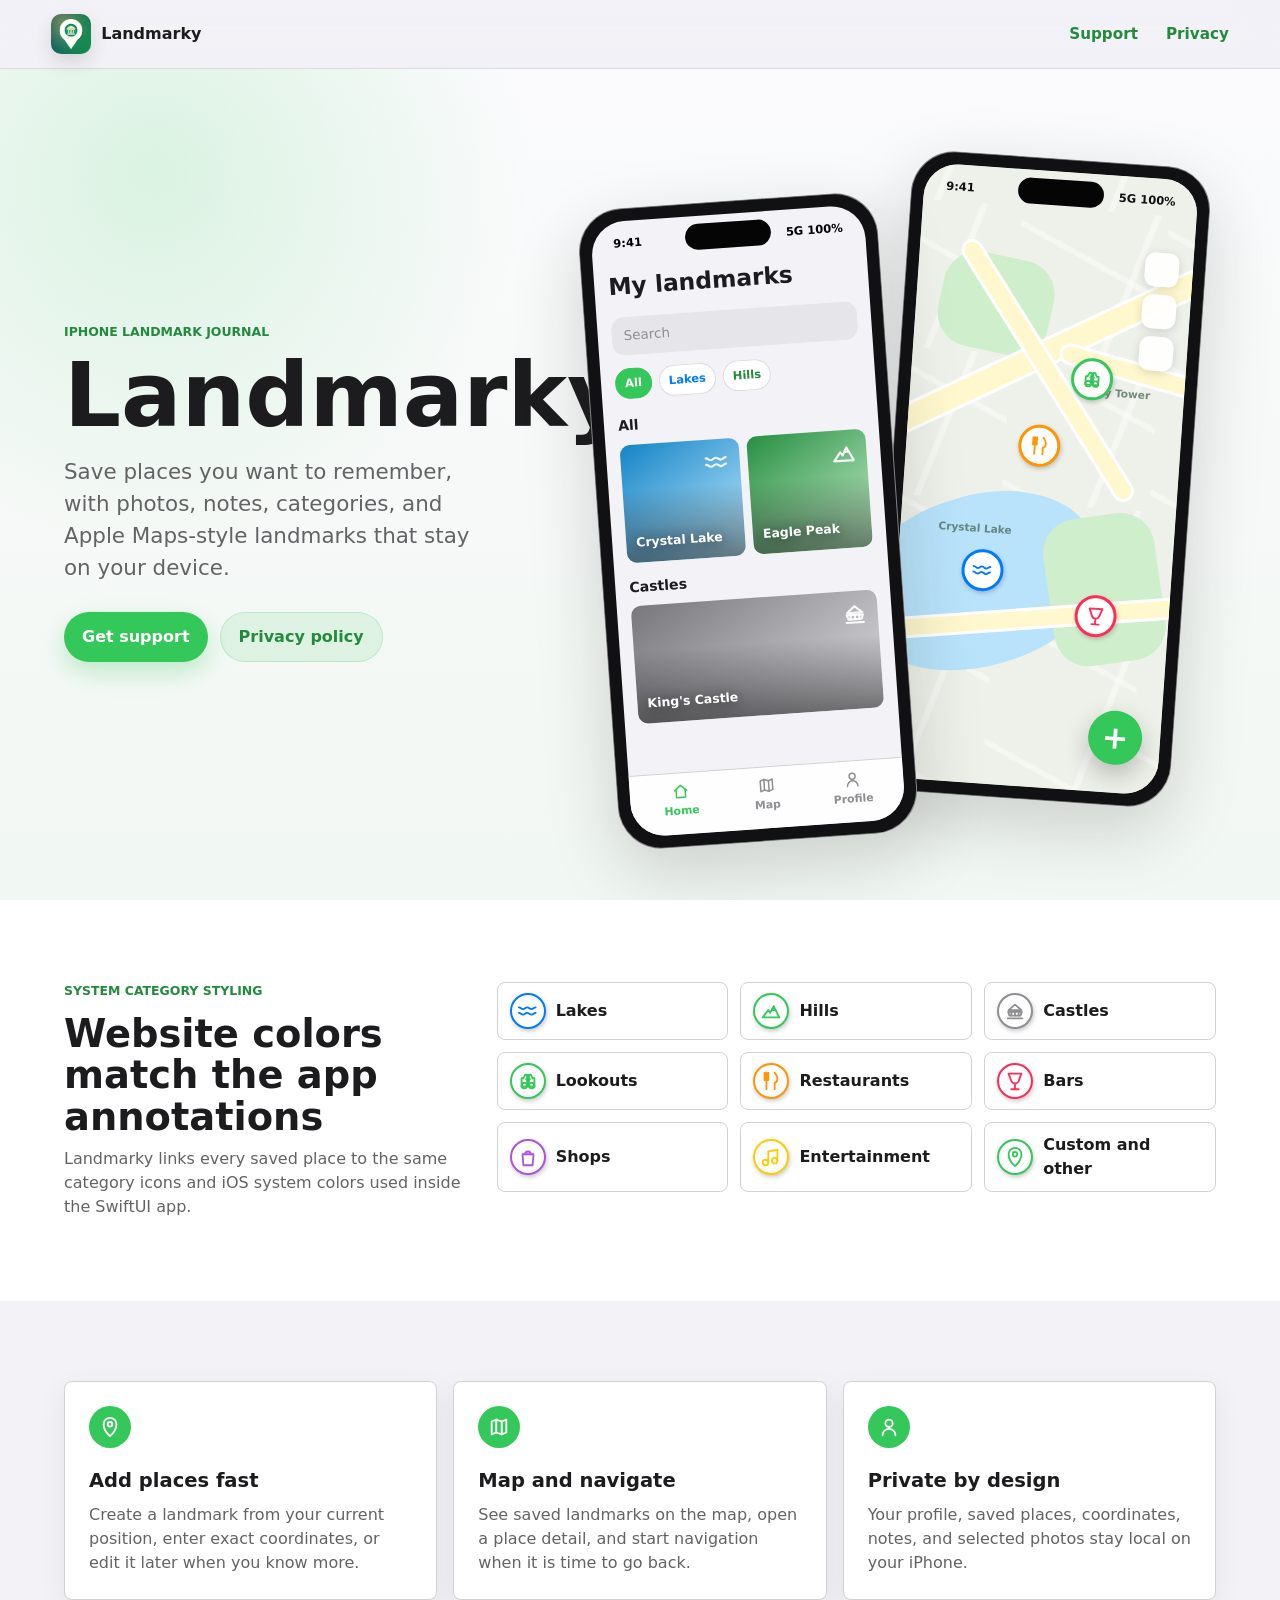
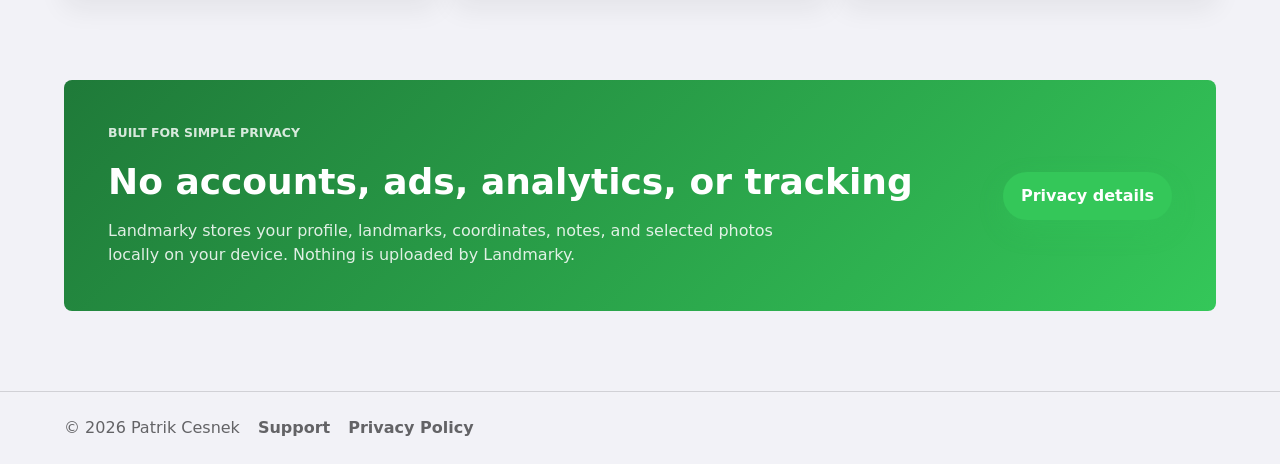
==== index.html @ e46d20a8 "Match iOS app styling" ====
<!doctype html>
<html lang="en">
  <head>
    <meta charset="utf-8">
    <meta name="viewport" content="width=device-width, initial-scale=1">
    <meta name="description" content="Landmarky helps you save places with notes, photos, categories, and a private map view.">
    <title>Landmarky</title>
    <link rel="icon" href="assets/app-icon.png">
    <link rel="apple-touch-icon" href="assets/app-icon.png">
    <link rel="stylesheet" href="styles.css">
  </head>
  <body>
    <svg class="svg-sprite" aria-hidden="true">
      <symbol id="icon-water" viewBox="0 0 24 24">
        <path d="M2 8c2.3 0 2.3 2 4.6 2S8.9 8 11.2 8s2.3 2 4.6 2S18.1 8 20.4 8"/>
        <path d="M2 14c2.3 0 2.3 2 4.6 2s2.3-2 4.6-2 2.3 2 4.6 2 2.3-2 4.6-2"/>
      </symbol>
      <symbol id="icon-mountain" viewBox="0 0 24 24">
        <path d="M3 19h18L15 7l-4 7-2-3-6 8z"/>
        <path d="M15 7l-2.2 4h4.2"/>
      </symbol>
      <symbol id="icon-castle" viewBox="0 0 24 24">
        <path d="M4 20h16"/>
        <path d="M6 17h12l1.5-4h-15L6 17z"/>
        <path d="M5 11h14L12 5 5 11z"/>
        <path d="M8 17v-4M12 17v-4M16 17v-4"/>
      </symbol>
      <symbol id="icon-binoculars" viewBox="0 0 24 24">
        <path d="M7 9l2-4h2v13H5V9h2zM17 9l-2-4h-2v13h6V9h-2z"/>
        <path d="M10 10h4"/>
        <circle cx="8" cy="17" r="3"/>
        <circle cx="16" cy="17" r="3"/>
      </symbol>
      <symbol id="icon-restaurant" viewBox="0 0 24 24">
        <path d="M7 3v8M5 3v8M9 3v8M5 11h4M7 11v10"/>
        <path d="M16 3c2 1.8 3 4 3 6.5 0 2.2-1 3.8-3 4.5v7"/>
      </symbol>
      <symbol id="icon-bar" viewBox="0 0 24 24">
        <path d="M5 4h14l-3 8a4.3 4.3 0 0 1-8 0L5 4z"/>
        <path d="M12 16v5M8 21h8"/>
      </symbol>
      <symbol id="icon-bag" viewBox="0 0 24 24">
        <path d="M6 9h12l-1 12H7L6 9z"/>
        <path d="M9 9a3 3 0 0 1 6 0"/>
      </symbol>
      <symbol id="icon-music" viewBox="0 0 24 24">
        <path d="M9 18V6l10-2v12"/>
        <circle cx="6" cy="18" r="3"/>
        <circle cx="16" cy="16" r="3"/>
      </symbol>
      <symbol id="icon-pin" viewBox="0 0 24 24">
        <path d="M12 22s7-6.2 7-13a7 7 0 0 0-14 0c0 6.8 7 13 7 13z"/>
        <circle cx="12" cy="9" r="2.5"/>
      </symbol>
      <symbol id="icon-home" viewBox="0 0 24 24">
        <path d="M4 11l8-7 8 7"/>
        <path d="M6 10v10h12V10"/>
      </symbol>
      <symbol id="icon-map" viewBox="0 0 24 24">
        <path d="M4 6l5-2 6 2 5-2v14l-5 2-6-2-5 2V6z"/>
        <path d="M9 4v14M15 6v14"/>
      </symbol>
      <symbol id="icon-person" viewBox="0 0 24 24">
        <circle cx="12" cy="8" r="4"/>
        <path d="M5 21a7 7 0 0 1 14 0"/>
      </symbol>
    </svg>

    <header class="site-header">
      <a class="brand" href="index.html" aria-label="Landmarky home">
        <img src="assets/app-icon.png" alt="" width="40" height="40">
        <span>Landmarky</span>
      </a>
      <nav aria-label="Primary">
        <a href="support.html">Support</a>
        <a href="privacy.html">Privacy</a>
      </nav>
    </header>

    <main>
      <section class="hero">
        <div class="hero-copy">
          <p class="eyebrow">iPhone landmark journal</p>
          <h1>Landmarky</h1>
          <p class="lede">Save places you want to remember, with photos, notes, categories, and Apple Maps-style landmarks that stay on your device.</p>
          <div class="hero-actions" aria-label="Landmarky links">
            <a class="button primary" href="support.html">Get support</a>
            <a class="button secondary" href="privacy.html">Privacy policy</a>
          </div>
        </div>

        <div class="iphone-stage" aria-label="Landmarky iPhone app previews">
          <div class="iphone iphone-list" aria-label="Landmarky home screen preview">
            <div class="dynamic-island"></div>
            <div class="iphone-screen">
              <div class="status-row"><span>9:41</span><span>5G 100%</span></div>
              <h2>My landmarks</h2>
              <div class="search-pill">Search</div>
              <div class="category-strip">
                <span class="category-chip all active">All</span>
                <span class="category-chip lakes">Lakes</span>
                <span class="category-chip hills">Hills</span>
              </div>
              <p class="section-title">All</p>
              <div class="card-row">
                <article class="landmark-card lake">
                  <svg><use href="#icon-water"></use></svg>
                  <span>Crystal Lake</span>
                </article>
                <article class="landmark-card hill">
                  <svg><use href="#icon-mountain"></use></svg>
                  <span>Eagle Peak</span>
                </article>
              </div>
              <p class="section-title">Castles</p>
              <article class="landmark-card castle wide">
                <svg><use href="#icon-castle"></use></svg>
                <span>King's Castle</span>
              </article>
              <div class="tab-bar">
                <span class="active"><svg><use href="#icon-home"></use></svg>Home</span>
                <span><svg><use href="#icon-map"></use></svg>Map</span>
                <span><svg><use href="#icon-person"></use></svg>Profile</span>
              </div>
            </div>
          </div>

          <div class="iphone iphone-map" aria-label="Landmarky map screen preview">
            <div class="dynamic-island"></div>
            <div class="iphone-screen map-phone-screen">
              <div class="status-row"><span>9:41</span><span>5G 100%</span></div>
              <div class="apple-map">
                <span class="water-shape"></span>
                <span class="park-shape park-one"></span>
                <span class="park-shape park-two"></span>
                <span class="road main-road"></span>
                <span class="road road-one"></span>
                <span class="road road-two"></span>
                <span class="road road-three"></span>
                <span class="map-label label-one">Crystal Lake</span>
                <span class="map-label label-two">Sky Tower</span>
                <span class="annotation lakes pin-a"><svg><use href="#icon-water"></use></svg></span>
                <span class="annotation lookouts pin-b"><svg><use href="#icon-binoculars"></use></svg></span>
                <span class="annotation restaurants pin-c"><svg><use href="#icon-restaurant"></use></svg></span>
                <span class="annotation bars pin-d"><svg><use href="#icon-bar"></use></svg></span>
                <span class="map-control top"></span>
                <span class="map-control middle"></span>
                <span class="map-control lower"></span>
                <span class="add-button">+</span>
              </div>
            </div>
          </div>
        </div>
      </section>

      <section class="category-system" aria-label="Landmarky category colors">
        <div class="section-copy">
          <p class="eyebrow">System category styling</p>
          <h2>Website colors match the app annotations</h2>
          <p>Landmarky links every saved place to the same category icons and iOS system colors used inside the SwiftUI app.</p>
        </div>
        <div class="legend-grid">
          <span class="legend-item lakes"><span class="annotation-mini"><svg><use href="#icon-water"></use></svg></span>Lakes</span>
          <span class="legend-item hills"><span class="annotation-mini"><svg><use href="#icon-mountain"></use></svg></span>Hills</span>
          <span class="legend-item castles"><span class="annotation-mini"><svg><use href="#icon-castle"></use></svg></span>Castles</span>
          <span class="legend-item lookouts"><span class="annotation-mini"><svg><use href="#icon-binoculars"></use></svg></span>Lookouts</span>
          <span class="legend-item restaurants"><span class="annotation-mini"><svg><use href="#icon-restaurant"></use></svg></span>Restaurants</span>
          <span class="legend-item bars"><span class="annotation-mini"><svg><use href="#icon-bar"></use></svg></span>Bars</span>
          <span class="legend-item shops"><span class="annotation-mini"><svg><use href="#icon-bag"></use></svg></span>Shops</span>
          <span class="legend-item entertainment"><span class="annotation-mini"><svg><use href="#icon-music"></use></svg></span>Entertainment</span>
          <span class="legend-item other"><span class="annotation-mini"><svg><use href="#icon-pin"></use></svg></span>Custom and other</span>
        </div>
      </section>

      <section class="feature-grid" aria-label="Features">
        <article class="feature-card">
          <span class="feature-icon"><svg><use href="#icon-pin"></use></svg></span>
          <h2>Add places fast</h2>
          <p>Create a landmark from your current position, enter exact coordinates, or edit it later when you know more.</p>
        </article>
        <article class="feature-card">
          <span class="feature-icon"><svg><use href="#icon-map"></use></svg></span>
          <h2>Map and navigate</h2>
          <p>See saved landmarks on the map, open a place detail, and start navigation when it is time to go back.</p>
        </article>
        <article class="feature-card">
          <span class="feature-icon"><svg><use href="#icon-person"></use></svg></span>
          <h2>Private by design</h2>
          <p>Your profile, saved places, coordinates, notes, and selected photos stay local on your iPhone.</p>
        </article>
      </section>

      <section class="privacy-band">
        <div>
          <p class="eyebrow">Built for simple privacy</p>
          <h2>No accounts, ads, analytics, or tracking</h2>
          <p>Landmarky stores your profile, landmarks, coordinates, notes, and selected photos locally on your device. Nothing is uploaded by Landmarky.</p>
        </div>
        <a class="button primary" href="privacy.html">Privacy details</a>
      </section>
    </main>

    <footer class="site-footer">
      <span>&copy; 2026 Patrik Cesnek</span>
      <a href="support.html">Support</a>
      <a href="privacy.html">Privacy Policy</a>
    </footer>
  </body>
</html>
---- styles.css ----
:root {
  color-scheme: light;
  --ios-green: #34c759;
  --ios-green-dark: #248a3d;
  --ios-blue: #007aff;
  --ios-gray: #8e8e93;
  --ios-orange: #ff9500;
  --ios-pink: #ff2d55;
  --ios-purple: #af52de;
  --ios-yellow: #ffcc00;
  --label: #1c1c1e;
  --secondary: #636366;
  --tertiary: #8e8e93;
  --separator: #d1d1d6;
  --system-bg: #f2f2f7;
  --card-bg: #ffffff;
  --map-bg: #eef1e9;
  --map-water: #b8e3fb;
  --map-park: #cfeecb;
  --map-road: #fff7cd;
  --shadow: 0 24px 70px rgba(28, 28, 30, 0.18);
}
* { box-sizing: border-box; }
html { scroll-behavior: smooth; }
body {
  margin: 0;
  color: var(--label);
  background: var(--system-bg);
  font-family: ui-sans-serif, system-ui, -apple-system, BlinkMacSystemFont, "Segoe UI", sans-serif;
  line-height: 1.5;
}
a { color: inherit; }
svg { display: block; }
.svg-sprite { position: absolute; width: 0; height: 0; overflow: hidden; }
.site-header {
  position: sticky;
  top: 0;
  z-index: 10;
  display: flex;
  align-items: center;
  justify-content: space-between;
  gap: 24px;
  padding: 14px clamp(18px, 4vw, 56px);
  background: rgba(242, 242, 247, 0.86);
  border-bottom: 1px solid rgba(209, 209, 214, 0.72);
  backdrop-filter: blur(18px);
}
.brand { display: inline-flex; align-items: center; gap: 10px; color: var(--label); font-weight: 800; text-decoration: none; }
.brand img { width: 40px; height: 40px; border-radius: 10px; box-shadow: 0 8px 18px rgba(28, 28, 30, 0.14); }
nav { display: flex; gap: clamp(14px, 3vw, 28px); color: var(--ios-green-dark); font-size: 0.95rem; font-weight: 750; }
nav a { text-decoration: none; }
nav a[aria-current="page"] { color: var(--ios-green); }
.hero {
  min-height: calc(100vh - 69px);
  display: grid;
  grid-template-columns: minmax(0, 0.8fr) minmax(380px, 1.2fr);
  align-items: center;
  gap: clamp(34px, 7vw, 92px);
  padding: clamp(48px, 8vw, 88px) clamp(18px, 5vw, 80px) clamp(38px, 6vw, 72px);
  background:
    radial-gradient(circle at 12% 12%, rgba(52, 199, 89, 0.16), transparent 28%),
    linear-gradient(180deg, #fbfbfd 0%, #f1f7f2 100%);
  overflow: hidden;
}
.hero-copy { max-width: 620px; }
.eyebrow { margin: 0 0 12px; color: var(--ios-green-dark); font-size: 0.78rem; font-weight: 900; letter-spacing: 0; text-transform: uppercase; }
h1, h2, p { margin-top: 0; }
h1 { margin-bottom: 18px; font-size: clamp(3.4rem, 7vw, 6.4rem); line-height: 0.94; letter-spacing: 0; }
.lede { max-width: 560px; margin-bottom: 28px; color: var(--secondary); font-size: clamp(1.12rem, 2vw, 1.34rem); }
.hero-actions { display: flex; flex-wrap: wrap; gap: 12px; }
.button { display: inline-flex; align-items: center; justify-content: center; min-height: 44px; padding: 12px 18px; border-radius: 999px; font-weight: 800; text-decoration: none; }
.button.primary { color: #fff; background: var(--ios-green); box-shadow: 0 10px 24px rgba(52, 199, 89, 0.28); }
.button.secondary { color: var(--ios-green-dark); background: rgba(52, 199, 89, 0.11); border: 1px solid rgba(52, 199, 89, 0.22); }
.iphone-stage { position: relative; min-height: 670px; }
.iphone {
  position: absolute;
  width: min(300px, 38vw);
  min-width: 244px;
  padding: 12px;
  border-radius: 44px;
  background: #111114;
  border: 1px solid rgba(255, 255, 255, 0.48);
  box-shadow: var(--shadow);
}
.iphone-list { left: 3%; top: 42px; transform: rotate(-4deg); z-index: 2; }
.iphone-map { right: 4%; top: 0; transform: rotate(4deg); }
.dynamic-island { position: absolute; top: 20px; left: 50%; z-index: 4; width: 86px; height: 26px; transform: translateX(-50%); border-radius: 999px; background: #050506; }
.iphone-screen { position: relative; min-height: 616px; overflow: hidden; padding: 48px 14px 74px; border-radius: 34px; background: var(--system-bg); }
.status-row { position: absolute; top: 14px; left: 22px; right: 22px; display: flex; justify-content: space-between; color: #000; font-size: 0.72rem; font-weight: 800; }
.iphone-screen h2 { margin-bottom: 13px; font-size: 1.46rem; letter-spacing: 0; }
.search-pill { margin-bottom: 13px; padding: 9px 12px; border-radius: 12px; color: var(--tertiary); background: #e5e5ea; font-size: 0.84rem; }
.category-strip { display: flex; gap: 7px; margin-bottom: 16px; overflow: hidden; }
.category-chip { flex: 0 0 auto; padding: 6px 9px; border-radius: 999px; color: var(--secondary); background: #fff; font-size: 0.72rem; font-weight: 800; border: 1px solid rgba(209, 209, 214, 0.75); }
.category-chip.active { color: #fff; background: var(--ios-green); border-color: var(--ios-green); }
.category-chip.lakes { color: var(--ios-blue); }
.category-chip.hills { color: var(--ios-green-dark); }
.section-title { margin: 14px 0 8px; color: var(--label); font-size: 0.88rem; font-weight: 850; }
.card-row { display: flex; gap: 8px; }
.landmark-card { position: relative; display: flex; align-items: end; width: 124px; height: 118px; padding: 10px; overflow: hidden; border-radius: 10px; color: #fff; font-size: 0.78rem; font-weight: 850; text-shadow: 0 2px 12px rgba(0, 0, 0, 0.5); background: linear-gradient(145deg, #1684c7, #c2ecff); }
.landmark-card::before { content: ""; position: absolute; inset: 0; background: linear-gradient(180deg, transparent 38%, rgba(0, 0, 0, 0.48)); }
.landmark-card svg { position: absolute; top: 10px; right: 10px; width: 26px; height: 26px; fill: none; stroke: rgba(255, 255, 255, 0.9); stroke-width: 2; stroke-linecap: round; stroke-linejoin: round; }
.landmark-card span { position: relative; }
.landmark-card.hill { background: linear-gradient(145deg, #288f42, #c6efcc); }
.landmark-card.castle { background: linear-gradient(145deg, #77777c, #dcdce1); }
.landmark-card.wide { width: 100%; }
.tab-bar { position: absolute; right: 0; bottom: 0; left: 0; display: grid; grid-template-columns: repeat(3, 1fr); padding: 9px 8px 15px; border-top: 1px solid var(--separator); background: rgba(255, 255, 255, 0.94); color: var(--tertiary); font-size: 0.68rem; font-weight: 750; text-align: center; }
.tab-bar span { display: grid; justify-items: center; gap: 3px; }
.tab-bar svg { width: 18px; height: 18px; fill: none; stroke: currentColor; stroke-width: 2; stroke-linecap: round; stroke-linejoin: round; }
.tab-bar .active { color: var(--ios-green); }
.map-phone-screen { padding: 0; background: #dceadf; }
.map-phone-screen .status-row { z-index: 5; color: #111; text-shadow: 0 1px 0 rgba(255, 255, 255, 0.5); }
.apple-map { position: absolute; inset: 0; overflow: hidden; background: var(--map-bg); }
.apple-map::before { content: ""; position: absolute; inset: -18%; background-image: linear-gradient(25deg, transparent 46%, rgba(255, 255, 255, 0.62) 47% 49%, transparent 50%), linear-gradient(108deg, transparent 48%, rgba(255, 255, 255, 0.62) 49% 51%, transparent 52%); background-size: 148px 130px, 174px 148px; opacity: 0.75; }
.water-shape { position: absolute; left: -46px; top: 330px; width: 250px; height: 170px; border-radius: 52% 48% 48% 52%; background: var(--map-water); transform: rotate(-20deg); }
.park-shape { position: absolute; border-radius: 34px; background: var(--map-park); }
.park-one { left: 24px; top: 88px; width: 112px; height: 96px; transform: rotate(8deg); }
.park-two { right: 10px; bottom: 128px; width: 112px; height: 148px; transform: rotate(-12deg); }
.road { position: absolute; display: block; height: 16px; border-radius: 999px; background: var(--map-road); box-shadow: 0 0 0 3px #fff; transform-origin: left center; }
.main-road { left: -24px; top: 258px; width: 430px; height: 22px; transform: rotate(-29deg); }
.road-one { left: 48px; top: 70px; width: 300px; transform: rotate(54deg); }
.road-two { left: -35px; top: 464px; width: 330px; transform: rotate(-8deg); }
.road-three { left: 150px; top: 172px; width: 230px; transform: rotate(12deg); }
.map-label { position: absolute; color: #46624f; font-size: 0.66rem; font-weight: 800; opacity: 0.72; }
.label-one { left: 38px; top: 354px; }
.label-two { right: 34px; top: 210px; }
.annotation, .annotation-mini {
  display: grid;
  place-items: center;
  color: var(--pin-color, var(--ios-green));
  background: #fff;
  border: 3px solid currentColor;
  border-radius: 50%;
  box-shadow: 1px 2px 4px rgba(60, 60, 67, 0.28);
}
.annotation { position: absolute; width: 42px; height: 42px; }
.annotation svg, .annotation-mini svg { width: 22px; height: 22px; fill: none; stroke: currentColor; stroke-width: 2; stroke-linecap: round; stroke-linejoin: round; }
.lakes { --pin-color: var(--ios-blue); }
.hills, .lookouts, .other { --pin-color: var(--ios-green); }
.castles { --pin-color: var(--ios-gray); }
.restaurants { --pin-color: var(--ios-orange); }
.bars { --pin-color: var(--ios-pink); }
.shops { --pin-color: var(--ios-purple); }
.entertainment { --pin-color: var(--ios-yellow); }
.pin-a { left: 64px; top: 382px; }
.pin-b { right: 72px; top: 184px; }
.pin-c { left: 112px; top: 254px; }
.pin-d { right: 52px; bottom: 154px; }
.map-control { position: absolute; right: 14px; width: 34px; height: 34px; border-radius: 10px; background: rgba(255, 255, 255, 0.92); box-shadow: 0 2px 8px rgba(60, 60, 67, 0.18); }
.map-control.top { top: 74px; }
.map-control.middle { top: 116px; }
.map-control.lower { top: 158px; }
.add-button { position: absolute; right: 18px; bottom: 28px; display: grid; place-items: center; width: 54px; height: 54px; border-radius: 50%; color: #fff; background: var(--ios-green); box-shadow: 0 10px 24px rgba(28, 28, 30, 0.26); font-size: 2rem; font-weight: 800; }
.category-system { display: grid; grid-template-columns: minmax(260px, 0.72fr) minmax(0, 1.28fr); gap: 28px; padding: clamp(44px, 7vw, 82px) clamp(18px, 5vw, 80px); background: #fff; }
.section-copy h2 { max-width: 560px; margin-bottom: 10px; font-size: clamp(1.8rem, 3vw, 2.55rem); line-height: 1.08; letter-spacing: 0; }
.section-copy p:last-child { max-width: 560px; margin-bottom: 0; color: var(--secondary); }
.legend-grid { display: grid; grid-template-columns: repeat(3, minmax(0, 1fr)); gap: 12px; align-content: start; }
.legend-item { display: flex; align-items: center; gap: 10px; min-height: 58px; padding: 10px 12px; border: 1px solid var(--separator); border-radius: 8px; color: var(--label); background: #fff; font-weight: 800; }
.annotation-mini { flex: 0 0 auto; width: 36px; height: 36px; border-width: 2.5px; }
.feature-grid, .support-grid { display: grid; grid-template-columns: repeat(3, minmax(0, 1fr)); gap: 16px; padding: clamp(42px, 7vw, 80px) clamp(18px, 5vw, 80px); }
.feature-card, .support-item { padding: 24px; border: 1px solid var(--separator); border-radius: 8px; background: #fff; box-shadow: 0 8px 28px rgba(28, 28, 30, 0.07); }
.feature-icon { display: grid; place-items: center; width: 42px; height: 42px; margin-bottom: 18px; border-radius: 50%; color: #fff; background: var(--ios-green); }
.feature-icon svg { width: 22px; height: 22px; fill: none; stroke: currentColor; stroke-width: 2; stroke-linecap: round; stroke-linejoin: round; }
.feature-card h2, .support-item h2, .policy-content h2 { margin-bottom: 8px; font-size: 1.22rem; letter-spacing: 0; }
.feature-card p, .support-item p { margin: 0; color: var(--secondary); }
.privacy-band { display: flex; align-items: center; justify-content: space-between; gap: 24px; margin: 0 clamp(18px, 5vw, 80px) clamp(48px, 7vw, 80px); padding: clamp(28px, 5vw, 44px); border-radius: 8px; color: #fff; background: linear-gradient(135deg, #1f7a39, var(--ios-green)); }
.privacy-band .eyebrow { color: rgba(255, 255, 255, 0.82); }
.privacy-band h2 { margin-bottom: 10px; font-size: clamp(1.6rem, 3vw, 2.25rem); }
.privacy-band p:last-child { max-width: 700px; margin: 0; color: rgba(255, 255, 255, 0.86); }
.site-footer { display: flex; flex-wrap: wrap; align-items: center; gap: 18px; padding: 24px clamp(18px, 5vw, 80px); color: var(--secondary); border-top: 1px solid var(--separator); }
.site-footer a { font-weight: 800; text-decoration: none; }
.page-shell { padding-bottom: 64px; }
.map-background, .page-hero { background: linear-gradient(180deg, #fbfbfd, #eff7f0); }
.page-hero { padding: clamp(54px, 8vw, 92px) clamp(18px, 5vw, 80px); color: var(--label); }
.page-hero h1 { max-width: 880px; font-size: clamp(2.6rem, 6vw, 4.8rem); }
.page-hero p:last-child { max-width: 720px; margin-bottom: 0; color: var(--secondary); font-size: 1.1rem; }
.page-hero a { color: var(--ios-green-dark); font-weight: 900; }
.policy-content { max-width: 860px; margin: 0 auto; padding: clamp(34px, 6vw, 64px) 18px 0; }
.policy-content p { color: var(--secondary); }
.policy-content a, .support-item a { color: var(--ios-green-dark); font-weight: 800; }
.support-grid { grid-template-columns: repeat(2, minmax(0, 1fr)); }
@media (max-width: 1060px) {
  .hero { grid-template-columns: 1fr; }
  .iphone-stage { min-height: 670px; max-width: 760px; width: 100%; margin: 0 auto; }
  .category-system { grid-template-columns: 1fr; }
}
@media (max-width: 760px) {
  .site-header { align-items: flex-start; flex-direction: column; gap: 12px; }
  .hero-actions, .privacy-band { align-items: stretch; flex-direction: column; }
  .button { width: 100%; }
  .iphone-stage { min-height: 1110px; }
  .iphone { left: 50%; right: auto; width: min(84vw, 300px); transform: translateX(-50%); }
  .iphone-list { top: 0; }
  .iphone-map { top: 500px; }
  .legend-grid, .feature-grid, .support-grid { grid-template-columns: 1fr; }
}
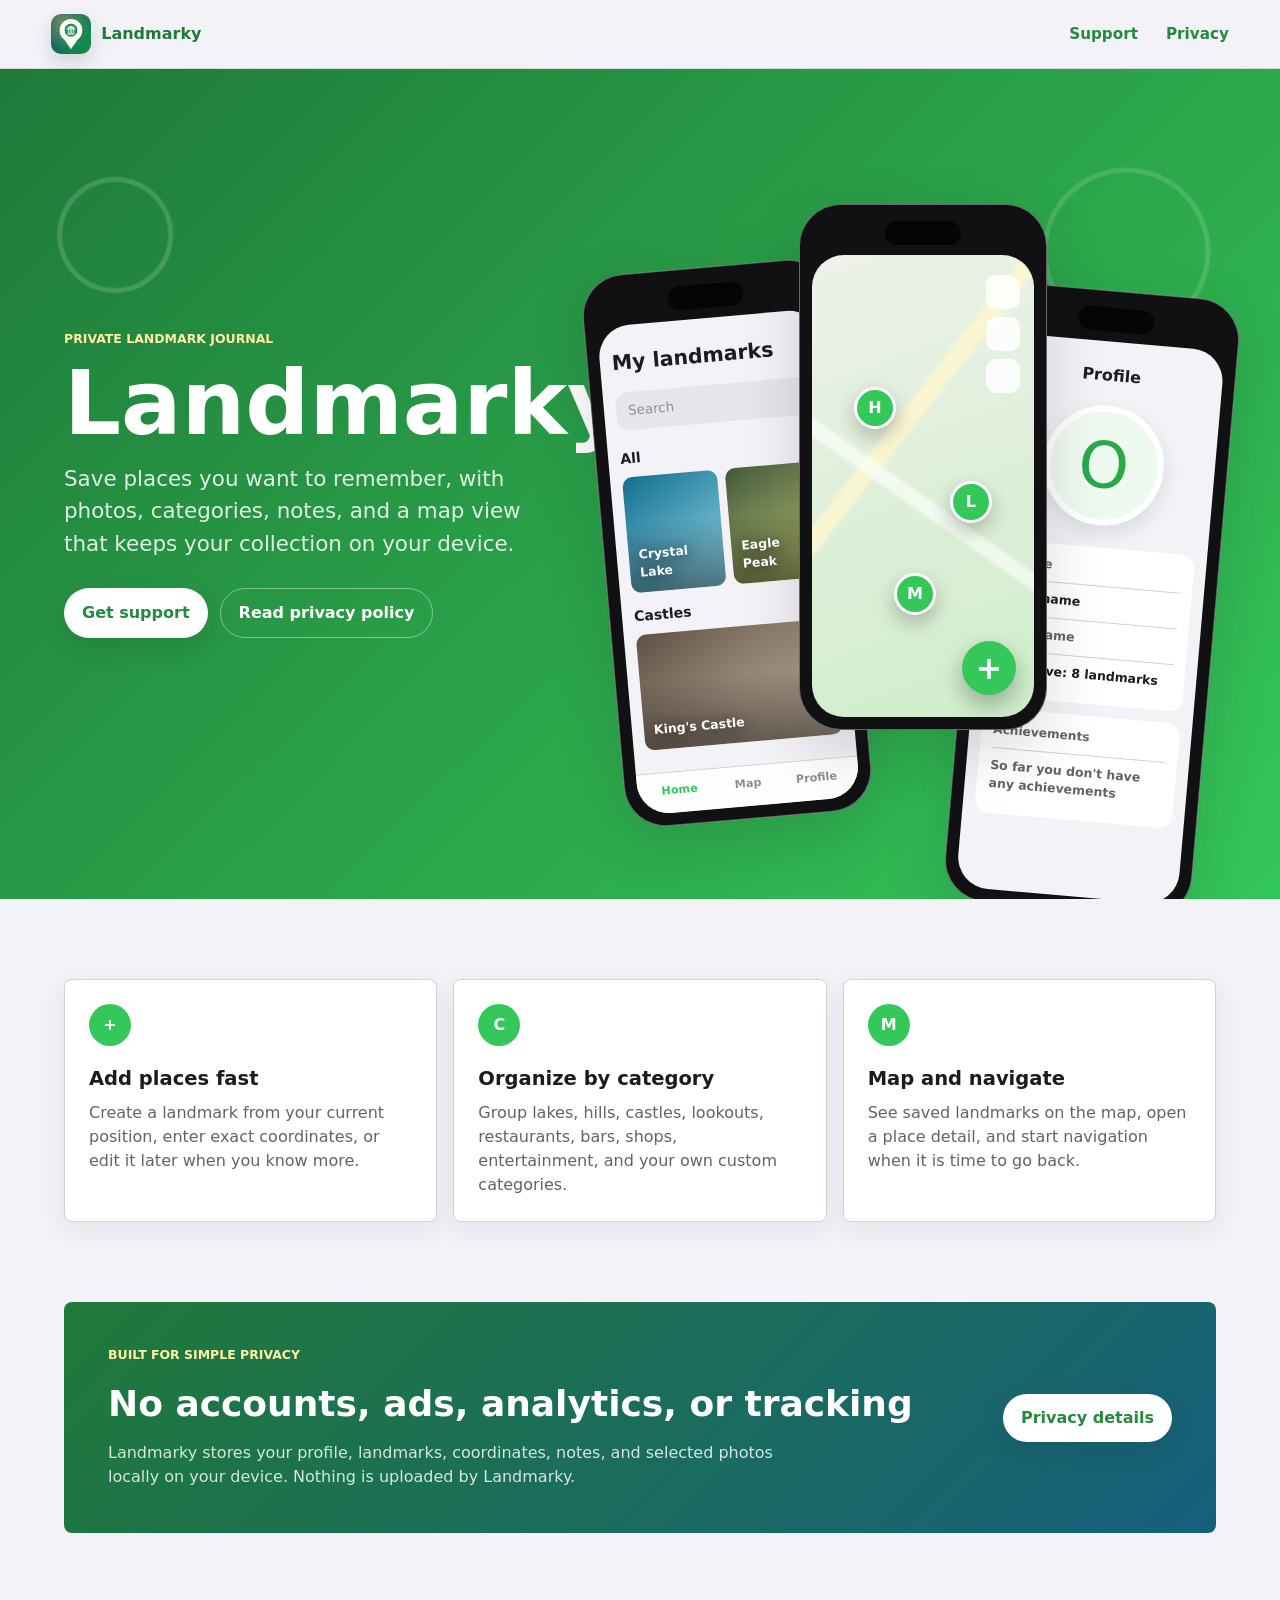
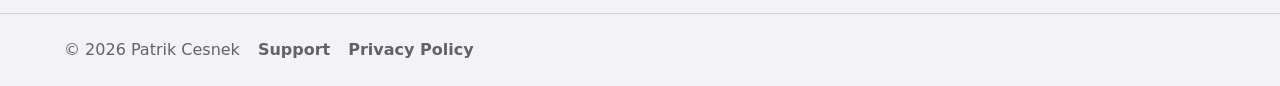
==== commit d5f48cb8: "Restore original layout with iPhone styling" ====
--- a/index.html
+++ b/index.html
@@ -10,62 +10,6 @@
     <link rel="stylesheet" href="styles.css">
   </head>
   <body>
-    <svg class="svg-sprite" aria-hidden="true">
-      <symbol id="icon-water" viewBox="0 0 24 24">
-        <path d="M2 8c2.3 0 2.3 2 4.6 2S8.9 8 11.2 8s2.3 2 4.6 2S18.1 8 20.4 8"/>
-        <path d="M2 14c2.3 0 2.3 2 4.6 2s2.3-2 4.6-2 2.3 2 4.6 2 2.3-2 4.6-2"/>
-      </symbol>
-      <symbol id="icon-mountain" viewBox="0 0 24 24">
-        <path d="M3 19h18L15 7l-4 7-2-3-6 8z"/>
-        <path d="M15 7l-2.2 4h4.2"/>
-      </symbol>
-      <symbol id="icon-castle" viewBox="0 0 24 24">
-        <path d="M4 20h16"/>
-        <path d="M6 17h12l1.5-4h-15L6 17z"/>
-        <path d="M5 11h14L12 5 5 11z"/>
-        <path d="M8 17v-4M12 17v-4M16 17v-4"/>
-      </symbol>
-      <symbol id="icon-binoculars" viewBox="0 0 24 24">
-        <path d="M7 9l2-4h2v13H5V9h2zM17 9l-2-4h-2v13h6V9h-2z"/>
-        <path d="M10 10h4"/>
-        <circle cx="8" cy="17" r="3"/>
-        <circle cx="16" cy="17" r="3"/>
-      </symbol>
-      <symbol id="icon-restaurant" viewBox="0 0 24 24">
-        <path d="M7 3v8M5 3v8M9 3v8M5 11h4M7 11v10"/>
-        <path d="M16 3c2 1.8 3 4 3 6.5 0 2.2-1 3.8-3 4.5v7"/>
-      </symbol>
-      <symbol id="icon-bar" viewBox="0 0 24 24">
-        <path d="M5 4h14l-3 8a4.3 4.3 0 0 1-8 0L5 4z"/>
-        <path d="M12 16v5M8 21h8"/>
-      </symbol>
-      <symbol id="icon-bag" viewBox="0 0 24 24">
-        <path d="M6 9h12l-1 12H7L6 9z"/>
-        <path d="M9 9a3 3 0 0 1 6 0"/>
-      </symbol>
-      <symbol id="icon-music" viewBox="0 0 24 24">
-        <path d="M9 18V6l10-2v12"/>
-        <circle cx="6" cy="18" r="3"/>
-        <circle cx="16" cy="16" r="3"/>
-      </symbol>
-      <symbol id="icon-pin" viewBox="0 0 24 24">
-        <path d="M12 22s7-6.2 7-13a7 7 0 0 0-14 0c0 6.8 7 13 7 13z"/>
-        <circle cx="12" cy="9" r="2.5"/>
-      </symbol>
-      <symbol id="icon-home" viewBox="0 0 24 24">
-        <path d="M4 11l8-7 8 7"/>
-        <path d="M6 10v10h12V10"/>
-      </symbol>
-      <symbol id="icon-map" viewBox="0 0 24 24">
-        <path d="M4 6l5-2 6 2 5-2v14l-5 2-6-2-5 2V6z"/>
-        <path d="M9 4v14M15 6v14"/>
-      </symbol>
-      <symbol id="icon-person" viewBox="0 0 24 24">
-        <circle cx="12" cy="8" r="4"/>
-        <path d="M5 21a7 7 0 0 1 14 0"/>
-      </symbol>
-    </svg>
-
     <header class="site-header">
       <a class="brand" href="index.html" aria-label="Landmarky home">
         <img src="assets/app-icon.png" alt="" width="40" height="40">
@@ -78,115 +22,92 @@
     </header>
 
     <main>
-      <section class="hero">
+      <section class="hero map-background">
         <div class="hero-copy">
-          <p class="eyebrow">iPhone landmark journal</p>
+          <p class="eyebrow">Private landmark journal</p>
           <h1>Landmarky</h1>
-          <p class="lede">Save places you want to remember, with photos, notes, categories, and Apple Maps-style landmarks that stay on your device.</p>
+          <p class="lede">Save places you want to remember, with photos, categories, notes, and a map view that keeps your collection on your device.</p>
           <div class="hero-actions" aria-label="Landmarky links">
             <a class="button primary" href="support.html">Get support</a>
-            <a class="button secondary" href="privacy.html">Privacy policy</a>
+            <a class="button secondary" href="privacy.html">Read privacy policy</a>
           </div>
         </div>
 
-        <div class="iphone-stage" aria-label="Landmarky iPhone app previews">
-          <div class="iphone iphone-list" aria-label="Landmarky home screen preview">
-            <div class="dynamic-island"></div>
-            <div class="iphone-screen">
-              <div class="status-row"><span>9:41</span><span>5G 100%</span></div>
-              <h2>My landmarks</h2>
+        <div class="product-stage" aria-label="Landmarky app previews">
+          <div class="phone phone-home">
+            <div class="phone-bar"></div>
+            <div class="app-screen">
+              <div class="screen-title">My landmarks</div>
               <div class="search-pill">Search</div>
-              <div class="category-strip">
-                <span class="category-chip all active">All</span>
-                <span class="category-chip lakes">Lakes</span>
-                <span class="category-chip hills">Hills</span>
+              <div class="category-title">All</div>
+              <div class="landmark-row">
+                <div class="landmark-card lake">
+                  <span>Crystal Lake</span>
+                </div>
+                <div class="landmark-card peak">
+                  <span>Eagle Peak</span>
+                </div>
               </div>
-              <p class="section-title">All</p>
-              <div class="card-row">
-                <article class="landmark-card lake">
-                  <svg><use href="#icon-water"></use></svg>
-                  <span>Crystal Lake</span>
-                </article>
-                <article class="landmark-card hill">
-                  <svg><use href="#icon-mountain"></use></svg>
-                  <span>Eagle Peak</span>
-                </article>
+              <div class="category-title">Castles</div>
+              <div class="landmark-card castle wide">
+                <span>King's Castle</span>
               </div>
-              <p class="section-title">Castles</p>
-              <article class="landmark-card castle wide">
-                <svg><use href="#icon-castle"></use></svg>
-                <span>King's Castle</span>
-              </article>
               <div class="tab-bar">
-                <span class="active"><svg><use href="#icon-home"></use></svg>Home</span>
-                <span><svg><use href="#icon-map"></use></svg>Map</span>
-                <span><svg><use href="#icon-person"></use></svg>Profile</span>
+                <span class="active">Home</span>
+                <span>Map</span>
+                <span>Profile</span>
               </div>
             </div>
           </div>
 
-          <div class="iphone iphone-map" aria-label="Landmarky map screen preview">
-            <div class="dynamic-island"></div>
-            <div class="iphone-screen map-phone-screen">
-              <div class="status-row"><span>9:41</span><span>5G 100%</span></div>
-              <div class="apple-map">
-                <span class="water-shape"></span>
-                <span class="park-shape park-one"></span>
-                <span class="park-shape park-two"></span>
-                <span class="road main-road"></span>
-                <span class="road road-one"></span>
-                <span class="road road-two"></span>
-                <span class="road road-three"></span>
-                <span class="map-label label-one">Crystal Lake</span>
-                <span class="map-label label-two">Sky Tower</span>
-                <span class="annotation lakes pin-a"><svg><use href="#icon-water"></use></svg></span>
-                <span class="annotation lookouts pin-b"><svg><use href="#icon-binoculars"></use></svg></span>
-                <span class="annotation restaurants pin-c"><svg><use href="#icon-restaurant"></use></svg></span>
-                <span class="annotation bars pin-d"><svg><use href="#icon-bar"></use></svg></span>
-                <span class="map-control top"></span>
-                <span class="map-control middle"></span>
-                <span class="map-control lower"></span>
-                <span class="add-button">+</span>
+          <div class="phone phone-map">
+            <div class="phone-bar"></div>
+            <div class="app-screen map-screen">
+              <div class="map-pin pin-one">H</div>
+              <div class="map-pin pin-two">L</div>
+              <div class="map-pin pin-three">M</div>
+              <div class="map-control top"></div>
+              <div class="map-control middle"></div>
+              <div class="map-control lower"></div>
+              <div class="add-button">+</div>
+            </div>
+          </div>
+
+          <div class="phone phone-profile">
+            <div class="phone-bar"></div>
+            <div class="app-screen">
+              <div class="screen-title small">Profile</div>
+              <div class="profile-icon">O</div>
+              <div class="form-section">
+                <p>Profile</p>
+                <div class="form-line">First name</div>
+                <div class="form-line muted">Last name</div>
+                <div class="form-line">You have: 8 landmarks</div>
+              </div>
+              <div class="form-section">
+                <p>Achievements</p>
+                <div class="form-line muted">So far you don't have any achievements</div>
               </div>
             </div>
           </div>
         </div>
       </section>
 
-      <section class="category-system" aria-label="Landmarky category colors">
-        <div class="section-copy">
-          <p class="eyebrow">System category styling</p>
-          <h2>Website colors match the app annotations</h2>
-          <p>Landmarky links every saved place to the same category icons and iOS system colors used inside the SwiftUI app.</p>
-        </div>
-        <div class="legend-grid">
-          <span class="legend-item lakes"><span class="annotation-mini"><svg><use href="#icon-water"></use></svg></span>Lakes</span>
-          <span class="legend-item hills"><span class="annotation-mini"><svg><use href="#icon-mountain"></use></svg></span>Hills</span>
-          <span class="legend-item castles"><span class="annotation-mini"><svg><use href="#icon-castle"></use></svg></span>Castles</span>
-          <span class="legend-item lookouts"><span class="annotation-mini"><svg><use href="#icon-binoculars"></use></svg></span>Lookouts</span>
-          <span class="legend-item restaurants"><span class="annotation-mini"><svg><use href="#icon-restaurant"></use></svg></span>Restaurants</span>
-          <span class="legend-item bars"><span class="annotation-mini"><svg><use href="#icon-bar"></use></svg></span>Bars</span>
-          <span class="legend-item shops"><span class="annotation-mini"><svg><use href="#icon-bag"></use></svg></span>Shops</span>
-          <span class="legend-item entertainment"><span class="annotation-mini"><svg><use href="#icon-music"></use></svg></span>Entertainment</span>
-          <span class="legend-item other"><span class="annotation-mini"><svg><use href="#icon-pin"></use></svg></span>Custom and other</span>
-        </div>
-      </section>
-
       <section class="feature-grid" aria-label="Features">
         <article class="feature-card">
-          <span class="feature-icon"><svg><use href="#icon-pin"></use></svg></span>
+          <span class="feature-icon">+</span>
           <h2>Add places fast</h2>
           <p>Create a landmark from your current position, enter exact coordinates, or edit it later when you know more.</p>
         </article>
         <article class="feature-card">
-          <span class="feature-icon"><svg><use href="#icon-map"></use></svg></span>
+          <span class="feature-icon">C</span>
+          <h2>Organize by category</h2>
+          <p>Group lakes, hills, castles, lookouts, restaurants, bars, shops, entertainment, and your own custom categories.</p>
+        </article>
+        <article class="feature-card">
+          <span class="feature-icon">M</span>
           <h2>Map and navigate</h2>
           <p>See saved landmarks on the map, open a place detail, and start navigation when it is time to go back.</p>
-        </article>
-        <article class="feature-card">
-          <span class="feature-icon"><svg><use href="#icon-person"></use></svg></span>
-          <h2>Private by design</h2>
-          <p>Your profile, saved places, coordinates, notes, and selected photos stay local on your iPhone.</p>
         </article>
       </section>
 
--- a/styles.css
+++ b/styles.css
@@ -1,195 +1,88 @@
-:root {
-  color-scheme: light;
-  --ios-green: #34c759;
-  --ios-green-dark: #248a3d;
-  --ios-blue: #007aff;
-  --ios-gray: #8e8e93;
-  --ios-orange: #ff9500;
-  --ios-pink: #ff2d55;
-  --ios-purple: #af52de;
-  --ios-yellow: #ffcc00;
-  --label: #1c1c1e;
-  --secondary: #636366;
-  --tertiary: #8e8e93;
-  --separator: #d1d1d6;
-  --system-bg: #f2f2f7;
-  --card-bg: #ffffff;
-  --map-bg: #eef1e9;
-  --map-water: #b8e3fb;
-  --map-park: #cfeecb;
-  --map-road: #fff7cd;
-  --shadow: 0 24px 70px rgba(28, 28, 30, 0.18);
-}
+:root { color-scheme: light; --green-900: #1f7a39; --green-800: #248a3d; --green-700: #2aa84a; --green-600: #34c759; --green-500: #63d77d; --mint-100: #eef9f0; --mint-50: #fbfffc; --ink: #1c1c1e; --muted: #636366; --line: #d1d1d6; --white: #ffffff; --yellow: #fff0a5; --sky: #dff2ff; --shadow: 0 20px 60px rgba(28, 28, 30, 0.16); }
 * { box-sizing: border-box; }
 html { scroll-behavior: smooth; }
-body {
-  margin: 0;
-  color: var(--label);
-  background: var(--system-bg);
-  font-family: ui-sans-serif, system-ui, -apple-system, BlinkMacSystemFont, "Segoe UI", sans-serif;
-  line-height: 1.5;
-}
+body { margin: 0; color: var(--ink); background: #f2f2f7; font-family: ui-sans-serif, system-ui, -apple-system, BlinkMacSystemFont, "Segoe UI", sans-serif; line-height: 1.5; }
 a { color: inherit; }
-svg { display: block; }
-.svg-sprite { position: absolute; width: 0; height: 0; overflow: hidden; }
-.site-header {
-  position: sticky;
-  top: 0;
-  z-index: 10;
-  display: flex;
-  align-items: center;
-  justify-content: space-between;
-  gap: 24px;
-  padding: 14px clamp(18px, 4vw, 56px);
-  background: rgba(242, 242, 247, 0.86);
-  border-bottom: 1px solid rgba(209, 209, 214, 0.72);
-  backdrop-filter: blur(18px);
-}
-.brand { display: inline-flex; align-items: center; gap: 10px; color: var(--label); font-weight: 800; text-decoration: none; }
-.brand img { width: 40px; height: 40px; border-radius: 10px; box-shadow: 0 8px 18px rgba(28, 28, 30, 0.14); }
-nav { display: flex; gap: clamp(14px, 3vw, 28px); color: var(--ios-green-dark); font-size: 0.95rem; font-weight: 750; }
+.site-header { position: sticky; top: 0; z-index: 10; display: flex; align-items: center; justify-content: space-between; gap: 24px; padding: 14px clamp(18px, 4vw, 56px); background: rgba(242, 242, 247, 0.9); border-bottom: 1px solid rgba(209, 209, 214, 0.82); backdrop-filter: blur(18px); }
+.brand { display: inline-flex; align-items: center; gap: 10px; color: var(--green-900); font-weight: 800; text-decoration: none; }
+.brand img { width: 40px; height: 40px; border-radius: 10px; box-shadow: 0 8px 18px rgba(13, 57, 47, 0.16); }
+nav { display: flex; align-items: center; gap: clamp(12px, 3vw, 28px); font-size: 0.95rem; font-weight: 700; color: var(--green-800); }
 nav a { text-decoration: none; }
-nav a[aria-current="page"] { color: var(--ios-green); }
-.hero {
-  min-height: calc(100vh - 69px);
-  display: grid;
-  grid-template-columns: minmax(0, 0.8fr) minmax(380px, 1.2fr);
-  align-items: center;
-  gap: clamp(34px, 7vw, 92px);
-  padding: clamp(48px, 8vw, 88px) clamp(18px, 5vw, 80px) clamp(38px, 6vw, 72px);
-  background:
-    radial-gradient(circle at 12% 12%, rgba(52, 199, 89, 0.16), transparent 28%),
-    linear-gradient(180deg, #fbfbfd 0%, #f1f7f2 100%);
-  overflow: hidden;
-}
-.hero-copy { max-width: 620px; }
-.eyebrow { margin: 0 0 12px; color: var(--ios-green-dark); font-size: 0.78rem; font-weight: 900; letter-spacing: 0; text-transform: uppercase; }
-h1, h2, p { margin-top: 0; }
-h1 { margin-bottom: 18px; font-size: clamp(3.4rem, 7vw, 6.4rem); line-height: 0.94; letter-spacing: 0; }
-.lede { max-width: 560px; margin-bottom: 28px; color: var(--secondary); font-size: clamp(1.12rem, 2vw, 1.34rem); }
+nav a[aria-current="page"] { color: var(--green-600); }
+.hero { min-height: calc(100vh - 70px); display: grid; grid-template-columns: minmax(0, 0.86fr) minmax(320px, 1.14fr); align-items: center; gap: clamp(28px, 6vw, 76px); padding: clamp(48px, 8vw, 86px) clamp(18px, 5vw, 80px); overflow: hidden; }
+.map-background { background:   radial-gradient(circle at 9% 20%, rgba(255, 255, 255, 0) 0 52px, rgba(255, 255, 255, 0.16) 54px 57px, rgba(255, 255, 255, 0) 59px 100px),   radial-gradient(circle at 88% 22%, rgba(255, 255, 255, 0) 0 78px, rgba(255, 255, 255, 0.14) 80px 83px, rgba(255, 255, 255, 0) 85px 156px),   linear-gradient(135deg, var(--green-900), var(--green-600)); }
+.hero-copy { color: var(--white); max-width: 620px; }
+.eyebrow { margin: 0 0 12px; color: var(--yellow); font-size: 0.78rem; font-weight: 900; letter-spacing: 0; text-transform: uppercase; }
+h1,
+h2,
+p { margin-top: 0; }
+h1 { margin-bottom: 18px; font-size: clamp(3.25rem, 7vw, 6rem); line-height: 0.94; letter-spacing: 0; }
+.lede { max-width: 560px; margin-bottom: 28px; color: rgba(255, 255, 255, 0.86); font-size: clamp(1.12rem, 2vw, 1.34rem); }
 .hero-actions { display: flex; flex-wrap: wrap; gap: 12px; }
 .button { display: inline-flex; align-items: center; justify-content: center; min-height: 44px; padding: 12px 18px; border-radius: 999px; font-weight: 800; text-decoration: none; }
-.button.primary { color: #fff; background: var(--ios-green); box-shadow: 0 10px 24px rgba(52, 199, 89, 0.28); }
-.button.secondary { color: var(--ios-green-dark); background: rgba(52, 199, 89, 0.11); border: 1px solid rgba(52, 199, 89, 0.22); }
-.iphone-stage { position: relative; min-height: 670px; }
-.iphone {
-  position: absolute;
-  width: min(300px, 38vw);
-  min-width: 244px;
-  padding: 12px;
-  border-radius: 44px;
-  background: #111114;
-  border: 1px solid rgba(255, 255, 255, 0.48);
-  box-shadow: var(--shadow);
-}
-.iphone-list { left: 3%; top: 42px; transform: rotate(-4deg); z-index: 2; }
-.iphone-map { right: 4%; top: 0; transform: rotate(4deg); }
-.dynamic-island { position: absolute; top: 20px; left: 50%; z-index: 4; width: 86px; height: 26px; transform: translateX(-50%); border-radius: 999px; background: #050506; }
-.iphone-screen { position: relative; min-height: 616px; overflow: hidden; padding: 48px 14px 74px; border-radius: 34px; background: var(--system-bg); }
-.status-row { position: absolute; top: 14px; left: 22px; right: 22px; display: flex; justify-content: space-between; color: #000; font-size: 0.72rem; font-weight: 800; }
-.iphone-screen h2 { margin-bottom: 13px; font-size: 1.46rem; letter-spacing: 0; }
-.search-pill { margin-bottom: 13px; padding: 9px 12px; border-radius: 12px; color: var(--tertiary); background: #e5e5ea; font-size: 0.84rem; }
-.category-strip { display: flex; gap: 7px; margin-bottom: 16px; overflow: hidden; }
-.category-chip { flex: 0 0 auto; padding: 6px 9px; border-radius: 999px; color: var(--secondary); background: #fff; font-size: 0.72rem; font-weight: 800; border: 1px solid rgba(209, 209, 214, 0.75); }
-.category-chip.active { color: #fff; background: var(--ios-green); border-color: var(--ios-green); }
-.category-chip.lakes { color: var(--ios-blue); }
-.category-chip.hills { color: var(--ios-green-dark); }
-.section-title { margin: 14px 0 8px; color: var(--label); font-size: 0.88rem; font-weight: 850; }
-.card-row { display: flex; gap: 8px; }
-.landmark-card { position: relative; display: flex; align-items: end; width: 124px; height: 118px; padding: 10px; overflow: hidden; border-radius: 10px; color: #fff; font-size: 0.78rem; font-weight: 850; text-shadow: 0 2px 12px rgba(0, 0, 0, 0.5); background: linear-gradient(145deg, #1684c7, #c2ecff); }
-.landmark-card::before { content: ""; position: absolute; inset: 0; background: linear-gradient(180deg, transparent 38%, rgba(0, 0, 0, 0.48)); }
-.landmark-card svg { position: absolute; top: 10px; right: 10px; width: 26px; height: 26px; fill: none; stroke: rgba(255, 255, 255, 0.9); stroke-width: 2; stroke-linecap: round; stroke-linejoin: round; }
+.button.primary { background: var(--white); color: var(--green-800); box-shadow: 0 10px 24px rgba(28, 28, 30, 0.12); }
+.button.secondary { border: 1px solid rgba(255, 255, 255, 0.42); color: var(--white); }
+.product-stage { position: relative; min-height: 560px; }
+.phone { position: absolute; width: min(248px, 34vw); min-width: 190px; padding: 12px; border: 1px solid rgba(255, 255, 255, 0.36); border-radius: 42px; background: #111114; box-shadow: var(--shadow); }
+.phone-home { left: 0; top: 62px; transform: rotate(-5deg); }
+.phone-map { left: 32%; top: 0; z-index: 2; }
+.phone-profile { right: 0; top: 86px; transform: rotate(5deg); }
+.phone-bar { width: 76px; height: 24px; margin: 4px auto 10px; border-radius: 99px; background: #050506; }
+.app-screen { position: relative; min-height: 462px; overflow: hidden; padding: 22px 12px 64px; border-radius: 32px; background: #f2f2f7; }
+.screen-title { margin-bottom: 14px; color: var(--ink); font-size: 1.28rem; font-weight: 900; }
+.screen-title.small { text-align: center; font-size: 1rem; }
+.search-pill { margin-bottom: 18px; padding: 9px 12px; border-radius: 12px; color: #8e8e93; background: #e5e5ea; font-size: 0.84rem; }
+.category-title { margin: 13px 0 8px; font-size: 0.88rem; font-weight: 800; }
+.landmark-row { display: flex; gap: 8px; }
+.landmark-card { position: relative; display: flex; align-items: end; width: 112px; height: 116px; padding: 10px; overflow: hidden; border-radius: 10px; color: var(--white); font-size: 0.78rem; font-weight: 800; text-shadow: 0 2px 12px rgba(0, 0, 0, 0.55); background: linear-gradient(145deg, #136f8f, #93d8eb); }
+.landmark-card::before { content: ""; position: absolute; inset: 0; background: linear-gradient(180deg, transparent 40%, rgba(0, 0, 0, 0.46)); }
 .landmark-card span { position: relative; }
-.landmark-card.hill { background: linear-gradient(145deg, #288f42, #c6efcc); }
-.landmark-card.castle { background: linear-gradient(145deg, #77777c, #dcdce1); }
+.landmark-card.peak { background: linear-gradient(145deg, #42583c, #c8d17a); }
+.landmark-card.castle { background: linear-gradient(145deg, #605145, #d1bfaa); }
 .landmark-card.wide { width: 100%; }
-.tab-bar { position: absolute; right: 0; bottom: 0; left: 0; display: grid; grid-template-columns: repeat(3, 1fr); padding: 9px 8px 15px; border-top: 1px solid var(--separator); background: rgba(255, 255, 255, 0.94); color: var(--tertiary); font-size: 0.68rem; font-weight: 750; text-align: center; }
-.tab-bar span { display: grid; justify-items: center; gap: 3px; }
-.tab-bar svg { width: 18px; height: 18px; fill: none; stroke: currentColor; stroke-width: 2; stroke-linecap: round; stroke-linejoin: round; }
-.tab-bar .active { color: var(--ios-green); }
-.map-phone-screen { padding: 0; background: #dceadf; }
-.map-phone-screen .status-row { z-index: 5; color: #111; text-shadow: 0 1px 0 rgba(255, 255, 255, 0.5); }
-.apple-map { position: absolute; inset: 0; overflow: hidden; background: var(--map-bg); }
-.apple-map::before { content: ""; position: absolute; inset: -18%; background-image: linear-gradient(25deg, transparent 46%, rgba(255, 255, 255, 0.62) 47% 49%, transparent 50%), linear-gradient(108deg, transparent 48%, rgba(255, 255, 255, 0.62) 49% 51%, transparent 52%); background-size: 148px 130px, 174px 148px; opacity: 0.75; }
-.water-shape { position: absolute; left: -46px; top: 330px; width: 250px; height: 170px; border-radius: 52% 48% 48% 52%; background: var(--map-water); transform: rotate(-20deg); }
-.park-shape { position: absolute; border-radius: 34px; background: var(--map-park); }
-.park-one { left: 24px; top: 88px; width: 112px; height: 96px; transform: rotate(8deg); }
-.park-two { right: 10px; bottom: 128px; width: 112px; height: 148px; transform: rotate(-12deg); }
-.road { position: absolute; display: block; height: 16px; border-radius: 999px; background: var(--map-road); box-shadow: 0 0 0 3px #fff; transform-origin: left center; }
-.main-road { left: -24px; top: 258px; width: 430px; height: 22px; transform: rotate(-29deg); }
-.road-one { left: 48px; top: 70px; width: 300px; transform: rotate(54deg); }
-.road-two { left: -35px; top: 464px; width: 330px; transform: rotate(-8deg); }
-.road-three { left: 150px; top: 172px; width: 230px; transform: rotate(12deg); }
-.map-label { position: absolute; color: #46624f; font-size: 0.66rem; font-weight: 800; opacity: 0.72; }
-.label-one { left: 38px; top: 354px; }
-.label-two { right: 34px; top: 210px; }
-.annotation, .annotation-mini {
-  display: grid;
-  place-items: center;
-  color: var(--pin-color, var(--ios-green));
-  background: #fff;
-  border: 3px solid currentColor;
-  border-radius: 50%;
-  box-shadow: 1px 2px 4px rgba(60, 60, 67, 0.28);
-}
-.annotation { position: absolute; width: 42px; height: 42px; }
-.annotation svg, .annotation-mini svg { width: 22px; height: 22px; fill: none; stroke: currentColor; stroke-width: 2; stroke-linecap: round; stroke-linejoin: round; }
-.lakes { --pin-color: var(--ios-blue); }
-.hills, .lookouts, .other { --pin-color: var(--ios-green); }
-.castles { --pin-color: var(--ios-gray); }
-.restaurants { --pin-color: var(--ios-orange); }
-.bars { --pin-color: var(--ios-pink); }
-.shops { --pin-color: var(--ios-purple); }
-.entertainment { --pin-color: var(--ios-yellow); }
-.pin-a { left: 64px; top: 382px; }
-.pin-b { right: 72px; top: 184px; }
-.pin-c { left: 112px; top: 254px; }
-.pin-d { right: 52px; bottom: 154px; }
-.map-control { position: absolute; right: 14px; width: 34px; height: 34px; border-radius: 10px; background: rgba(255, 255, 255, 0.92); box-shadow: 0 2px 8px rgba(60, 60, 67, 0.18); }
-.map-control.top { top: 74px; }
-.map-control.middle { top: 116px; }
-.map-control.lower { top: 158px; }
-.add-button { position: absolute; right: 18px; bottom: 28px; display: grid; place-items: center; width: 54px; height: 54px; border-radius: 50%; color: #fff; background: var(--ios-green); box-shadow: 0 10px 24px rgba(28, 28, 30, 0.26); font-size: 2rem; font-weight: 800; }
-.category-system { display: grid; grid-template-columns: minmax(260px, 0.72fr) minmax(0, 1.28fr); gap: 28px; padding: clamp(44px, 7vw, 82px) clamp(18px, 5vw, 80px); background: #fff; }
-.section-copy h2 { max-width: 560px; margin-bottom: 10px; font-size: clamp(1.8rem, 3vw, 2.55rem); line-height: 1.08; letter-spacing: 0; }
-.section-copy p:last-child { max-width: 560px; margin-bottom: 0; color: var(--secondary); }
-.legend-grid { display: grid; grid-template-columns: repeat(3, minmax(0, 1fr)); gap: 12px; align-content: start; }
-.legend-item { display: flex; align-items: center; gap: 10px; min-height: 58px; padding: 10px 12px; border: 1px solid var(--separator); border-radius: 8px; color: var(--label); background: #fff; font-weight: 800; }
-.annotation-mini { flex: 0 0 auto; width: 36px; height: 36px; border-width: 2.5px; }
-.feature-grid, .support-grid { display: grid; grid-template-columns: repeat(3, minmax(0, 1fr)); gap: 16px; padding: clamp(42px, 7vw, 80px) clamp(18px, 5vw, 80px); }
-.feature-card, .support-item { padding: 24px; border: 1px solid var(--separator); border-radius: 8px; background: #fff; box-shadow: 0 8px 28px rgba(28, 28, 30, 0.07); }
-.feature-icon { display: grid; place-items: center; width: 42px; height: 42px; margin-bottom: 18px; border-radius: 50%; color: #fff; background: var(--ios-green); }
-.feature-icon svg { width: 22px; height: 22px; fill: none; stroke: currentColor; stroke-width: 2; stroke-linecap: round; stroke-linejoin: round; }
-.feature-card h2, .support-item h2, .policy-content h2 { margin-bottom: 8px; font-size: 1.22rem; letter-spacing: 0; }
-.feature-card p, .support-item p { margin: 0; color: var(--secondary); }
-.privacy-band { display: flex; align-items: center; justify-content: space-between; gap: 24px; margin: 0 clamp(18px, 5vw, 80px) clamp(48px, 7vw, 80px); padding: clamp(28px, 5vw, 44px); border-radius: 8px; color: #fff; background: linear-gradient(135deg, #1f7a39, var(--ios-green)); }
-.privacy-band .eyebrow { color: rgba(255, 255, 255, 0.82); }
+.tab-bar { position: absolute; right: 0; bottom: 0; left: 0; display: grid; grid-template-columns: repeat(3, 1fr); padding: 10px 8px 13px; border-top: 1px solid var(--line); background: rgba(255, 255, 255, 0.94); color: #8e8e93; font-size: 0.7rem; font-weight: 800; text-align: center; }
+.tab-bar .active { color: var(--green-600); }
+.map-screen { background:   linear-gradient(35deg, transparent 0 45%, rgba(255, 255, 255, 0.62) 46% 48%, transparent 49%),   linear-gradient(128deg, transparent 0 36%, rgba(255, 247, 205, 0.78) 37% 40%, transparent 41%),   linear-gradient(160deg, #eef1e9, #cfeecb); }
+.map-pin { position: absolute; display: grid; place-items: center; width: 42px; height: 42px; border: 3px solid var(--white); border-radius: 50%; color: var(--white); background: var(--green-600); box-shadow: 0 8px 20px rgba(0, 0, 0, 0.24); font-weight: 900; }
+.pin-one { top: 132px; left: 42px; }
+.pin-two { top: 226px; right: 42px; }
+.pin-three { top: 318px; left: 82px; }
+.map-control { position: absolute; right: 14px; width: 34px; height: 34px; border-radius: 10px; background: rgba(255, 255, 255, 0.88); }
+.map-control.top { top: 20px; }
+.map-control.middle { top: 62px; }
+.map-control.lower { top: 104px; }
+.add-button { position: absolute; right: 18px; bottom: 22px; display: grid; place-items: center; width: 54px; height: 54px; border-radius: 50%; color: var(--white); background: var(--green-600); box-shadow: 0 10px 24px rgba(0, 0, 0, 0.3); font-size: 2rem; font-weight: 900; }
+.profile-icon { display: grid; place-items: center; width: 120px; height: 120px; margin: 18px auto 22px; border-radius: 50%; color: var(--green-700); border: 6px solid var(--white); background: var(--mint-100); font-size: 4rem; box-shadow: 0 8px 20px rgba(13, 57, 47, 0.12); }
+.form-section { margin: 12px 0; padding: 12px; border-radius: 13px; background: var(--white); }
+.form-section p { margin-bottom: 8px; color: var(--muted); font-size: 0.76rem; font-weight: 800; }
+.form-line { padding: 8px 0; border-top: 1px solid var(--line); font-size: 0.78rem; font-weight: 700; }
+.form-line.muted { color: var(--muted); }
+.feature-grid,
+.support-grid { display: grid; grid-template-columns: repeat(3, minmax(0, 1fr)); gap: 16px; padding: clamp(42px, 7vw, 80px) clamp(18px, 5vw, 80px); }
+.feature-card,
+.support-item { padding: 24px; border: 1px solid var(--line); border-radius: 8px; background: var(--white); box-shadow: 0 8px 28px rgba(13, 57, 47, 0.07); }
+.feature-icon { display: grid; place-items: center; width: 42px; height: 42px; margin-bottom: 18px; border-radius: 50%; color: var(--white); background: var(--green-600); font-weight: 900; }
+.feature-card h2,
+.support-item h2,
+.policy-content h2 { margin-bottom: 8px; font-size: 1.22rem; letter-spacing: 0; }
+.feature-card p,
+.support-item p { margin: 0; color: var(--muted); }
+.privacy-band { display: flex; align-items: center; justify-content: space-between; gap: 24px; margin: 0 clamp(18px, 5vw, 80px) clamp(48px, 7vw, 80px); padding: clamp(28px, 5vw, 44px); border-radius: 8px; color: var(--white); background: linear-gradient(135deg, var(--green-900), #16607d); }
 .privacy-band h2 { margin-bottom: 10px; font-size: clamp(1.6rem, 3vw, 2.25rem); }
-.privacy-band p:last-child { max-width: 700px; margin: 0; color: rgba(255, 255, 255, 0.86); }
-.site-footer { display: flex; flex-wrap: wrap; align-items: center; gap: 18px; padding: 24px clamp(18px, 5vw, 80px); color: var(--secondary); border-top: 1px solid var(--separator); }
+.privacy-band p:last-child { max-width: 700px; margin: 0; color: rgba(255, 255, 255, 0.82); }
+.site-footer { display: flex; flex-wrap: wrap; align-items: center; gap: 18px; padding: 24px clamp(18px, 5vw, 80px); color: var(--muted); border-top: 1px solid var(--line); }
 .site-footer a { font-weight: 800; text-decoration: none; }
 .page-shell { padding-bottom: 64px; }
-.map-background, .page-hero { background: linear-gradient(180deg, #fbfbfd, #eff7f0); }
-.page-hero { padding: clamp(54px, 8vw, 92px) clamp(18px, 5vw, 80px); color: var(--label); }
+.page-hero { padding: clamp(54px, 8vw, 92px) clamp(18px, 5vw, 80px); color: var(--white); }
 .page-hero h1 { max-width: 880px; font-size: clamp(2.6rem, 6vw, 4.8rem); }
-.page-hero p:last-child { max-width: 720px; margin-bottom: 0; color: var(--secondary); font-size: 1.1rem; }
-.page-hero a { color: var(--ios-green-dark); font-weight: 900; }
+.page-hero p:last-child { max-width: 720px; margin-bottom: 0; color: rgba(255, 255, 255, 0.86); font-size: 1.1rem; }
+.page-hero a { color: var(--white); font-weight: 900; }
 .policy-content { max-width: 860px; margin: 0 auto; padding: clamp(34px, 6vw, 64px) 18px 0; }
-.policy-content p { color: var(--secondary); }
-.policy-content a, .support-item a { color: var(--ios-green-dark); font-weight: 800; }
+.policy-content p { color: var(--muted); }
+.policy-content a,
+.support-item a { color: var(--green-700); font-weight: 800; }
 .support-grid { grid-template-columns: repeat(2, minmax(0, 1fr)); }
-@media (max-width: 1060px) {
-  .hero { grid-template-columns: 1fr; }
-  .iphone-stage { min-height: 670px; max-width: 760px; width: 100%; margin: 0 auto; }
-  .category-system { grid-template-columns: 1fr; }
+@media (max-width: 980px) { .hero {   min-height: auto;   grid-template-columns: 1fr; } .product-stage {   min-height: 500px; } .phone {   width: 220px;   min-width: 0; } .phone-home {   left: 3%; } .phone-map {   left: 50%;   transform: translateX(-50%); } .phone-profile {   right: 3%; } .feature-grid {   grid-template-columns: 1fr; }
 }
-@media (max-width: 760px) {
-  .site-header { align-items: flex-start; flex-direction: column; gap: 12px; }
-  .hero-actions, .privacy-band { align-items: stretch; flex-direction: column; }
-  .button { width: 100%; }
-  .iphone-stage { min-height: 1110px; }
-  .iphone { left: 50%; right: auto; width: min(84vw, 300px); transform: translateX(-50%); }
-  .iphone-list { top: 0; }
-  .iphone-map { top: 500px; }
-  .legend-grid, .feature-grid, .support-grid { grid-template-columns: 1fr; }
+@media (max-width: 720px) { .site-header {   align-items: flex-start;   flex-direction: column;   gap: 12px; } .hero {   padding-top: 36px; } .hero-actions, .privacy-band {   align-items: stretch;   flex-direction: column; } .button {   width: 100%; } .product-stage {   min-height: 850px; } .phone {   left: 50%;   right: auto;   width: min(76vw, 248px);   transform: translateX(-50%); } .phone-home {   top: 0; } .phone-map {   top: 220px; } .phone-profile {   top: 440px; } .support-grid {   grid-template-columns: 1fr; }
 }
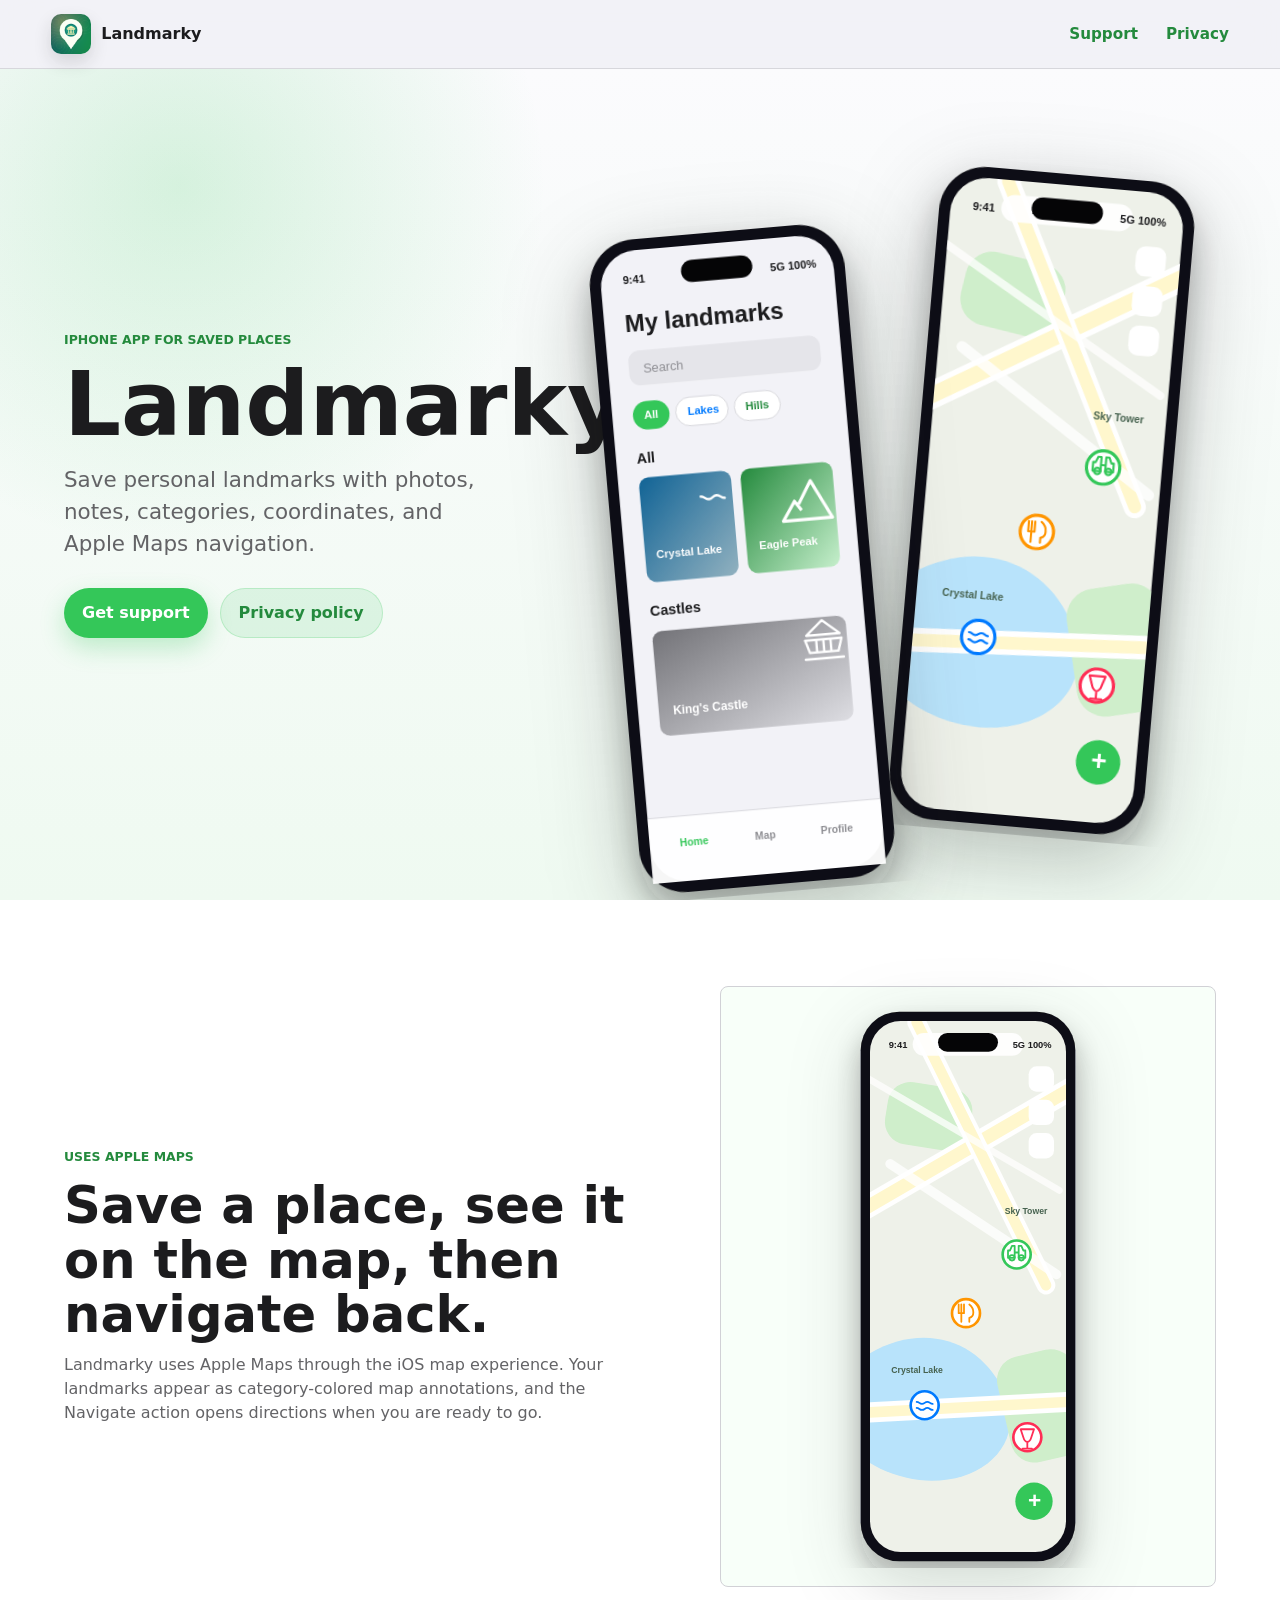
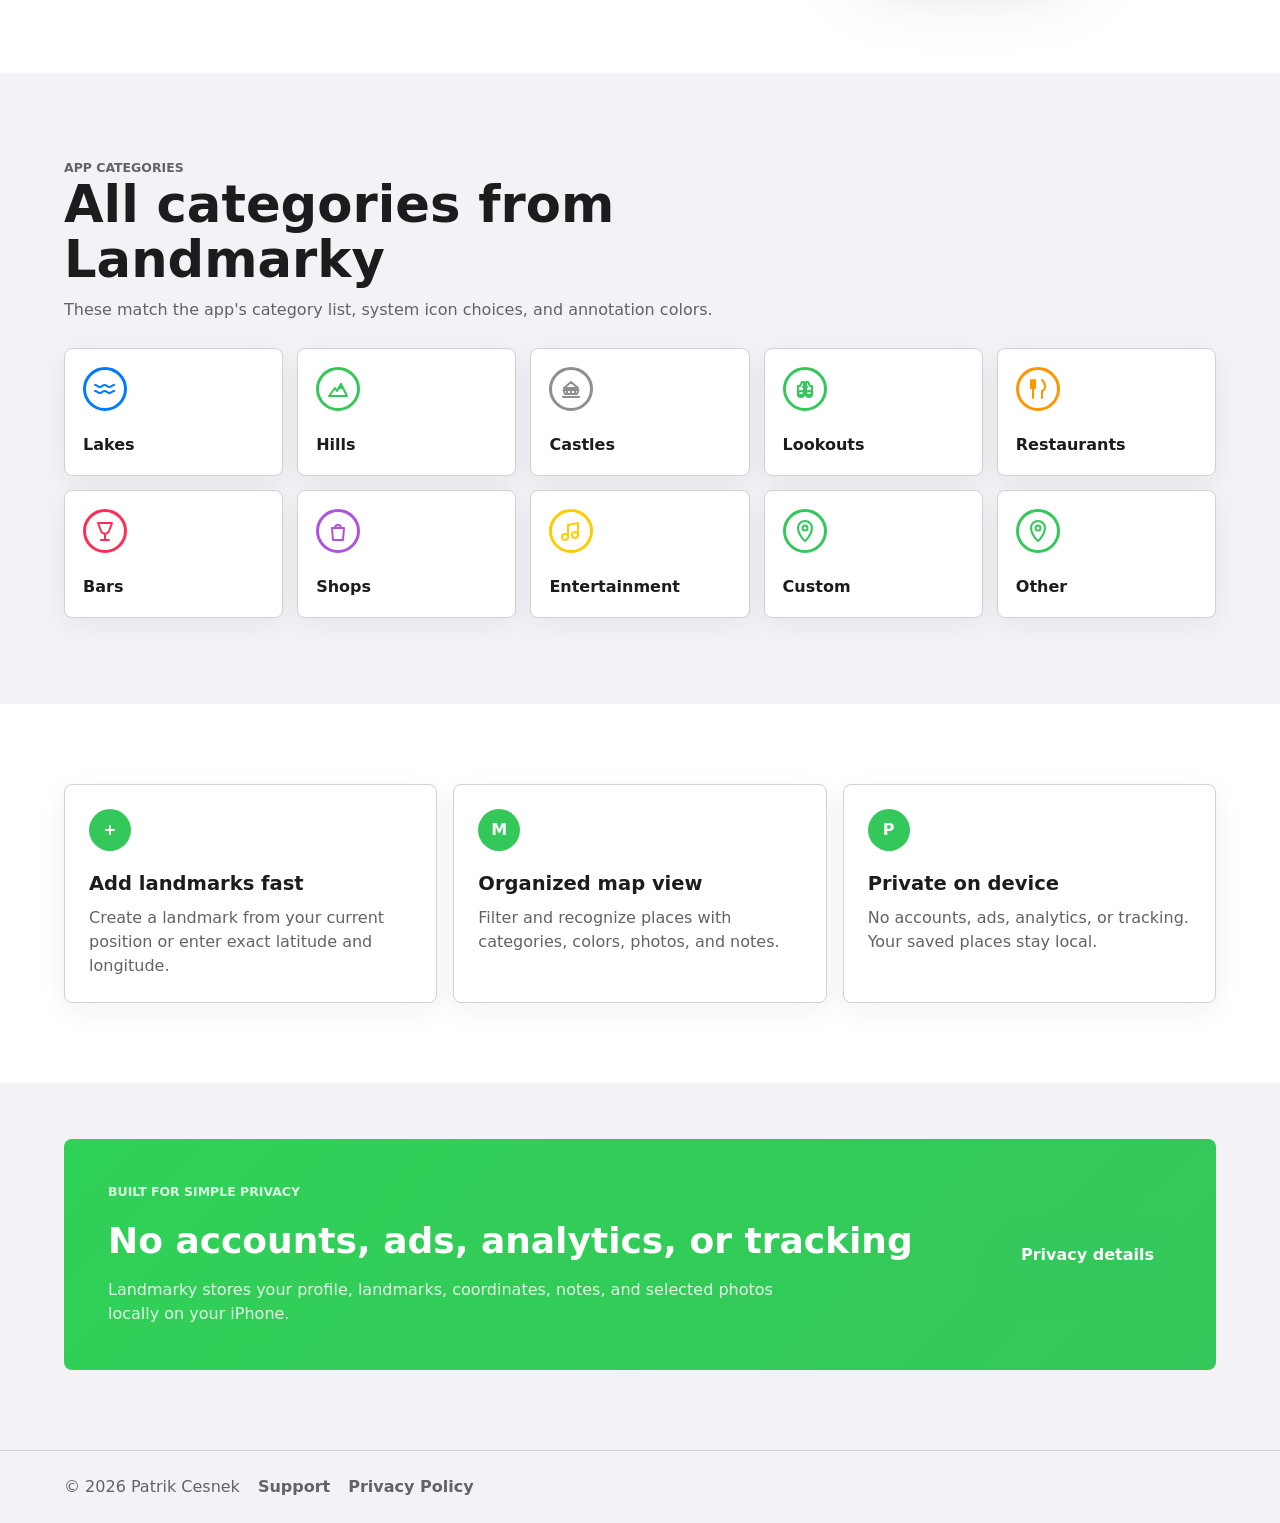
==== commit 50b26b15: "Rebuild Landmarky website" ====
--- a/index.html
+++ b/index.html
@@ -3,13 +3,25 @@
   <head>
     <meta charset="utf-8">
     <meta name="viewport" content="width=device-width, initial-scale=1">
-    <meta name="description" content="Landmarky helps you save places with notes, photos, categories, and a private map view.">
+    <meta name="description" content="Landmarky is an iPhone app for saving personal landmarks with photos, categories, notes, and Apple Maps.">
     <title>Landmarky</title>
     <link rel="icon" href="assets/app-icon.png">
     <link rel="apple-touch-icon" href="assets/app-icon.png">
     <link rel="stylesheet" href="styles.css">
   </head>
   <body>
+    <svg class="icon-sprite" aria-hidden="true">
+      <symbol id="icon-water" viewBox="0 0 24 24"><path d="M2 8c2.4 0 2.4 2 4.8 2S9.2 8 11.6 8 14 10 16.4 10 18.8 8 21.2 8"/><path d="M2 14c2.4 0 2.4 2 4.8 2s2.4-2 4.8-2 2.4 2 4.8 2 2.4-2 4.8-2"/></symbol>
+      <symbol id="icon-mountain" viewBox="0 0 24 24"><path d="M3 19h18L15 7l-4 7-2-3-6 8z"/><path d="M15 7l-2.2 4h4.2"/></symbol>
+      <symbol id="icon-castle" viewBox="0 0 24 24"><path d="M4 20h16"/><path d="M6 17h12l1.5-4h-15L6 17z"/><path d="M5 11h14L12 5 5 11z"/><path d="M8 17v-4M12 17v-4M16 17v-4"/></symbol>
+      <symbol id="icon-lookout" viewBox="0 0 24 24"><path d="M7 9l2-4h2v13H5V9h2zM17 9l-2-4h-2v13h6V9h-2z"/><path d="M10 10h4"/><circle cx="8" cy="17" r="3"/><circle cx="16" cy="17" r="3"/></symbol>
+      <symbol id="icon-restaurant" viewBox="0 0 24 24"><path d="M7 3v8M5 3v8M9 3v8M5 11h4M7 11v10"/><path d="M16 3c2 1.8 3 4 3 6.5 0 2.2-1 3.8-3 4.5v7"/></symbol>
+      <symbol id="icon-bar" viewBox="0 0 24 24"><path d="M5 4h14l-3 8a4.3 4.3 0 0 1-8 0L5 4z"/><path d="M12 16v5M8 21h8"/></symbol>
+      <symbol id="icon-shop" viewBox="0 0 24 24"><path d="M6 9h12l-1 12H7L6 9z"/><path d="M9 9a3 3 0 0 1 6 0"/></symbol>
+      <symbol id="icon-music" viewBox="0 0 24 24"><path d="M9 18V6l10-2v12"/><circle cx="6" cy="18" r="3"/><circle cx="16" cy="16" r="3"/></symbol>
+      <symbol id="icon-pin" viewBox="0 0 24 24"><path d="M12 22s7-6.2 7-13a7 7 0 0 0-14 0c0 6.8 7 13 7 13z"/><circle cx="12" cy="9" r="2.5"/></symbol>
+    </svg>
+
     <header class="site-header">
       <a class="brand" href="index.html" aria-label="Landmarky home">
         <img src="assets/app-icon.png" alt="" width="40" height="40">
@@ -22,92 +34,68 @@
     </header>
 
     <main>
-      <section class="hero map-background">
+      <section class="hero">
         <div class="hero-copy">
-          <p class="eyebrow">Private landmark journal</p>
+          <p class="eyebrow">iPhone app for saved places</p>
           <h1>Landmarky</h1>
-          <p class="lede">Save places you want to remember, with photos, categories, notes, and a map view that keeps your collection on your device.</p>
+          <p class="lede">Save personal landmarks with photos, notes, categories, coordinates, and Apple Maps navigation.</p>
           <div class="hero-actions" aria-label="Landmarky links">
             <a class="button primary" href="support.html">Get support</a>
-            <a class="button secondary" href="privacy.html">Read privacy policy</a>
+            <a class="button secondary" href="privacy.html">Privacy policy</a>
           </div>
         </div>
+        <div class="hero-images" aria-label="Landmarky iPhone screens">
+          <img class="iphone-shot home-shot" src="assets/iphone-home.svg" alt="Landmarky My landmarks screen on iPhone">
+          <img class="iphone-shot map-shot" src="assets/iphone-map.svg" alt="Landmarky Apple Maps screen on iPhone">
+        </div>
+      </section>
 
-        <div class="product-stage" aria-label="Landmarky app previews">
-          <div class="phone phone-home">
-            <div class="phone-bar"></div>
-            <div class="app-screen">
-              <div class="screen-title">My landmarks</div>
-              <div class="search-pill">Search</div>
-              <div class="category-title">All</div>
-              <div class="landmark-row">
-                <div class="landmark-card lake">
-                  <span>Crystal Lake</span>
-                </div>
-                <div class="landmark-card peak">
-                  <span>Eagle Peak</span>
-                </div>
-              </div>
-              <div class="category-title">Castles</div>
-              <div class="landmark-card castle wide">
-                <span>King's Castle</span>
-              </div>
-              <div class="tab-bar">
-                <span class="active">Home</span>
-                <span>Map</span>
-                <span>Profile</span>
-              </div>
-            </div>
-          </div>
+      <section class="maps-section">
+        <div class="section-copy">
+          <p class="eyebrow">Uses Apple Maps</p>
+          <h2>Save a place, see it on the map, then navigate back.</h2>
+          <p>Landmarky uses Apple Maps through the iOS map experience. Your landmarks appear as category-colored map annotations, and the Navigate action opens directions when you are ready to go.</p>
+        </div>
+        <div class="map-card">
+          <img src="assets/iphone-map.svg" alt="Apple Maps style landmark annotations in Landmarky">
+        </div>
+      </section>
 
-          <div class="phone phone-map">
-            <div class="phone-bar"></div>
-            <div class="app-screen map-screen">
-              <div class="map-pin pin-one">H</div>
-              <div class="map-pin pin-two">L</div>
-              <div class="map-pin pin-three">M</div>
-              <div class="map-control top"></div>
-              <div class="map-control middle"></div>
-              <div class="map-control lower"></div>
-              <div class="add-button">+</div>
-            </div>
-          </div>
-
-          <div class="phone phone-profile">
-            <div class="phone-bar"></div>
-            <div class="app-screen">
-              <div class="screen-title small">Profile</div>
-              <div class="profile-icon">O</div>
-              <div class="form-section">
-                <p>Profile</p>
-                <div class="form-line">First name</div>
-                <div class="form-line muted">Last name</div>
-                <div class="form-line">You have: 8 landmarks</div>
-              </div>
-              <div class="form-section">
-                <p>Achievements</p>
-                <div class="form-line muted">So far you don't have any achievements</div>
-              </div>
-            </div>
-          </div>
+      <section class="categories-section" aria-label="Landmarky categories">
+        <div class="section-heading">
+          <p class="eyebrow">App categories</p>
+          <h2>All categories from Landmarky</h2>
+          <p>These match the app's category list, system icon choices, and annotation colors.</p>
+        </div>
+        <div class="category-grid">
+          <article class="category-card lakes"><span><svg><use href="#icon-water"></use></svg></span><strong>Lakes</strong></article>
+          <article class="category-card hills"><span><svg><use href="#icon-mountain"></use></svg></span><strong>Hills</strong></article>
+          <article class="category-card castles"><span><svg><use href="#icon-castle"></use></svg></span><strong>Castles</strong></article>
+          <article class="category-card lookouts"><span><svg><use href="#icon-lookout"></use></svg></span><strong>Lookouts</strong></article>
+          <article class="category-card restaurants"><span><svg><use href="#icon-restaurant"></use></svg></span><strong>Restaurants</strong></article>
+          <article class="category-card bars"><span><svg><use href="#icon-bar"></use></svg></span><strong>Bars</strong></article>
+          <article class="category-card shops"><span><svg><use href="#icon-shop"></use></svg></span><strong>Shops</strong></article>
+          <article class="category-card entertainment"><span><svg><use href="#icon-music"></use></svg></span><strong>Entertainment</strong></article>
+          <article class="category-card custom"><span><svg><use href="#icon-pin"></use></svg></span><strong>Custom</strong></article>
+          <article class="category-card other"><span><svg><use href="#icon-pin"></use></svg></span><strong>Other</strong></article>
         </div>
       </section>
 
       <section class="feature-grid" aria-label="Features">
         <article class="feature-card">
           <span class="feature-icon">+</span>
-          <h2>Add places fast</h2>
-          <p>Create a landmark from your current position, enter exact coordinates, or edit it later when you know more.</p>
-        </article>
-        <article class="feature-card">
-          <span class="feature-icon">C</span>
-          <h2>Organize by category</h2>
-          <p>Group lakes, hills, castles, lookouts, restaurants, bars, shops, entertainment, and your own custom categories.</p>
+          <h2>Add landmarks fast</h2>
+          <p>Create a landmark from your current position or enter exact latitude and longitude.</p>
         </article>
         <article class="feature-card">
           <span class="feature-icon">M</span>
-          <h2>Map and navigate</h2>
-          <p>See saved landmarks on the map, open a place detail, and start navigation when it is time to go back.</p>
+          <h2>Organized map view</h2>
+          <p>Filter and recognize places with categories, colors, photos, and notes.</p>
+        </article>
+        <article class="feature-card">
+          <span class="feature-icon">P</span>
+          <h2>Private on device</h2>
+          <p>No accounts, ads, analytics, or tracking. Your saved places stay local.</p>
         </article>
       </section>
 
@@ -115,7 +103,7 @@
         <div>
           <p class="eyebrow">Built for simple privacy</p>
           <h2>No accounts, ads, analytics, or tracking</h2>
-          <p>Landmarky stores your profile, landmarks, coordinates, notes, and selected photos locally on your device. Nothing is uploaded by Landmarky.</p>
+          <p>Landmarky stores your profile, landmarks, coordinates, notes, and selected photos locally on your iPhone.</p>
         </div>
         <a class="button primary" href="privacy.html">Privacy details</a>
       </section>
--- a/styles.css
+++ b/styles.css
@@ -1,88 +1,97 @@
-:root { color-scheme: light; --green-900: #1f7a39; --green-800: #248a3d; --green-700: #2aa84a; --green-600: #34c759; --green-500: #63d77d; --mint-100: #eef9f0; --mint-50: #fbfffc; --ink: #1c1c1e; --muted: #636366; --line: #d1d1d6; --white: #ffffff; --yellow: #fff0a5; --sky: #dff2ff; --shadow: 0 20px 60px rgba(28, 28, 30, 0.16); }
+:root {
+  color-scheme: light;
+  --green: #34c759;
+  --green-dark: #248a3d;
+  --green-light: #30d158;
+  --blue: #007aff;
+  --gray: #8e8e93;
+  --orange: #ff9500;
+  --pink: #ff2d55;
+  --purple: #af52de;
+  --yellow: #ffcc00;
+  --ink: #1c1c1e;
+  --muted: #636366;
+  --line: #d1d1d6;
+  --bg: #f2f2f7;
+  --card: #ffffff;
+  --shadow: 0 24px 70px rgba(28, 28, 30, 0.16);
+}
 * { box-sizing: border-box; }
-html { scroll-behavior: smooth; }
-body { margin: 0; color: var(--ink); background: #f2f2f7; font-family: ui-sans-serif, system-ui, -apple-system, BlinkMacSystemFont, "Segoe UI", sans-serif; line-height: 1.5; }
+body { margin: 0; color: var(--ink); background: var(--bg); font-family: ui-sans-serif, system-ui, -apple-system, BlinkMacSystemFont, "Segoe UI", sans-serif; line-height: 1.5; }
 a { color: inherit; }
-.site-header { position: sticky; top: 0; z-index: 10; display: flex; align-items: center; justify-content: space-between; gap: 24px; padding: 14px clamp(18px, 4vw, 56px); background: rgba(242, 242, 247, 0.9); border-bottom: 1px solid rgba(209, 209, 214, 0.82); backdrop-filter: blur(18px); }
-.brand { display: inline-flex; align-items: center; gap: 10px; color: var(--green-900); font-weight: 800; text-decoration: none; }
-.brand img { width: 40px; height: 40px; border-radius: 10px; box-shadow: 0 8px 18px rgba(13, 57, 47, 0.16); }
-nav { display: flex; align-items: center; gap: clamp(12px, 3vw, 28px); font-size: 0.95rem; font-weight: 700; color: var(--green-800); }
+svg { display: block; }
+.icon-sprite { position: absolute; width: 0; height: 0; overflow: hidden; }
+.site-header { position: sticky; top: 0; z-index: 10; display: flex; align-items: center; justify-content: space-between; gap: 24px; padding: 14px clamp(18px, 4vw, 56px); background: rgba(242, 242, 247, 0.9); border-bottom: 1px solid rgba(209, 209, 214, 0.8); backdrop-filter: blur(18px); }
+.brand { display: inline-flex; align-items: center; gap: 10px; color: var(--ink); font-weight: 800; text-decoration: none; }
+.brand img { width: 40px; height: 40px; border-radius: 10px; box-shadow: 0 8px 18px rgba(28, 28, 30, 0.14); }
+nav { display: flex; align-items: center; gap: clamp(14px, 3vw, 28px); color: var(--green-dark); font-size: 0.95rem; font-weight: 800; }
 nav a { text-decoration: none; }
-nav a[aria-current="page"] { color: var(--green-600); }
-.hero { min-height: calc(100vh - 70px); display: grid; grid-template-columns: minmax(0, 0.86fr) minmax(320px, 1.14fr); align-items: center; gap: clamp(28px, 6vw, 76px); padding: clamp(48px, 8vw, 86px) clamp(18px, 5vw, 80px); overflow: hidden; }
-.map-background { background:   radial-gradient(circle at 9% 20%, rgba(255, 255, 255, 0) 0 52px, rgba(255, 255, 255, 0.16) 54px 57px, rgba(255, 255, 255, 0) 59px 100px),   radial-gradient(circle at 88% 22%, rgba(255, 255, 255, 0) 0 78px, rgba(255, 255, 255, 0.14) 80px 83px, rgba(255, 255, 255, 0) 85px 156px),   linear-gradient(135deg, var(--green-900), var(--green-600)); }
-.hero-copy { color: var(--white); max-width: 620px; }
-.eyebrow { margin: 0 0 12px; color: var(--yellow); font-size: 0.78rem; font-weight: 900; letter-spacing: 0; text-transform: uppercase; }
-h1,
-h2,
-p { margin-top: 0; }
-h1 { margin-bottom: 18px; font-size: clamp(3.25rem, 7vw, 6rem); line-height: 0.94; letter-spacing: 0; }
-.lede { max-width: 560px; margin-bottom: 28px; color: rgba(255, 255, 255, 0.86); font-size: clamp(1.12rem, 2vw, 1.34rem); }
+.hero { min-height: calc(100vh - 69px); display: grid; grid-template-columns: minmax(0, 0.78fr) minmax(360px, 1.22fr); align-items: center; gap: clamp(34px, 7vw, 96px); padding: clamp(52px, 8vw, 92px) clamp(18px, 5vw, 80px); overflow: hidden; background: radial-gradient(circle at 14% 14%, rgba(52, 199, 89, 0.18), transparent 28%), linear-gradient(180deg, #fbfbfd 0%, #effaf1 100%); }
+.hero-copy { max-width: 620px; }
+.eyebrow { margin: 0 0 12px; color: var(--green-dark); font-size: 0.78rem; font-weight: 900; letter-spacing: 0; text-transform: uppercase; }
+h1, h2, p { margin-top: 0; }
+h1 { margin-bottom: 18px; font-size: clamp(3.35rem, 7vw, 6.4rem); line-height: 0.94; letter-spacing: 0; }
+h2 { letter-spacing: 0; }
+.lede { max-width: 560px; margin-bottom: 28px; color: var(--muted); font-size: clamp(1.14rem, 2vw, 1.34rem); }
 .hero-actions { display: flex; flex-wrap: wrap; gap: 12px; }
-.button { display: inline-flex; align-items: center; justify-content: center; min-height: 44px; padding: 12px 18px; border-radius: 999px; font-weight: 800; text-decoration: none; }
-.button.primary { background: var(--white); color: var(--green-800); box-shadow: 0 10px 24px rgba(28, 28, 30, 0.12); }
-.button.secondary { border: 1px solid rgba(255, 255, 255, 0.42); color: var(--white); }
-.product-stage { position: relative; min-height: 560px; }
-.phone { position: absolute; width: min(248px, 34vw); min-width: 190px; padding: 12px; border: 1px solid rgba(255, 255, 255, 0.36); border-radius: 42px; background: #111114; box-shadow: var(--shadow); }
-.phone-home { left: 0; top: 62px; transform: rotate(-5deg); }
-.phone-map { left: 32%; top: 0; z-index: 2; }
-.phone-profile { right: 0; top: 86px; transform: rotate(5deg); }
-.phone-bar { width: 76px; height: 24px; margin: 4px auto 10px; border-radius: 99px; background: #050506; }
-.app-screen { position: relative; min-height: 462px; overflow: hidden; padding: 22px 12px 64px; border-radius: 32px; background: #f2f2f7; }
-.screen-title { margin-bottom: 14px; color: var(--ink); font-size: 1.28rem; font-weight: 900; }
-.screen-title.small { text-align: center; font-size: 1rem; }
-.search-pill { margin-bottom: 18px; padding: 9px 12px; border-radius: 12px; color: #8e8e93; background: #e5e5ea; font-size: 0.84rem; }
-.category-title { margin: 13px 0 8px; font-size: 0.88rem; font-weight: 800; }
-.landmark-row { display: flex; gap: 8px; }
-.landmark-card { position: relative; display: flex; align-items: end; width: 112px; height: 116px; padding: 10px; overflow: hidden; border-radius: 10px; color: var(--white); font-size: 0.78rem; font-weight: 800; text-shadow: 0 2px 12px rgba(0, 0, 0, 0.55); background: linear-gradient(145deg, #136f8f, #93d8eb); }
-.landmark-card::before { content: ""; position: absolute; inset: 0; background: linear-gradient(180deg, transparent 40%, rgba(0, 0, 0, 0.46)); }
-.landmark-card span { position: relative; }
-.landmark-card.peak { background: linear-gradient(145deg, #42583c, #c8d17a); }
-.landmark-card.castle { background: linear-gradient(145deg, #605145, #d1bfaa); }
-.landmark-card.wide { width: 100%; }
-.tab-bar { position: absolute; right: 0; bottom: 0; left: 0; display: grid; grid-template-columns: repeat(3, 1fr); padding: 10px 8px 13px; border-top: 1px solid var(--line); background: rgba(255, 255, 255, 0.94); color: #8e8e93; font-size: 0.7rem; font-weight: 800; text-align: center; }
-.tab-bar .active { color: var(--green-600); }
-.map-screen { background:   linear-gradient(35deg, transparent 0 45%, rgba(255, 255, 255, 0.62) 46% 48%, transparent 49%),   linear-gradient(128deg, transparent 0 36%, rgba(255, 247, 205, 0.78) 37% 40%, transparent 41%),   linear-gradient(160deg, #eef1e9, #cfeecb); }
-.map-pin { position: absolute; display: grid; place-items: center; width: 42px; height: 42px; border: 3px solid var(--white); border-radius: 50%; color: var(--white); background: var(--green-600); box-shadow: 0 8px 20px rgba(0, 0, 0, 0.24); font-weight: 900; }
-.pin-one { top: 132px; left: 42px; }
-.pin-two { top: 226px; right: 42px; }
-.pin-three { top: 318px; left: 82px; }
-.map-control { position: absolute; right: 14px; width: 34px; height: 34px; border-radius: 10px; background: rgba(255, 255, 255, 0.88); }
-.map-control.top { top: 20px; }
-.map-control.middle { top: 62px; }
-.map-control.lower { top: 104px; }
-.add-button { position: absolute; right: 18px; bottom: 22px; display: grid; place-items: center; width: 54px; height: 54px; border-radius: 50%; color: var(--white); background: var(--green-600); box-shadow: 0 10px 24px rgba(0, 0, 0, 0.3); font-size: 2rem; font-weight: 900; }
-.profile-icon { display: grid; place-items: center; width: 120px; height: 120px; margin: 18px auto 22px; border-radius: 50%; color: var(--green-700); border: 6px solid var(--white); background: var(--mint-100); font-size: 4rem; box-shadow: 0 8px 20px rgba(13, 57, 47, 0.12); }
-.form-section { margin: 12px 0; padding: 12px; border-radius: 13px; background: var(--white); }
-.form-section p { margin-bottom: 8px; color: var(--muted); font-size: 0.76rem; font-weight: 800; }
-.form-line { padding: 8px 0; border-top: 1px solid var(--line); font-size: 0.78rem; font-weight: 700; }
-.form-line.muted { color: var(--muted); }
-.feature-grid,
-.support-grid { display: grid; grid-template-columns: repeat(3, minmax(0, 1fr)); gap: 16px; padding: clamp(42px, 7vw, 80px) clamp(18px, 5vw, 80px); }
-.feature-card,
-.support-item { padding: 24px; border: 1px solid var(--line); border-radius: 8px; background: var(--white); box-shadow: 0 8px 28px rgba(13, 57, 47, 0.07); }
-.feature-icon { display: grid; place-items: center; width: 42px; height: 42px; margin-bottom: 18px; border-radius: 50%; color: var(--white); background: var(--green-600); font-weight: 900; }
-.feature-card h2,
-.support-item h2,
-.policy-content h2 { margin-bottom: 8px; font-size: 1.22rem; letter-spacing: 0; }
-.feature-card p,
-.support-item p { margin: 0; color: var(--muted); }
-.privacy-band { display: flex; align-items: center; justify-content: space-between; gap: 24px; margin: 0 clamp(18px, 5vw, 80px) clamp(48px, 7vw, 80px); padding: clamp(28px, 5vw, 44px); border-radius: 8px; color: var(--white); background: linear-gradient(135deg, var(--green-900), #16607d); }
+.button { display: inline-flex; align-items: center; justify-content: center; min-height: 44px; padding: 12px 18px; border-radius: 999px; font-weight: 850; text-decoration: none; }
+.button.primary { color: #fff; background: var(--green); box-shadow: 0 10px 24px rgba(52, 199, 89, 0.28); }
+.button.secondary { color: var(--green-dark); background: rgba(52, 199, 89, 0.12); border: 1px solid rgba(52, 199, 89, 0.22); }
+.hero-images { position: relative; min-height: 640px; }
+.iphone-shot { position: absolute; width: min(310px, 38vw); filter: drop-shadow(0 24px 42px rgba(28, 28, 30, 0.28)); }
+.home-shot { left: 3%; top: 58px; transform: rotate(-5deg); z-index: 2; }
+.map-shot { right: 3%; top: 0; transform: rotate(5deg); }
+.maps-section { display: grid; grid-template-columns: minmax(0, 0.86fr) minmax(280px, 0.72fr); align-items: center; gap: clamp(26px, 5vw, 70px); padding: clamp(46px, 7vw, 86px) clamp(18px, 5vw, 80px); background: #fff; }
+.section-copy h2, .section-heading h2 { max-width: 720px; margin-bottom: 12px; font-size: clamp(2rem, 4vw, 3.2rem); line-height: 1.06; }
+.section-copy p:last-child, .section-heading p { max-width: 720px; color: var(--muted); margin-bottom: 0; }
+.map-card { display: grid; place-items: center; padding: 18px; border: 1px solid var(--line); border-radius: 8px; background: #f8fff9; }
+.map-card img { width: min(260px, 64vw); filter: drop-shadow(0 18px 34px rgba(28, 28, 30, 0.18)); }
+.categories-section { padding: clamp(46px, 7vw, 86px) clamp(18px, 5vw, 80px); }
+.section-heading { margin-bottom: 26px; }
+.category-grid { display: grid; grid-template-columns: repeat(5, minmax(0, 1fr)); gap: 14px; }
+.category-card { --category-color: var(--green); display: grid; gap: 12px; min-height: 128px; padding: 18px; border: 1px solid var(--line); border-radius: 8px; background: var(--card); box-shadow: 0 8px 28px rgba(28, 28, 30, 0.06); }
+.category-card span { display: grid; place-items: center; width: 44px; height: 44px; color: var(--category-color); border: 3px solid currentColor; border-radius: 50%; background: #fff; }
+.category-card svg { width: 24px; height: 24px; fill: none; stroke: currentColor; stroke-width: 2; stroke-linecap: round; stroke-linejoin: round; }
+.category-card strong { align-self: end; }
+.lakes { --category-color: var(--blue); }
+.hills, .lookouts, .custom, .other { --category-color: var(--green); }
+.castles { --category-color: var(--gray); }
+.restaurants { --category-color: var(--orange); }
+.bars { --category-color: var(--pink); }
+.shops { --category-color: var(--purple); }
+.entertainment { --category-color: var(--yellow); }
+.feature-grid, .support-grid { display: grid; grid-template-columns: repeat(3, minmax(0, 1fr)); gap: 16px; padding: clamp(42px, 7vw, 80px) clamp(18px, 5vw, 80px); background: #fff; }
+.feature-card, .support-item { padding: 24px; border: 1px solid var(--line); border-radius: 8px; background: var(--card); box-shadow: 0 8px 28px rgba(28, 28, 30, 0.06); }
+.feature-icon { display: grid; place-items: center; width: 42px; height: 42px; margin-bottom: 18px; border-radius: 50%; color: #fff; background: var(--green); font-weight: 900; }
+.feature-card h2, .support-item h2, .policy-content h2 { margin-bottom: 8px; font-size: 1.22rem; }
+.feature-card p, .support-item p { margin: 0; color: var(--muted); }
+.privacy-band { display: flex; align-items: center; justify-content: space-between; gap: 24px; margin: clamp(18px, 5vw, 56px) clamp(18px, 5vw, 80px) clamp(48px, 7vw, 80px); padding: clamp(28px, 5vw, 44px); border-radius: 8px; color: #fff; background: linear-gradient(135deg, var(--green-light), var(--green)); }
+.privacy-band .eyebrow { color: rgba(255, 255, 255, 0.82); }
 .privacy-band h2 { margin-bottom: 10px; font-size: clamp(1.6rem, 3vw, 2.25rem); }
-.privacy-band p:last-child { max-width: 700px; margin: 0; color: rgba(255, 255, 255, 0.82); }
+.privacy-band p:last-child { max-width: 700px; margin: 0; color: rgba(255, 255, 255, 0.86); }
 .site-footer { display: flex; flex-wrap: wrap; align-items: center; gap: 18px; padding: 24px clamp(18px, 5vw, 80px); color: var(--muted); border-top: 1px solid var(--line); }
 .site-footer a { font-weight: 800; text-decoration: none; }
 .page-shell { padding-bottom: 64px; }
-.page-hero { padding: clamp(54px, 8vw, 92px) clamp(18px, 5vw, 80px); color: var(--white); }
+.map-background, .page-hero { background: linear-gradient(180deg, #fbfbfd, #effaf1); }
+.page-hero { padding: clamp(54px, 8vw, 92px) clamp(18px, 5vw, 80px); color: var(--ink); }
 .page-hero h1 { max-width: 880px; font-size: clamp(2.6rem, 6vw, 4.8rem); }
-.page-hero p:last-child { max-width: 720px; margin-bottom: 0; color: rgba(255, 255, 255, 0.86); font-size: 1.1rem; }
-.page-hero a { color: var(--white); font-weight: 900; }
+.page-hero p:last-child { max-width: 720px; margin-bottom: 0; color: var(--muted); font-size: 1.1rem; }
+.page-hero a, .policy-content a, .support-item a { color: var(--green-dark); font-weight: 850; }
 .policy-content { max-width: 860px; margin: 0 auto; padding: clamp(34px, 6vw, 64px) 18px 0; }
 .policy-content p { color: var(--muted); }
-.policy-content a,
-.support-item a { color: var(--green-700); font-weight: 800; }
 .support-grid { grid-template-columns: repeat(2, minmax(0, 1fr)); }
-@media (max-width: 980px) { .hero {   min-height: auto;   grid-template-columns: 1fr; } .product-stage {   min-height: 500px; } .phone {   width: 220px;   min-width: 0; } .phone-home {   left: 3%; } .phone-map {   left: 50%;   transform: translateX(-50%); } .phone-profile {   right: 3%; } .feature-grid {   grid-template-columns: 1fr; }
+@media (max-width: 1040px) {
+  .hero, .maps-section { grid-template-columns: 1fr; }
+  .hero-images { min-height: 620px; max-width: 700px; width: 100%; margin: 0 auto; }
+  .category-grid { grid-template-columns: repeat(2, minmax(0, 1fr)); }
 }
-@media (max-width: 720px) { .site-header {   align-items: flex-start;   flex-direction: column;   gap: 12px; } .hero {   padding-top: 36px; } .hero-actions, .privacy-band {   align-items: stretch;   flex-direction: column; } .button {   width: 100%; } .product-stage {   min-height: 850px; } .phone {   left: 50%;   right: auto;   width: min(76vw, 248px);   transform: translateX(-50%); } .phone-home {   top: 0; } .phone-map {   top: 220px; } .phone-profile {   top: 440px; } .support-grid {   grid-template-columns: 1fr; }
+@media (max-width: 720px) {
+  .site-header { align-items: flex-start; flex-direction: column; gap: 12px; }
+  .hero-actions, .privacy-band { align-items: stretch; flex-direction: column; }
+  .button { width: 100%; }
+  .hero-images { min-height: 920px; }
+  .iphone-shot { left: 50%; right: auto; width: min(82vw, 310px); transform: translateX(-50%); }
+  .home-shot { top: 0; }
+  .map-shot { top: 430px; }
+  .category-grid, .feature-grid, .support-grid { grid-template-columns: 1fr; }
 }
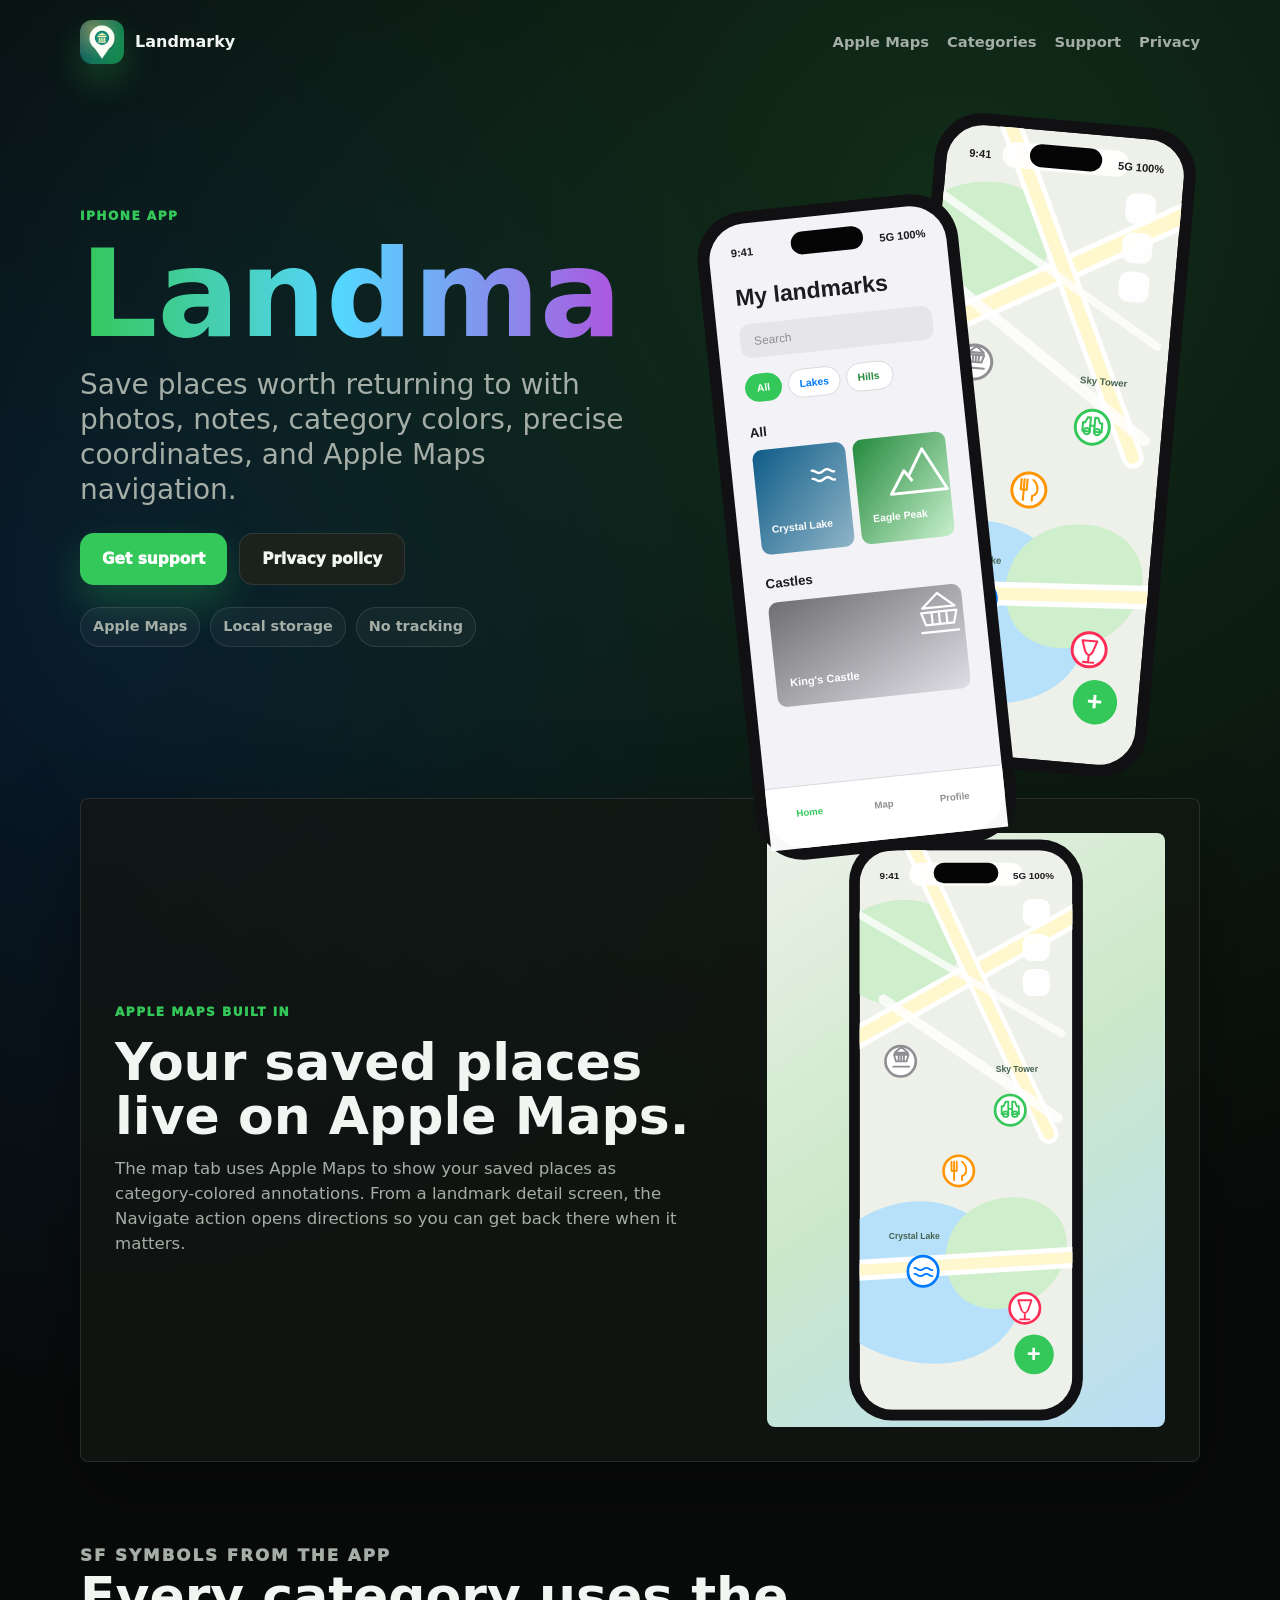
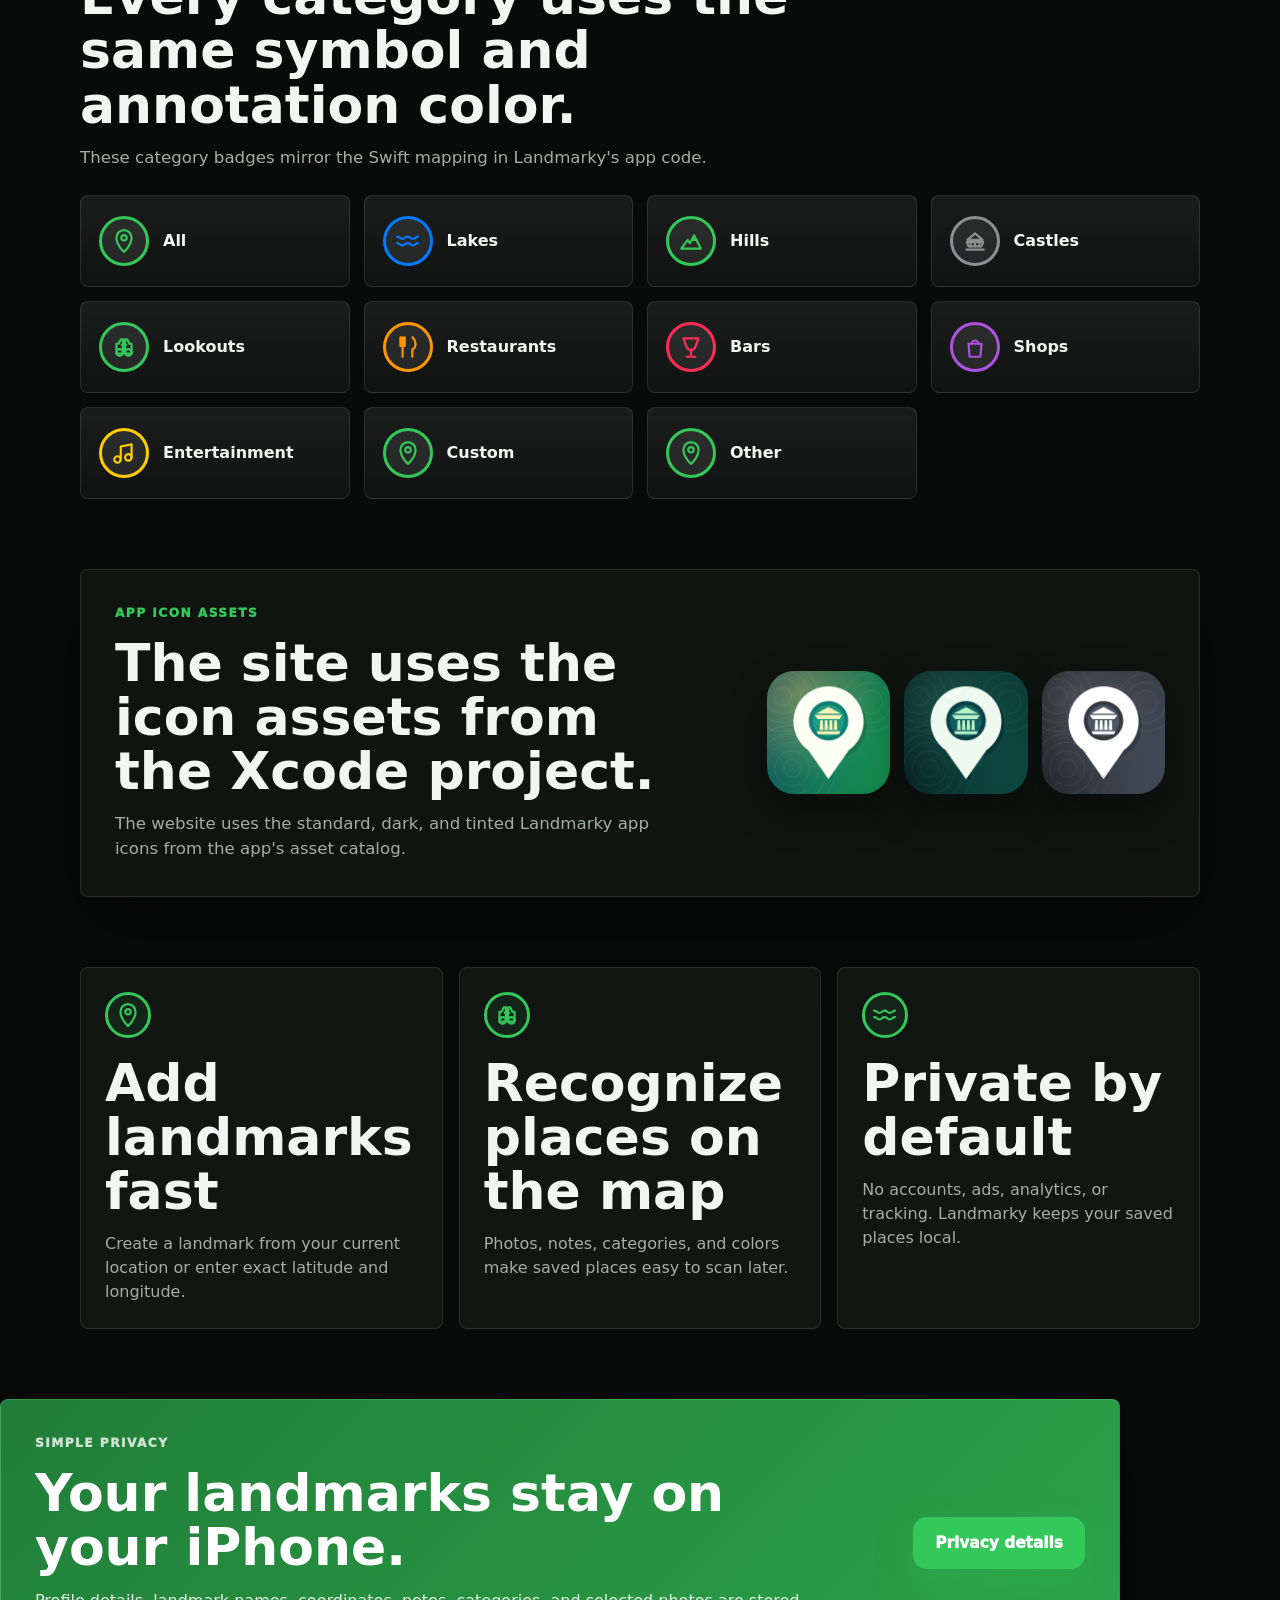
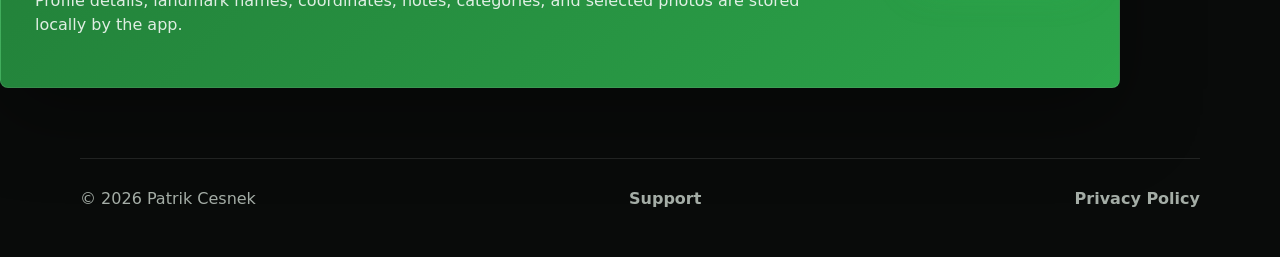
==== commit 442240cd: "Polish Landmarky marketing site" ====
--- a/index.html
+++ b/index.html
@@ -3,8 +3,8 @@
   <head>
     <meta charset="utf-8">
     <meta name="viewport" content="width=device-width, initial-scale=1">
-    <meta name="description" content="Landmarky is an iPhone app for saving personal landmarks with photos, categories, notes, and Apple Maps.">
-    <title>Landmarky</title>
+    <meta name="description" content="Landmarky is an iPhone app for saving personal landmarks with photos, categories, notes, coordinates, and Apple Maps navigation.">
+    <title>Landmarky | Personal Landmarks on iPhone</title>
     <link rel="icon" href="assets/app-icon.png">
     <link rel="apple-touch-icon" href="assets/app-icon.png">
     <link rel="stylesheet" href="styles.css">
@@ -24,10 +24,12 @@
 
     <header class="site-header">
       <a class="brand" href="index.html" aria-label="Landmarky home">
-        <img src="assets/app-icon.png" alt="" width="40" height="40">
+        <img src="assets/app-icon.png" alt="" width="44" height="44">
         <span>Landmarky</span>
       </a>
-      <nav aria-label="Primary">
+      <nav aria-label="Primary navigation">
+        <a href="#apple-maps">Apple Maps</a>
+        <a href="#categories">Categories</a>
         <a href="support.html">Support</a>
         <a href="privacy.html">Privacy</a>
       </nav>
@@ -36,74 +38,93 @@
     <main>
       <section class="hero">
         <div class="hero-copy">
-          <p class="eyebrow">iPhone app for saved places</p>
+          <p class="eyebrow">iPhone app</p>
           <h1>Landmarky</h1>
-          <p class="lede">Save personal landmarks with photos, notes, categories, coordinates, and Apple Maps navigation.</p>
+          <p class="lede">Save places worth returning to with photos, notes, category colors, precise coordinates, and Apple Maps navigation.</p>
           <div class="hero-actions" aria-label="Landmarky links">
             <a class="button primary" href="support.html">Get support</a>
             <a class="button secondary" href="privacy.html">Privacy policy</a>
           </div>
+          <div class="hero-meta" aria-label="Landmarky highlights">
+            <span>Apple Maps</span>
+            <span>Local storage</span>
+            <span>No tracking</span>
+          </div>
         </div>
-        <div class="hero-images" aria-label="Landmarky iPhone screens">
-          <img class="iphone-shot home-shot" src="assets/iphone-home.svg" alt="Landmarky My landmarks screen on iPhone">
-          <img class="iphone-shot map-shot" src="assets/iphone-map.svg" alt="Landmarky Apple Maps screen on iPhone">
+        <div class="device-stage" aria-label="Landmarky iPhone screen previews">
+          <img class="phone-shot home-shot" src="assets/iphone-home.svg" alt="Landmarky My landmarks iPhone screen">
+          <img class="phone-shot map-shot" src="assets/iphone-map.svg" alt="Landmarky Apple Maps iPhone screen">
         </div>
       </section>
 
-      <section class="maps-section">
+      <section id="apple-maps" class="maps-band">
         <div class="section-copy">
-          <p class="eyebrow">Uses Apple Maps</p>
-          <h2>Save a place, see it on the map, then navigate back.</h2>
-          <p>Landmarky uses Apple Maps through the iOS map experience. Your landmarks appear as category-colored map annotations, and the Navigate action opens directions when you are ready to go.</p>
+          <p class="eyebrow">Apple Maps built in</p>
+          <h2>Your saved places live on Apple Maps.</h2>
+          <p>The map tab uses Apple Maps to show your saved places as category-colored annotations. From a landmark detail screen, the Navigate action opens directions so you can get back there when it matters.</p>
         </div>
-        <div class="map-card">
-          <img src="assets/iphone-map.svg" alt="Apple Maps style landmark annotations in Landmarky">
+        <div class="maps-proof">
+          <img src="assets/iphone-map.svg" alt="Apple Maps with Landmarky category annotations">
         </div>
       </section>
 
-      <section class="categories-section" aria-label="Landmarky categories">
+      <section id="categories" class="categories-section" aria-label="Landmarky categories">
         <div class="section-heading">
-          <p class="eyebrow">App categories</p>
-          <h2>All categories from Landmarky</h2>
-          <p>These match the app's category list, system icon choices, and annotation colors.</p>
+          <p class="eyebrow">SF Symbols from the app</p>
+          <h2>Every category uses the same symbol and annotation color.</h2>
+          <p>These category badges mirror the Swift mapping in Landmarky's app code.</p>
         </div>
         <div class="category-grid">
-          <article class="category-card lakes"><span><svg><use href="#icon-water"></use></svg></span><strong>Lakes</strong></article>
-          <article class="category-card hills"><span><svg><use href="#icon-mountain"></use></svg></span><strong>Hills</strong></article>
-          <article class="category-card castles"><span><svg><use href="#icon-castle"></use></svg></span><strong>Castles</strong></article>
-          <article class="category-card lookouts"><span><svg><use href="#icon-lookout"></use></svg></span><strong>Lookouts</strong></article>
-          <article class="category-card restaurants"><span><svg><use href="#icon-restaurant"></use></svg></span><strong>Restaurants</strong></article>
-          <article class="category-card bars"><span><svg><use href="#icon-bar"></use></svg></span><strong>Bars</strong></article>
-          <article class="category-card shops"><span><svg><use href="#icon-shop"></use></svg></span><strong>Shops</strong></article>
-          <article class="category-card entertainment"><span><svg><use href="#icon-music"></use></svg></span><strong>Entertainment</strong></article>
-          <article class="category-card custom"><span><svg><use href="#icon-pin"></use></svg></span><strong>Custom</strong></article>
-          <article class="category-card other"><span><svg><use href="#icon-pin"></use></svg></span><strong>Other</strong></article>
+          <article class="category-card all"><span class="sf-badge" aria-label="mappin.circle.fill"><svg><use href="#icon-pin"></use></svg></span><strong>All</strong></article>
+          <article class="category-card lakes"><span class="sf-badge" aria-label="water.waves"><svg><use href="#icon-water"></use></svg></span><strong>Lakes</strong></article>
+          <article class="category-card hills"><span class="sf-badge" aria-label="mountain.2.fill"><svg><use href="#icon-mountain"></use></svg></span><strong>Hills</strong></article>
+          <article class="category-card castles"><span class="sf-badge" aria-label="building.columns.fill"><svg><use href="#icon-castle"></use></svg></span><strong>Castles</strong></article>
+          <article class="category-card lookouts"><span class="sf-badge" aria-label="binoculars.fill"><svg><use href="#icon-lookout"></use></svg></span><strong>Lookouts</strong></article>
+          <article class="category-card restaurants"><span class="sf-badge" aria-label="fork.knife.circle.fill"><svg><use href="#icon-restaurant"></use></svg></span><strong>Restaurants</strong></article>
+          <article class="category-card bars"><span class="sf-badge" aria-label="wineglass.fill"><svg><use href="#icon-bar"></use></svg></span><strong>Bars</strong></article>
+          <article class="category-card shops"><span class="sf-badge" aria-label="bag.fill"><svg><use href="#icon-shop"></use></svg></span><strong>Shops</strong></article>
+          <article class="category-card entertainment"><span class="sf-badge" aria-label="music.note.house.fill"><svg><use href="#icon-music"></use></svg></span><strong>Entertainment</strong></article>
+          <article class="category-card custom"><span class="sf-badge" aria-label="mappin.circle.fill"><svg><use href="#icon-pin"></use></svg></span><strong>Custom</strong></article>
+          <article class="category-card other"><span class="sf-badge" aria-label="mappin.circle.fill"><svg><use href="#icon-pin"></use></svg></span><strong>Other</strong></article>
         </div>
       </section>
 
-      <section class="feature-grid" aria-label="Features">
+      <section class="icon-band" aria-label="Landmarky app icons">
+        <div class="section-copy">
+          <p class="eyebrow">App icon assets</p>
+          <h2>The site uses the icon assets from the Xcode project.</h2>
+          <p>The website uses the standard, dark, and tinted Landmarky app icons from the app's asset catalog.</p>
+        </div>
+        <div class="icon-showcase">
+          <img src="assets/app-icon.png" alt="Landmarky app icon">
+          <img src="assets/app-icon-dark.png" alt="Landmarky dark app icon">
+          <img src="assets/app-icon-tinted.png" alt="Landmarky tinted app icon">
+        </div>
+      </section>
+
+      <section class="feature-grid" aria-label="Feature summary">
         <article class="feature-card">
-          <span class="feature-icon">+</span>
+          <span class="feature-icon"><svg><use href="#icon-pin"></use></svg></span>
           <h2>Add landmarks fast</h2>
-          <p>Create a landmark from your current position or enter exact latitude and longitude.</p>
+          <p>Create a landmark from your current location or enter exact latitude and longitude.</p>
         </article>
         <article class="feature-card">
-          <span class="feature-icon">M</span>
-          <h2>Organized map view</h2>
-          <p>Filter and recognize places with categories, colors, photos, and notes.</p>
+          <span class="feature-icon"><svg><use href="#icon-lookout"></use></svg></span>
+          <h2>Recognize places on the map</h2>
+          <p>Photos, notes, categories, and colors make saved places easy to scan later.</p>
         </article>
         <article class="feature-card">
-          <span class="feature-icon">P</span>
-          <h2>Private on device</h2>
-          <p>No accounts, ads, analytics, or tracking. Your saved places stay local.</p>
+          <span class="feature-icon"><svg><use href="#icon-water"></use></svg></span>
+          <h2>Private by default</h2>
+          <p>No accounts, ads, analytics, or tracking. Landmarky keeps your saved places local.</p>
         </article>
       </section>
 
       <section class="privacy-band">
         <div>
-          <p class="eyebrow">Built for simple privacy</p>
-          <h2>No accounts, ads, analytics, or tracking</h2>
-          <p>Landmarky stores your profile, landmarks, coordinates, notes, and selected photos locally on your iPhone.</p>
+          <p class="eyebrow">Simple privacy</p>
+          <h2>Your landmarks stay on your iPhone.</h2>
+          <p>Profile details, landmark names, coordinates, notes, categories, and selected photos are stored locally by the app.</p>
         </div>
         <a class="button primary" href="privacy.html">Privacy details</a>
       </section>
--- a/styles.css
+++ b/styles.css
@@ -1,97 +1,111 @@
 :root {
-  color-scheme: light;
-  --green: #34c759;
-  --green-dark: #248a3d;
-  --green-light: #30d158;
-  --blue: #007aff;
-  --gray: #8e8e93;
-  --orange: #ff9500;
-  --pink: #ff2d55;
-  --purple: #af52de;
-  --yellow: #ffcc00;
-  --ink: #1c1c1e;
-  --muted: #636366;
-  --line: #d1d1d6;
-  --bg: #f2f2f7;
-  --card: #ffffff;
-  --shadow: 0 24px 70px rgba(28, 28, 30, 0.16);
+  color-scheme: dark;
+  --bg: #090b0a;
+  --surface: #121613;
+  --surface-high: #1b211c;
+  --paper: #f7fbf7;
+  --text: #f2f6f2;
+  --muted: #a4ada6;
+  --line: rgba(255, 255, 255, 0.1);
+  --apple-green: #34c759;
+  --apple-green-dark: #248a3d;
+  --apple-blue: #007aff;
+  --apple-gray: #8e8e93;
+  --apple-orange: #ff9500;
+  --apple-pink: #ff2d55;
+  --apple-purple: #af52de;
+  --apple-yellow: #ffcc00;
+  font-family: ui-rounded, "SF Pro Rounded", system-ui, -apple-system, BlinkMacSystemFont, "Segoe UI", sans-serif;
 }
 * { box-sizing: border-box; }
-body { margin: 0; color: var(--ink); background: var(--bg); font-family: ui-sans-serif, system-ui, -apple-system, BlinkMacSystemFont, "Segoe UI", sans-serif; line-height: 1.5; }
-a { color: inherit; }
+html { scroll-behavior: smooth; }
+body { min-height: 100vh; margin: 0; color: var(--text); background: radial-gradient(circle at 74% 6%, rgba(52, 199, 89, 0.18), transparent 32%), radial-gradient(circle at 8% 18%, rgba(0, 122, 255, 0.14), transparent 26%), var(--bg); line-height: 1.5; }
+a { color: inherit; text-decoration: none; }
 svg { display: block; }
 .icon-sprite { position: absolute; width: 0; height: 0; overflow: hidden; }
-.site-header { position: sticky; top: 0; z-index: 10; display: flex; align-items: center; justify-content: space-between; gap: 24px; padding: 14px clamp(18px, 4vw, 56px); background: rgba(242, 242, 247, 0.9); border-bottom: 1px solid rgba(209, 209, 214, 0.8); backdrop-filter: blur(18px); }
-.brand { display: inline-flex; align-items: center; gap: 10px; color: var(--ink); font-weight: 800; text-decoration: none; }
-.brand img { width: 40px; height: 40px; border-radius: 10px; box-shadow: 0 8px 18px rgba(28, 28, 30, 0.14); }
-nav { display: flex; align-items: center; gap: clamp(14px, 3vw, 28px); color: var(--green-dark); font-size: 0.95rem; font-weight: 800; }
-nav a { text-decoration: none; }
-.hero { min-height: calc(100vh - 69px); display: grid; grid-template-columns: minmax(0, 0.78fr) minmax(360px, 1.22fr); align-items: center; gap: clamp(34px, 7vw, 96px); padding: clamp(52px, 8vw, 92px) clamp(18px, 5vw, 80px); overflow: hidden; background: radial-gradient(circle at 14% 14%, rgba(52, 199, 89, 0.18), transparent 28%), linear-gradient(180deg, #fbfbfd 0%, #effaf1 100%); }
-.hero-copy { max-width: 620px; }
-.eyebrow { margin: 0 0 12px; color: var(--green-dark); font-size: 0.78rem; font-weight: 900; letter-spacing: 0; text-transform: uppercase; }
-h1, h2, p { margin-top: 0; }
-h1 { margin-bottom: 18px; font-size: clamp(3.35rem, 7vw, 6.4rem); line-height: 0.94; letter-spacing: 0; }
-h2 { letter-spacing: 0; }
-.lede { max-width: 560px; margin-bottom: 28px; color: var(--muted); font-size: clamp(1.14rem, 2vw, 1.34rem); }
+.site-header, .hero, .maps-band, .categories-section, .icon-band, .feature-grid, .site-footer, .page-hero, .policy-content, .support-grid { width: min(1120px, calc(100% - 32px)); margin-inline: auto; }
+.site-header { display: flex; align-items: center; justify-content: space-between; gap: 22px; padding: 20px 0; }
+.brand { display: inline-flex; align-items: center; gap: 11px; font-weight: 900; letter-spacing: 0; }
+.brand img { width: 44px; height: 44px; border-radius: 12px; box-shadow: 0 16px 34px rgba(52, 199, 89, 0.26); }
+nav { display: flex; align-items: center; gap: 18px; color: var(--muted); font-size: 0.92rem; font-weight: 850; }
+nav a:hover, nav a[aria-current="page"] { color: var(--text); }
+.hero { display: grid; grid-template-columns: minmax(0, 1fr) minmax(340px, 0.92fr); align-items: center; gap: clamp(34px, 7vw, 72px); padding: 28px 0 56px; }
+.hero-copy { max-width: 660px; }
+.eyebrow { margin: 0 0 14px; color: var(--apple-green); font-size: 0.76rem; font-weight: 950; letter-spacing: 0.12em; text-transform: uppercase; }
+h1, h2, h3, p { margin-top: 0; }
+h1 { margin-bottom: 18px; font-size: clamp(4.1rem, 10vw, 7.6rem); line-height: 0.9; letter-spacing: 0; background: linear-gradient(90deg, #34c759 0%, #55d6ff 48%, #af52de 100%); color: transparent; background-clip: text; -webkit-background-clip: text; }
+h2 { margin-bottom: 14px; font-size: clamp(2rem, 4.8vw, 3.25rem); line-height: 1.04; letter-spacing: 0; }
+h3 { margin-bottom: 8px; font-size: 1.16rem; line-height: 1.2; letter-spacing: 0; }
+.lede { max-width: 630px; margin-bottom: 26px; color: var(--muted); font-size: clamp(1.25rem, 3vw, 1.75rem); line-height: 1.25; }
 .hero-actions { display: flex; flex-wrap: wrap; gap: 12px; }
-.button { display: inline-flex; align-items: center; justify-content: center; min-height: 44px; padding: 12px 18px; border-radius: 999px; font-weight: 850; text-decoration: none; }
-.button.primary { color: #fff; background: var(--green); box-shadow: 0 10px 24px rgba(52, 199, 89, 0.28); }
-.button.secondary { color: var(--green-dark); background: rgba(52, 199, 89, 0.12); border: 1px solid rgba(52, 199, 89, 0.22); }
-.hero-images { position: relative; min-height: 640px; }
-.iphone-shot { position: absolute; width: min(310px, 38vw); filter: drop-shadow(0 24px 42px rgba(28, 28, 30, 0.28)); }
-.home-shot { left: 3%; top: 58px; transform: rotate(-5deg); z-index: 2; }
-.map-shot { right: 3%; top: 0; transform: rotate(5deg); }
-.maps-section { display: grid; grid-template-columns: minmax(0, 0.86fr) minmax(280px, 0.72fr); align-items: center; gap: clamp(26px, 5vw, 70px); padding: clamp(46px, 7vw, 86px) clamp(18px, 5vw, 80px); background: #fff; }
-.section-copy h2, .section-heading h2 { max-width: 720px; margin-bottom: 12px; font-size: clamp(2rem, 4vw, 3.2rem); line-height: 1.06; }
-.section-copy p:last-child, .section-heading p { max-width: 720px; color: var(--muted); margin-bottom: 0; }
-.map-card { display: grid; place-items: center; padding: 18px; border: 1px solid var(--line); border-radius: 8px; background: #f8fff9; }
-.map-card img { width: min(260px, 64vw); filter: drop-shadow(0 18px 34px rgba(28, 28, 30, 0.18)); }
-.categories-section { padding: clamp(46px, 7vw, 86px) clamp(18px, 5vw, 80px); }
-.section-heading { margin-bottom: 26px; }
-.category-grid { display: grid; grid-template-columns: repeat(5, minmax(0, 1fr)); gap: 14px; }
-.category-card { --category-color: var(--green); display: grid; gap: 12px; min-height: 128px; padding: 18px; border: 1px solid var(--line); border-radius: 8px; background: var(--card); box-shadow: 0 8px 28px rgba(28, 28, 30, 0.06); }
-.category-card span { display: grid; place-items: center; width: 44px; height: 44px; color: var(--category-color); border: 3px solid currentColor; border-radius: 50%; background: #fff; }
-.category-card svg { width: 24px; height: 24px; fill: none; stroke: currentColor; stroke-width: 2; stroke-linecap: round; stroke-linejoin: round; }
-.category-card strong { align-self: end; }
-.lakes { --category-color: var(--blue); }
-.hills, .lookouts, .custom, .other { --category-color: var(--green); }
-.castles { --category-color: var(--gray); }
-.restaurants { --category-color: var(--orange); }
-.bars { --category-color: var(--pink); }
-.shops { --category-color: var(--purple); }
-.entertainment { --category-color: var(--yellow); }
-.feature-grid, .support-grid { display: grid; grid-template-columns: repeat(3, minmax(0, 1fr)); gap: 16px; padding: clamp(42px, 7vw, 80px) clamp(18px, 5vw, 80px); background: #fff; }
-.feature-card, .support-item { padding: 24px; border: 1px solid var(--line); border-radius: 8px; background: var(--card); box-shadow: 0 8px 28px rgba(28, 28, 30, 0.06); }
-.feature-icon { display: grid; place-items: center; width: 42px; height: 42px; margin-bottom: 18px; border-radius: 50%; color: #fff; background: var(--green); font-weight: 900; }
-.feature-card h2, .support-item h2, .policy-content h2 { margin-bottom: 8px; font-size: 1.22rem; }
-.feature-card p, .support-item p { margin: 0; color: var(--muted); }
-.privacy-band { display: flex; align-items: center; justify-content: space-between; gap: 24px; margin: clamp(18px, 5vw, 56px) clamp(18px, 5vw, 80px) clamp(48px, 7vw, 80px); padding: clamp(28px, 5vw, 44px); border-radius: 8px; color: #fff; background: linear-gradient(135deg, var(--green-light), var(--green)); }
-.privacy-band .eyebrow { color: rgba(255, 255, 255, 0.82); }
-.privacy-band h2 { margin-bottom: 10px; font-size: clamp(1.6rem, 3vw, 2.25rem); }
-.privacy-band p:last-child { max-width: 700px; margin: 0; color: rgba(255, 255, 255, 0.86); }
-.site-footer { display: flex; flex-wrap: wrap; align-items: center; gap: 18px; padding: 24px clamp(18px, 5vw, 80px); color: var(--muted); border-top: 1px solid var(--line); }
-.site-footer a { font-weight: 800; text-decoration: none; }
+.button { display: inline-flex; align-items: center; justify-content: center; min-height: 52px; padding: 0 22px; border-radius: 14px; font-size: 0.96rem; font-weight: 950; }
+.button.primary { color: #fff; background: var(--apple-green); box-shadow: 0 18px 38px rgba(52, 199, 89, 0.26); }
+.button.secondary { color: var(--text); background: var(--surface-high); border: 1px solid var(--line); }
+.hero-meta { display: flex; flex-wrap: wrap; gap: 10px; margin-top: 22px; color: var(--muted); font-size: 0.9rem; font-weight: 850; }
+.hero-meta span { padding: 8px 12px; border: 1px solid var(--line); border-radius: 999px; background: rgba(255, 255, 255, 0.04); }
+.device-stage { position: relative; min-height: 630px; justify-self: stretch; }
+.phone-shot { position: absolute; width: min(318px, 38vw); }
+.home-shot { left: 0; top: 82px; z-index: 2; transform: rotate(-6deg); }
+.map-shot { right: 0; top: 0; transform: rotate(5deg); }
+.maps-band, .icon-band, .privacy-band { display: grid; grid-template-columns: minmax(0, 0.95fr) minmax(280px, 0.65fr); align-items: center; gap: clamp(28px, 6vw, 70px); padding: 34px; margin-bottom: 70px; border: 1px solid var(--line); border-radius: 8px; background: rgba(18, 22, 19, 0.82); box-shadow: 0 28px 80px rgba(0, 0, 0, 0.34); }
+.section-copy p:last-child, .section-heading p { max-width: 720px; margin-bottom: 0; color: var(--muted); font-size: 1.04rem; }
+.maps-proof { display: grid; place-items: center; min-height: 520px; overflow: hidden; border-radius: 8px; background: linear-gradient(145deg, #ebf1e8, #cce8c9 48%, #b9def5); }
+.maps-proof img { width: min(284px, 62vw); }
+.categories-section { padding: 12px 0 70px; }
+.section-heading { max-width: 720px; margin-bottom: 24px; }
+.category-grid { display: grid; grid-template-columns: repeat(4, minmax(0, 1fr)); gap: 14px; }
+.category-card { --category-color: var(--apple-green); display: flex; align-items: center; gap: 14px; min-height: 92px; padding: 18px; border: 1px solid var(--line); border-radius: 8px; background: linear-gradient(180deg, rgba(255, 255, 255, 0.075), rgba(255, 255, 255, 0.035)); }
+.sf-badge { flex: 0 0 auto; display: grid; place-items: center; width: 50px; height: 50px; color: var(--category-color); border: 3px solid currentColor; border-radius: 50%; background: rgba(255, 255, 255, 0.08); }
+.sf-badge svg, .feature-icon svg { width: 26px; height: 26px; fill: none; stroke: currentColor; stroke-width: 2; stroke-linecap: round; stroke-linejoin: round; }
+.category-card strong { color: var(--text); font-size: 1rem; }
+.all, .hills, .lookouts, .custom, .other { --category-color: var(--apple-green); }
+.lakes { --category-color: var(--apple-blue); }
+.castles { --category-color: var(--apple-gray); }
+.restaurants { --category-color: var(--apple-orange); }
+.bars { --category-color: var(--apple-pink); }
+.shops { --category-color: var(--apple-purple); }
+.entertainment { --category-color: var(--apple-yellow); }
+.icon-band { margin-bottom: 26px; }
+.icon-showcase { display: grid; grid-template-columns: repeat(3, minmax(0, 1fr)); gap: 14px; }
+.icon-showcase img { width: 100%; aspect-ratio: 1; border-radius: 22%; box-shadow: 0 18px 42px rgba(0, 0, 0, 0.32); }
+.feature-grid { display: grid; grid-template-columns: repeat(3, minmax(0, 1fr)); gap: 16px; padding: 44px 0 70px; }
+.feature-card, .support-item { padding: 24px; border: 1px solid var(--line); border-radius: 8px; background: var(--surface); }
+.feature-icon { display: grid; place-items: center; width: 46px; height: 46px; margin-bottom: 18px; color: var(--apple-green); border: 3px solid currentColor; border-radius: 50%; background: rgba(52, 199, 89, 0.08); }
+.feature-card p, .support-item p, .policy-content p { margin-bottom: 0; color: var(--muted); }
+.privacy-band { width: min(1120px, calc(100% - 32px)); grid-template-columns: minmax(0, 1fr) auto; color: #fff; background: linear-gradient(135deg, rgba(36, 138, 61, 0.9), rgba(52, 199, 89, 0.82)); }
+.privacy-band .eyebrow { color: rgba(255, 255, 255, 0.78); }
+.privacy-band p:last-child { color: rgba(255, 255, 255, 0.86); }
+.site-footer { display: flex; flex-wrap: wrap; justify-content: space-between; gap: 18px; padding: 28px 0 46px; color: var(--muted); border-top: 1px solid var(--line); }
+.site-footer a { font-weight: 850; }
 .page-shell { padding-bottom: 64px; }
-.map-background, .page-hero { background: linear-gradient(180deg, #fbfbfd, #effaf1); }
-.page-hero { padding: clamp(54px, 8vw, 92px) clamp(18px, 5vw, 80px); color: var(--ink); }
-.page-hero h1 { max-width: 880px; font-size: clamp(2.6rem, 6vw, 4.8rem); }
+.map-background, .page-hero { background: transparent; }
+.page-hero { padding: 52px 0 34px; }
+.page-hero h1 { max-width: 840px; margin-bottom: 18px; font-size: clamp(3rem, 7vw, 5.5rem); }
 .page-hero p:last-child { max-width: 720px; margin-bottom: 0; color: var(--muted); font-size: 1.1rem; }
-.page-hero a, .policy-content a, .support-item a { color: var(--green-dark); font-weight: 850; }
-.policy-content { max-width: 860px; margin: 0 auto; padding: clamp(34px, 6vw, 64px) 18px 0; }
-.policy-content p { color: var(--muted); }
-.support-grid { grid-template-columns: repeat(2, minmax(0, 1fr)); }
-@media (max-width: 1040px) {
-  .hero, .maps-section { grid-template-columns: 1fr; }
-  .hero-images { min-height: 620px; max-width: 700px; width: 100%; margin: 0 auto; }
+.page-hero a, .policy-content a, .support-item a { color: var(--apple-green); font-weight: 850; }
+.policy-content { padding-top: 12px; }
+.policy-content h2 { margin-top: 30px; font-size: 1.32rem; }
+.support-grid { display: grid; grid-template-columns: repeat(2, minmax(0, 1fr)); gap: 16px; padding-top: 12px; }
+@media (max-width: 980px) {
+  .hero, .maps-band, .icon-band, .privacy-band { grid-template-columns: 1fr; }
+  .device-stage { min-height: 620px; max-width: 700px; width: 100%; margin: 0 auto; }
   .category-grid { grid-template-columns: repeat(2, minmax(0, 1fr)); }
 }
-@media (max-width: 720px) {
-  .site-header { align-items: flex-start; flex-direction: column; gap: 12px; }
-  .hero-actions, .privacy-band { align-items: stretch; flex-direction: column; }
-  .button { width: 100%; }
-  .hero-images { min-height: 920px; }
-  .iphone-shot { left: 50%; right: auto; width: min(82vw, 310px); transform: translateX(-50%); }
+@media (max-width: 760px) {
+  .site-header { align-items: flex-start; flex-direction: column; }
+  nav { flex-wrap: wrap; }
+  .hero { gap: 28px; padding-top: 28px; }
+  .hero-actions, .button { width: 100%; }
+  .device-stage { min-height: 926px; }
+  .phone-shot { left: 50%; right: auto; width: min(84vw, 318px); transform: translateX(-50%); }
   .home-shot { top: 0; }
-  .map-shot { top: 430px; }
+  .map-shot { top: 444px; }
+  .maps-band, .icon-band, .privacy-band { padding: 24px; }
+  .maps-proof { min-height: 480px; }
   .category-grid, .feature-grid, .support-grid { grid-template-columns: 1fr; }
+  .icon-showcase { grid-template-columns: repeat(3, minmax(74px, 1fr)); }
 }
+@media (max-width: 430px) {
+  h1 { font-size: clamp(4rem, 19vw, 5rem); }
+  .category-card { min-height: 86px; }
+}
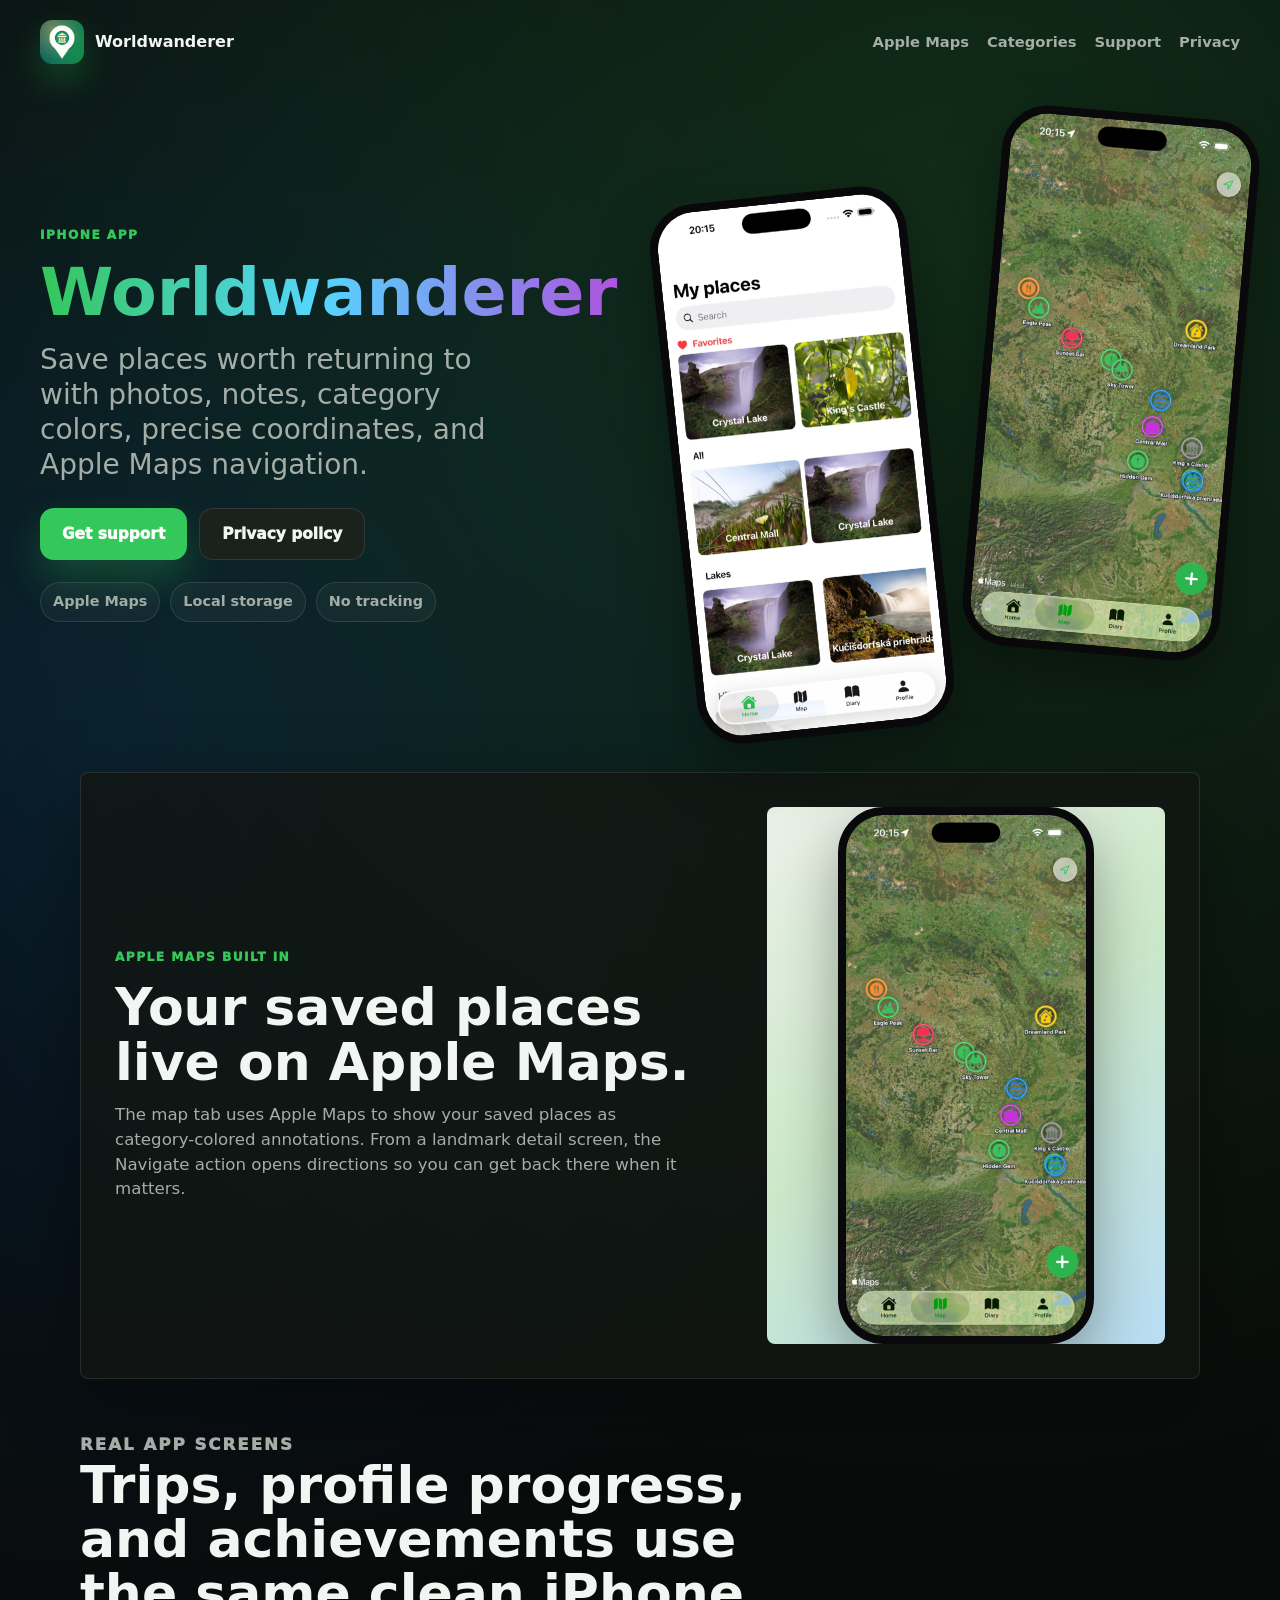
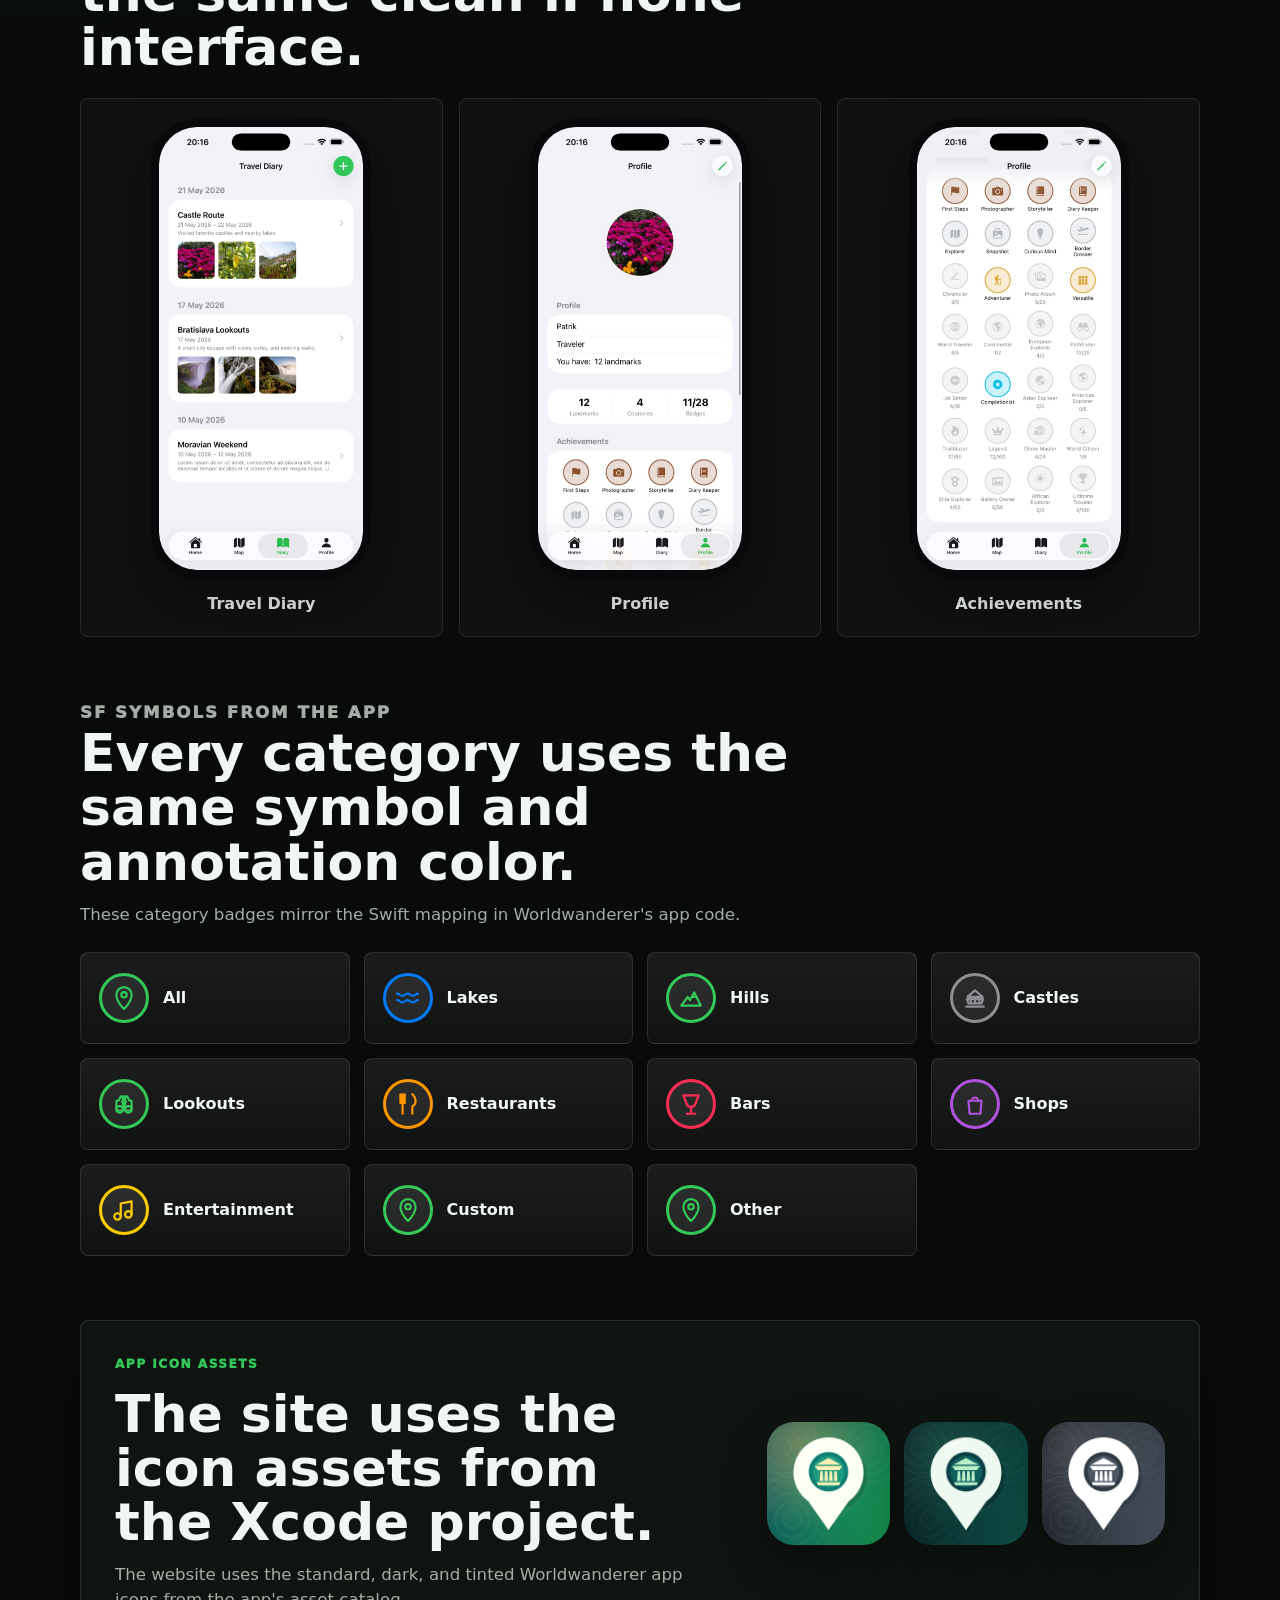
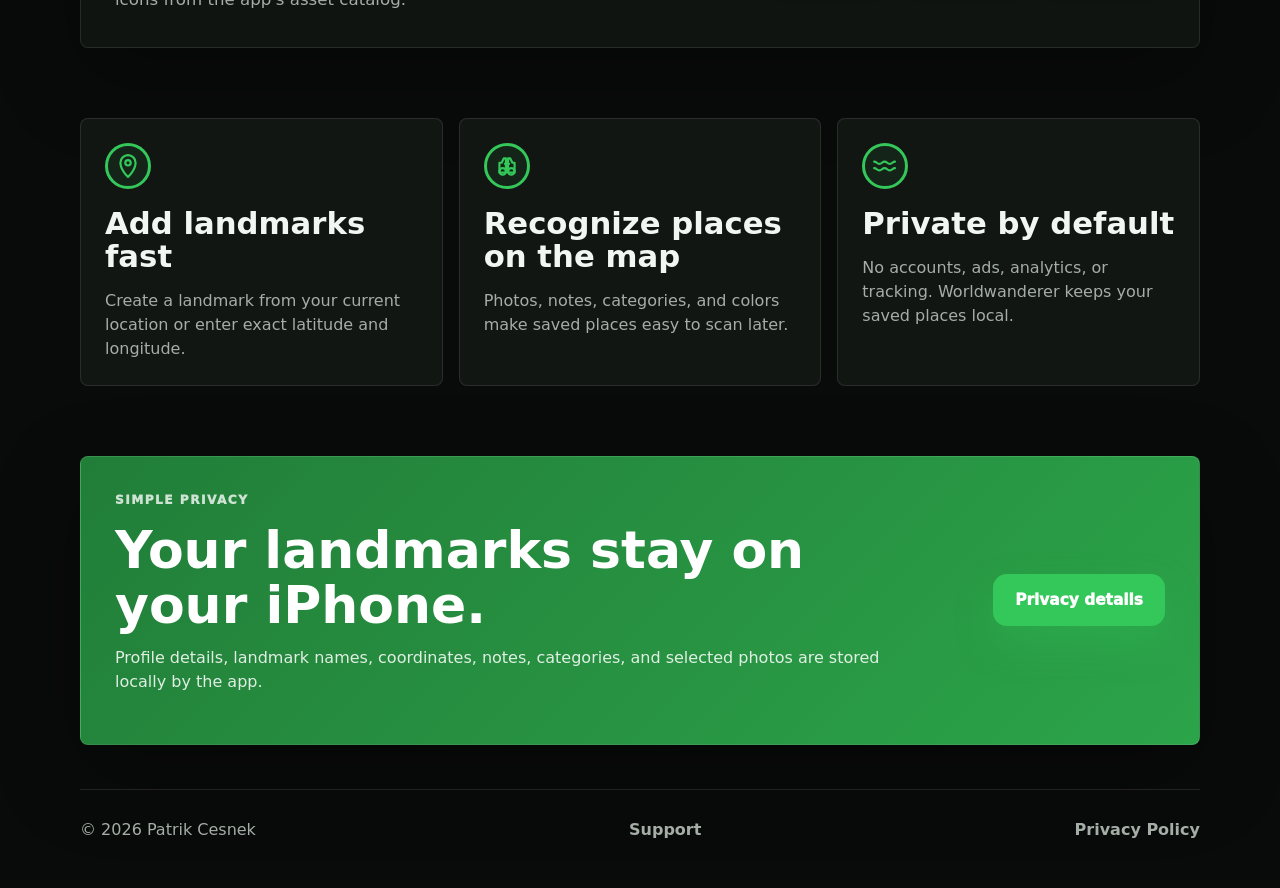
==== commit 930c7f6e: "upload screenshots" ====
--- a/index.html
+++ b/index.html
@@ -3,8 +3,8 @@
   <head>
     <meta charset="utf-8">
     <meta name="viewport" content="width=device-width, initial-scale=1">
-    <meta name="description" content="Landmarky is an iPhone app for saving personal landmarks with photos, categories, notes, coordinates, and Apple Maps navigation.">
-    <title>Landmarky | Personal Landmarks on iPhone</title>
+    <meta name="description" content="Worldwanderer is an iPhone app for saving personal landmarks with photos, categories, notes, coordinates, and Apple Maps navigation.">
+    <title>Worldwanderer | Personal Landmarks on iPhone</title>
     <link rel="icon" href="assets/app-icon.png">
     <link rel="apple-touch-icon" href="assets/app-icon.png">
     <link rel="stylesheet" href="styles.css">
@@ -23,9 +23,9 @@
     </svg>
 
     <header class="site-header">
-      <a class="brand" href="index.html" aria-label="Landmarky home">
+      <a class="brand" href="index.html" aria-label="Worldwanderer home">
         <img src="assets/app-icon.png" alt="" width="44" height="44">
-        <span>Landmarky</span>
+        <span>Worldwanderer</span>
       </a>
       <nav aria-label="Primary navigation">
         <a href="#apple-maps">Apple Maps</a>
@@ -39,21 +39,25 @@
       <section class="hero">
         <div class="hero-copy">
           <p class="eyebrow">iPhone app</p>
-          <h1>Landmarky</h1>
+          <h1>Worldwanderer</h1>
           <p class="lede">Save places worth returning to with photos, notes, category colors, precise coordinates, and Apple Maps navigation.</p>
-          <div class="hero-actions" aria-label="Landmarky links">
+          <div class="hero-actions" aria-label="Worldwanderer links">
             <a class="button primary" href="support.html">Get support</a>
             <a class="button secondary" href="privacy.html">Privacy policy</a>
           </div>
-          <div class="hero-meta" aria-label="Landmarky highlights">
+          <div class="hero-meta" aria-label="Worldwanderer highlights">
             <span>Apple Maps</span>
             <span>Local storage</span>
             <span>No tracking</span>
           </div>
         </div>
-        <div class="device-stage" aria-label="Landmarky iPhone screen previews">
-          <img class="phone-shot home-shot" src="assets/iphone-home.svg" alt="Landmarky My landmarks iPhone screen">
-          <img class="phone-shot map-shot" src="assets/iphone-map.svg" alt="Landmarky Apple Maps iPhone screen">
+        <div class="device-stage" aria-label="Worldwanderer iPhone screen previews">
+          <div class="phone-shot home-shot">
+            <img src="assets/worldwanderer-home.jpg" alt="Worldwanderer My places iPhone screen" width="720" height="1564">
+          </div>
+          <div class="phone-shot map-shot">
+            <img src="assets/worldwanderer-map.jpg" alt="Worldwanderer Apple Maps iPhone screen" width="720" height="1564">
+          </div>
         </div>
       </section>
 
@@ -64,15 +68,44 @@
           <p>The map tab uses Apple Maps to show your saved places as category-colored annotations. From a landmark detail screen, the Navigate action opens directions so you can get back there when it matters.</p>
         </div>
         <div class="maps-proof">
-          <img src="assets/iphone-map.svg" alt="Apple Maps with Landmarky category annotations">
+          <div class="phone-shot proof-shot">
+            <img src="assets/worldwanderer-map.jpg" alt="Apple Maps with Worldwanderer category annotations" width="720" height="1564">
+          </div>
         </div>
       </section>
 
-      <section id="categories" class="categories-section" aria-label="Landmarky categories">
+      <section class="screen-gallery" aria-label="Worldwanderer app screenshots">
+        <div class="section-heading">
+          <p class="eyebrow">Real app screens</p>
+          <h2>Trips, profile progress, and achievements use the same clean iPhone interface.</h2>
+        </div>
+        <div class="screen-grid">
+          <article class="screen-card">
+            <div class="phone-shot mini-shot">
+              <img src="assets/worldwanderer-diary.jpg" alt="Worldwanderer Travel Diary iPhone screen" width="720" height="1564">
+            </div>
+            <strong>Travel Diary</strong>
+          </article>
+          <article class="screen-card">
+            <div class="phone-shot mini-shot">
+              <img src="assets/worldwanderer-profile.jpg" alt="Worldwanderer Profile iPhone screen" width="720" height="1564">
+            </div>
+            <strong>Profile</strong>
+          </article>
+          <article class="screen-card">
+            <div class="phone-shot mini-shot">
+              <img src="assets/worldwanderer-achievements.jpg" alt="Worldwanderer Achievements iPhone screen" width="720" height="1564">
+            </div>
+            <strong>Achievements</strong>
+          </article>
+        </div>
+      </section>
+
+      <section id="categories" class="categories-section" aria-label="Worldwanderer categories">
         <div class="section-heading">
           <p class="eyebrow">SF Symbols from the app</p>
           <h2>Every category uses the same symbol and annotation color.</h2>
-          <p>These category badges mirror the Swift mapping in Landmarky's app code.</p>
+          <p>These category badges mirror the Swift mapping in Worldwanderer's app code.</p>
         </div>
         <div class="category-grid">
           <article class="category-card all"><span class="sf-badge" aria-label="mappin.circle.fill"><svg><use href="#icon-pin"></use></svg></span><strong>All</strong></article>
@@ -89,16 +122,16 @@
         </div>
       </section>
 
-      <section class="icon-band" aria-label="Landmarky app icons">
+      <section class="icon-band" aria-label="Worldwanderer app icons">
         <div class="section-copy">
           <p class="eyebrow">App icon assets</p>
           <h2>The site uses the icon assets from the Xcode project.</h2>
-          <p>The website uses the standard, dark, and tinted Landmarky app icons from the app's asset catalog.</p>
+          <p>The website uses the standard, dark, and tinted Worldwanderer app icons from the app's asset catalog.</p>
         </div>
         <div class="icon-showcase">
-          <img src="assets/app-icon.png" alt="Landmarky app icon">
-          <img src="assets/app-icon-dark.png" alt="Landmarky dark app icon">
-          <img src="assets/app-icon-tinted.png" alt="Landmarky tinted app icon">
+          <img src="assets/app-icon.png" alt="Worldwanderer app icon">
+          <img src="assets/app-icon-dark.png" alt="Worldwanderer dark app icon">
+          <img src="assets/app-icon-tinted.png" alt="Worldwanderer tinted app icon">
         </div>
       </section>
 
@@ -116,7 +149,7 @@
         <article class="feature-card">
           <span class="feature-icon"><svg><use href="#icon-water"></use></svg></span>
           <h2>Private by default</h2>
-          <p>No accounts, ads, analytics, or tracking. Landmarky keeps your saved places local.</p>
+          <p>No accounts, ads, analytics, or tracking. Worldwanderer keeps your saved places local.</p>
         </article>
       </section>
 
--- a/styles.css
+++ b/styles.css
@@ -19,39 +19,46 @@
 }
 * { box-sizing: border-box; }
 html { scroll-behavior: smooth; }
-body { min-height: 100vh; margin: 0; color: var(--text); background: radial-gradient(circle at 74% 6%, rgba(52, 199, 89, 0.18), transparent 32%), radial-gradient(circle at 8% 18%, rgba(0, 122, 255, 0.14), transparent 26%), var(--bg); line-height: 1.5; }
+body { min-height: 100vh; margin: 0; overflow-x: hidden; color: var(--text); background: radial-gradient(circle at 74% 6%, rgba(52, 199, 89, 0.18), transparent 32%), radial-gradient(circle at 8% 18%, rgba(0, 122, 255, 0.14), transparent 26%), var(--bg); line-height: 1.5; }
 a { color: inherit; text-decoration: none; }
 svg { display: block; }
 .icon-sprite { position: absolute; width: 0; height: 0; overflow: hidden; }
-.site-header, .hero, .maps-band, .categories-section, .icon-band, .feature-grid, .site-footer, .page-hero, .policy-content, .support-grid { width: min(1120px, calc(100% - 32px)); margin-inline: auto; }
-.site-header { display: flex; align-items: center; justify-content: space-between; gap: 22px; padding: 20px 0; }
+.site-header, .hero, .maps-band, .screen-gallery, .categories-section, .icon-band, .feature-grid, .site-footer, .page-hero, .policy-content, .support-grid { width: min(1120px, calc(100% - 32px)); margin-inline: auto; }
+.site-header { width: min(1500px, calc(100% - 80px)); display: flex; align-items: center; justify-content: space-between; gap: 22px; padding: 20px 0; }
 .brand { display: inline-flex; align-items: center; gap: 11px; font-weight: 900; letter-spacing: 0; }
 .brand img { width: 44px; height: 44px; border-radius: 12px; box-shadow: 0 16px 34px rgba(52, 199, 89, 0.26); }
 nav { display: flex; align-items: center; gap: 18px; color: var(--muted); font-size: 0.92rem; font-weight: 850; }
 nav a:hover, nav a[aria-current="page"] { color: var(--text); }
-.hero { display: grid; grid-template-columns: minmax(0, 1fr) minmax(340px, 0.92fr); align-items: center; gap: clamp(34px, 7vw, 72px); padding: 28px 0 56px; }
-.hero-copy { max-width: 660px; }
+.hero { position: relative; isolation: isolate; width: min(1500px, calc(100% - 80px)); display: grid; grid-template-columns: minmax(480px, 0.86fr) minmax(620px, 1.14fr); align-items: center; gap: clamp(40px, 6vw, 78px); padding: 28px 0 36px; }
+.hero-copy { position: relative; z-index: 900; max-width: 720px; }
 .eyebrow { margin: 0 0 14px; color: var(--apple-green); font-size: 0.76rem; font-weight: 950; letter-spacing: 0.12em; text-transform: uppercase; }
 h1, h2, h3, p { margin-top: 0; }
-h1 { margin-bottom: 18px; font-size: clamp(4.1rem, 10vw, 7.6rem); line-height: 0.9; letter-spacing: 0; background: linear-gradient(90deg, #34c759 0%, #55d6ff 48%, #af52de 100%); color: transparent; background-clip: text; -webkit-background-clip: text; }
+h1 { position: relative; z-index: 910; display: inline-block; margin-bottom: 8px; padding: 0 0.06em 0.1em 0; font-size: clamp(3rem, 5.2vw, 4.9rem); line-height: 1.05; letter-spacing: 0; background: linear-gradient(90deg, #34c759 0%, #55d6ff 48%, #af52de 100%); color: transparent; background-clip: text; -webkit-background-clip: text; overflow: visible; }
+.hero h1 { white-space: nowrap; }
 h2 { margin-bottom: 14px; font-size: clamp(2rem, 4.8vw, 3.25rem); line-height: 1.04; letter-spacing: 0; }
 h3 { margin-bottom: 8px; font-size: 1.16rem; line-height: 1.2; letter-spacing: 0; }
 .lede { max-width: 630px; margin-bottom: 26px; color: var(--muted); font-size: clamp(1.25rem, 3vw, 1.75rem); line-height: 1.25; }
-.hero-actions { display: flex; flex-wrap: wrap; gap: 12px; }
-.button { display: inline-flex; align-items: center; justify-content: center; min-height: 52px; padding: 0 22px; border-radius: 14px; font-size: 0.96rem; font-weight: 950; }
+.hero-actions { position: relative; z-index: 920; display: flex; flex-wrap: wrap; gap: 12px; }
+.button { position: relative; z-index: 930; display: inline-flex; align-items: center; justify-content: center; min-height: 52px; padding: 0 22px; border-radius: 14px; font-size: 0.96rem; font-weight: 950; }
 .button.primary { color: #fff; background: var(--apple-green); box-shadow: 0 18px 38px rgba(52, 199, 89, 0.26); }
 .button.secondary { color: var(--text); background: var(--surface-high); border: 1px solid var(--line); }
 .hero-meta { display: flex; flex-wrap: wrap; gap: 10px; margin-top: 22px; color: var(--muted); font-size: 0.9rem; font-weight: 850; }
 .hero-meta span { padding: 8px 12px; border: 1px solid var(--line); border-radius: 999px; background: rgba(255, 255, 255, 0.04); }
-.device-stage { position: relative; min-height: 630px; justify-self: stretch; }
-.phone-shot { position: absolute; width: min(318px, 38vw); }
-.home-shot { left: 0; top: 82px; z-index: 2; transform: rotate(-6deg); }
-.map-shot { right: 0; top: 0; transform: rotate(5deg); }
-.maps-band, .icon-band, .privacy-band { display: grid; grid-template-columns: minmax(0, 0.95fr) minmax(280px, 0.65fr); align-items: center; gap: clamp(28px, 6vw, 70px); padding: 34px; margin-bottom: 70px; border: 1px solid var(--line); border-radius: 8px; background: rgba(18, 22, 19, 0.82); box-shadow: 0 28px 80px rgba(0, 0, 0, 0.34); }
+.device-stage { position: relative; z-index: 0; display: flex; align-items: flex-start; justify-content: flex-end; gap: clamp(36px, 4vw, 64px); min-height: 600px; justify-self: stretch; }
+.phone-shot { position: relative; width: clamp(218px, 21vw, 258px); overflow: hidden; border: clamp(7px, 0.7vw, 10px) solid #09090b; border-radius: clamp(34px, 3.6vw, 46px); background: #09090b; box-shadow: 0 24px 58px rgba(0, 0, 0, 0.34); }
+.phone-shot img { display: block; width: 100%; height: auto; border-radius: clamp(26px, 3vw, 36px); }
+.home-shot { z-index: 2; margin-top: 82px; transform: rotate(-6deg); }
+.map-shot { transform: rotate(5deg); }
+.maps-band, .icon-band, .privacy-band { display: grid; grid-template-columns: minmax(0, 0.95fr) minmax(280px, 0.65fr); align-items: center; gap: clamp(28px, 6vw, 70px); padding: 34px; margin-bottom: 44px; border: 1px solid var(--line); border-radius: 8px; background: rgba(18, 22, 19, 0.82); box-shadow: 0 28px 80px rgba(0, 0, 0, 0.34); }
 .section-copy p:last-child, .section-heading p { max-width: 720px; margin-bottom: 0; color: var(--muted); font-size: 1.04rem; }
 .maps-proof { display: grid; place-items: center; min-height: 520px; overflow: hidden; border-radius: 8px; background: linear-gradient(145deg, #ebf1e8, #cce8c9 48%, #b9def5); }
-.maps-proof img { width: min(284px, 62vw); }
-.categories-section { padding: 12px 0 70px; }
+.proof-shot { width: min(256px, 56vw); transform: none; }
+.screen-gallery { padding: 10px 0 64px; }
+.screen-grid { display: grid; grid-template-columns: repeat(3, minmax(0, 1fr)); gap: 16px; align-items: start; }
+.screen-card { display: grid; gap: 14px; justify-items: center; min-height: 100%; padding: 20px; border: 1px solid var(--line); border-radius: 8px; background: rgba(18, 22, 19, 0.72); }
+.mini-shot { width: min(220px, 100%); transform: none; }
+.screen-card strong { color: var(--text); font-size: 1rem; }
+.categories-section { padding: 0 0 64px; }
 .section-heading { max-width: 720px; margin-bottom: 24px; }
 .category-grid { display: grid; grid-template-columns: repeat(4, minmax(0, 1fr)); gap: 14px; }
 .category-card { --category-color: var(--apple-green); display: flex; align-items: center; gap: 14px; min-height: 92px; padding: 18px; border: 1px solid var(--line); border-radius: 8px; background: linear-gradient(180deg, rgba(255, 255, 255, 0.075), rgba(255, 255, 255, 0.035)); }
@@ -72,8 +79,10 @@
 .feature-card, .support-item { padding: 24px; border: 1px solid var(--line); border-radius: 8px; background: var(--surface); }
 .feature-icon { display: grid; place-items: center; width: 46px; height: 46px; margin-bottom: 18px; color: var(--apple-green); border: 3px solid currentColor; border-radius: 50%; background: rgba(52, 199, 89, 0.08); }
 .feature-card p, .support-item p, .policy-content p { margin-bottom: 0; color: var(--muted); }
-.privacy-band { width: min(1120px, calc(100% - 32px)); grid-template-columns: minmax(0, 1fr) auto; color: #fff; background: linear-gradient(135deg, rgba(36, 138, 61, 0.9), rgba(52, 199, 89, 0.82)); }
+.feature-card h2 { margin-bottom: 16px; font-size: clamp(1.7rem, 2.4vw, 2.25rem); line-height: 1.08; }
+.privacy-band { width: min(1120px, calc(100% - 32px)); margin-inline: auto; grid-template-columns: minmax(0, 1fr) auto; color: #fff; background: linear-gradient(135deg, rgba(36, 138, 61, 0.9), rgba(52, 199, 89, 0.82)); }
 .privacy-band .eyebrow { color: rgba(255, 255, 255, 0.78); }
+.privacy-band h2 { font-size: clamp(2.2rem, 4.2vw, 3.25rem); }
 .privacy-band p:last-child { color: rgba(255, 255, 255, 0.86); }
 .site-footer { display: flex; flex-wrap: wrap; justify-content: space-between; gap: 18px; padding: 28px 0 46px; color: var(--muted); border-top: 1px solid var(--line); }
 .site-footer a { font-weight: 850; }
@@ -86,26 +95,26 @@
 .policy-content { padding-top: 12px; }
 .policy-content h2 { margin-top: 30px; font-size: 1.32rem; }
 .support-grid { display: grid; grid-template-columns: repeat(2, minmax(0, 1fr)); gap: 16px; padding-top: 12px; }
-@media (max-width: 980px) {
+@media (max-width: 1080px) {
   .hero, .maps-band, .icon-band, .privacy-band { grid-template-columns: 1fr; }
-  .device-stage { min-height: 620px; max-width: 700px; width: 100%; margin: 0 auto; }
+  .device-stage { min-height: 600px; max-width: 700px; width: 100%; margin: 18px auto 0; padding: 0 18px; }
   .category-grid { grid-template-columns: repeat(2, minmax(0, 1fr)); }
 }
 @media (max-width: 760px) {
-  .site-header { align-items: flex-start; flex-direction: column; }
+  .site-header { width: min(1120px, calc(100% - 32px)); align-items: flex-start; flex-direction: column; }
   nav { flex-wrap: wrap; }
-  .hero { gap: 28px; padding-top: 28px; }
+  .hero { width: min(1120px, calc(100% - 32px)); gap: 28px; padding-top: 28px; }
   .hero-actions, .button { width: 100%; }
-  .device-stage { min-height: 926px; }
-  .phone-shot { left: 50%; right: auto; width: min(84vw, 318px); transform: translateX(-50%); }
-  .home-shot { top: 0; }
-  .map-shot { top: 444px; }
+  .device-stage { position: relative; display: flex; flex-direction: column; align-items: center; gap: 34px; min-height: auto; padding: 28px 0 0; }
+  .phone-shot { position: relative; left: auto; right: auto; width: min(76vw, 288px); }
+  .home-shot { top: auto; margin-top: 0; transform: rotate(-3deg); }
+  .map-shot { top: auto; transform: rotate(3deg); }
   .maps-band, .icon-band, .privacy-band { padding: 24px; }
   .maps-proof { min-height: 480px; }
-  .category-grid, .feature-grid, .support-grid { grid-template-columns: 1fr; }
+  .category-grid, .screen-grid, .feature-grid, .support-grid { grid-template-columns: 1fr; }
   .icon-showcase { grid-template-columns: repeat(3, minmax(74px, 1fr)); }
 }
 @media (max-width: 430px) {
-  h1 { font-size: clamp(4rem, 19vw, 5rem); }
+  h1 { font-size: clamp(2.25rem, 11.5vw, 2.9rem); }
   .category-card { min-height: 86px; }
 }
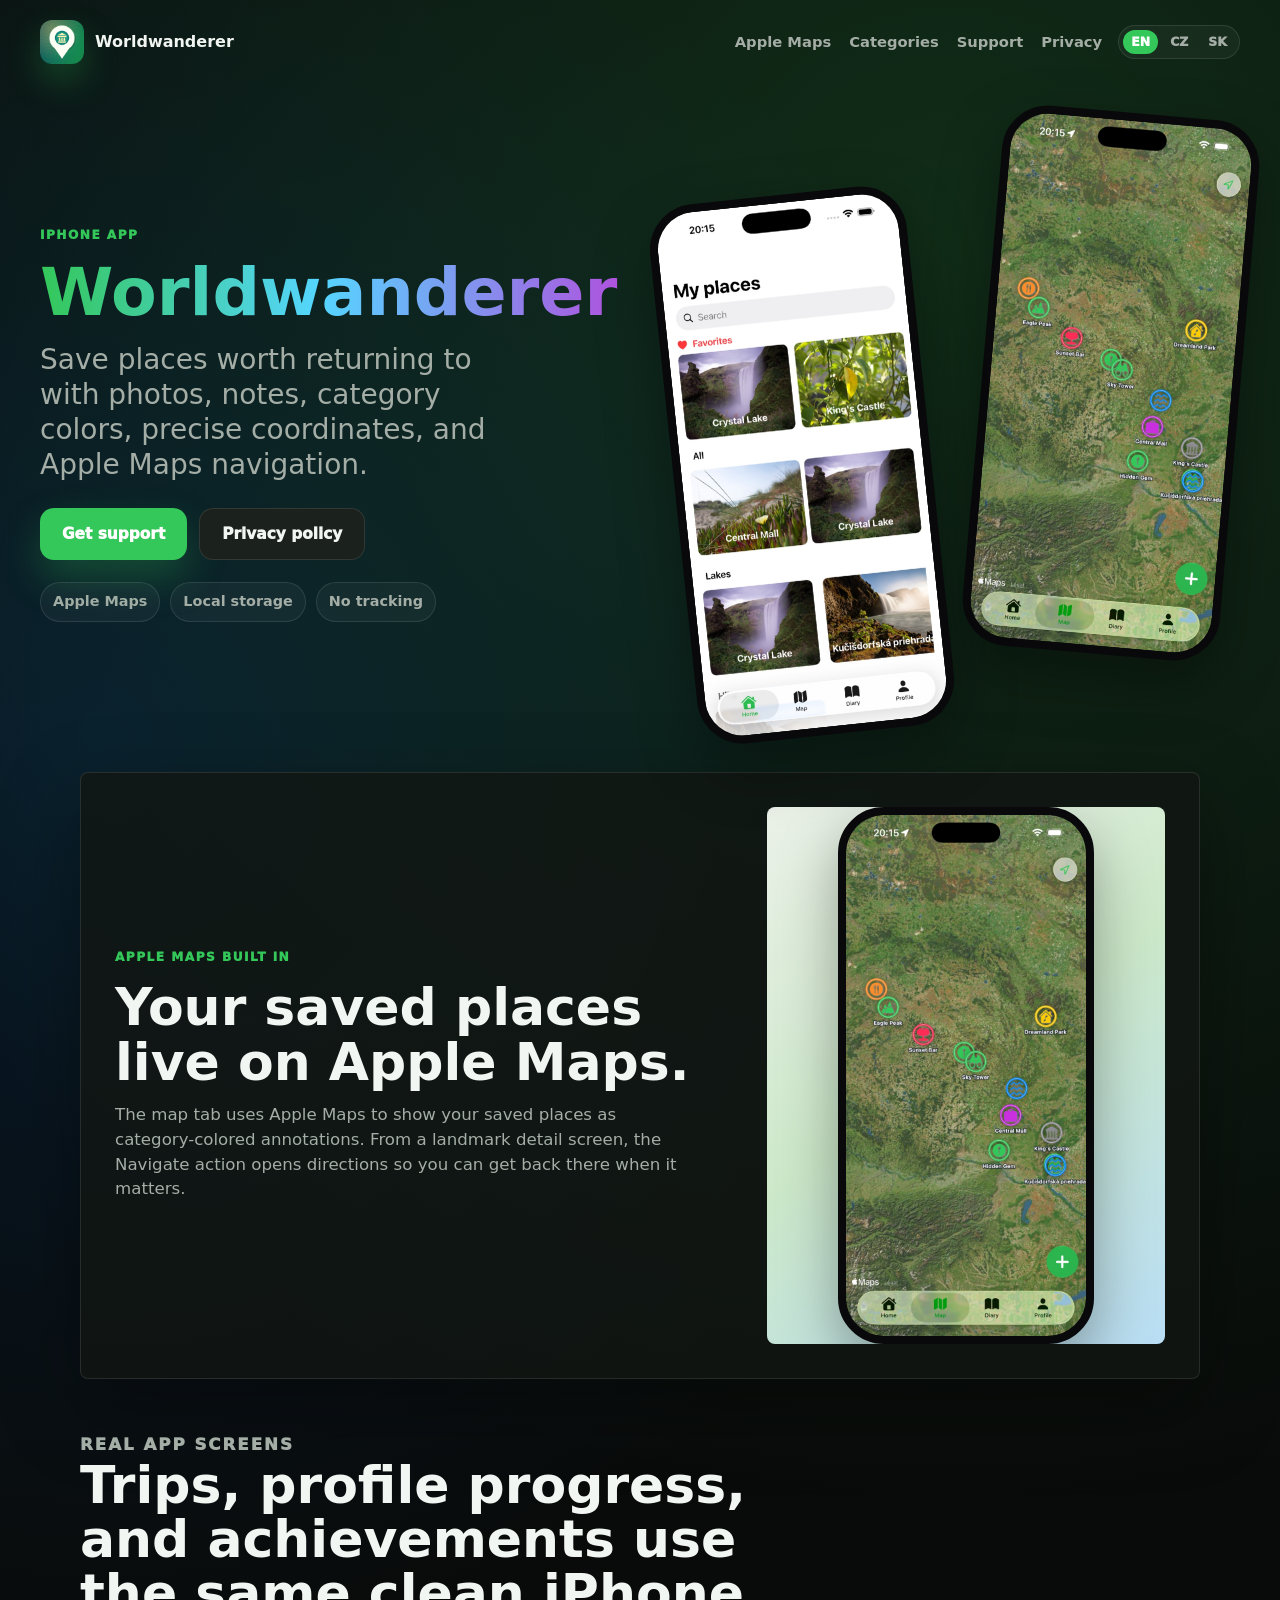
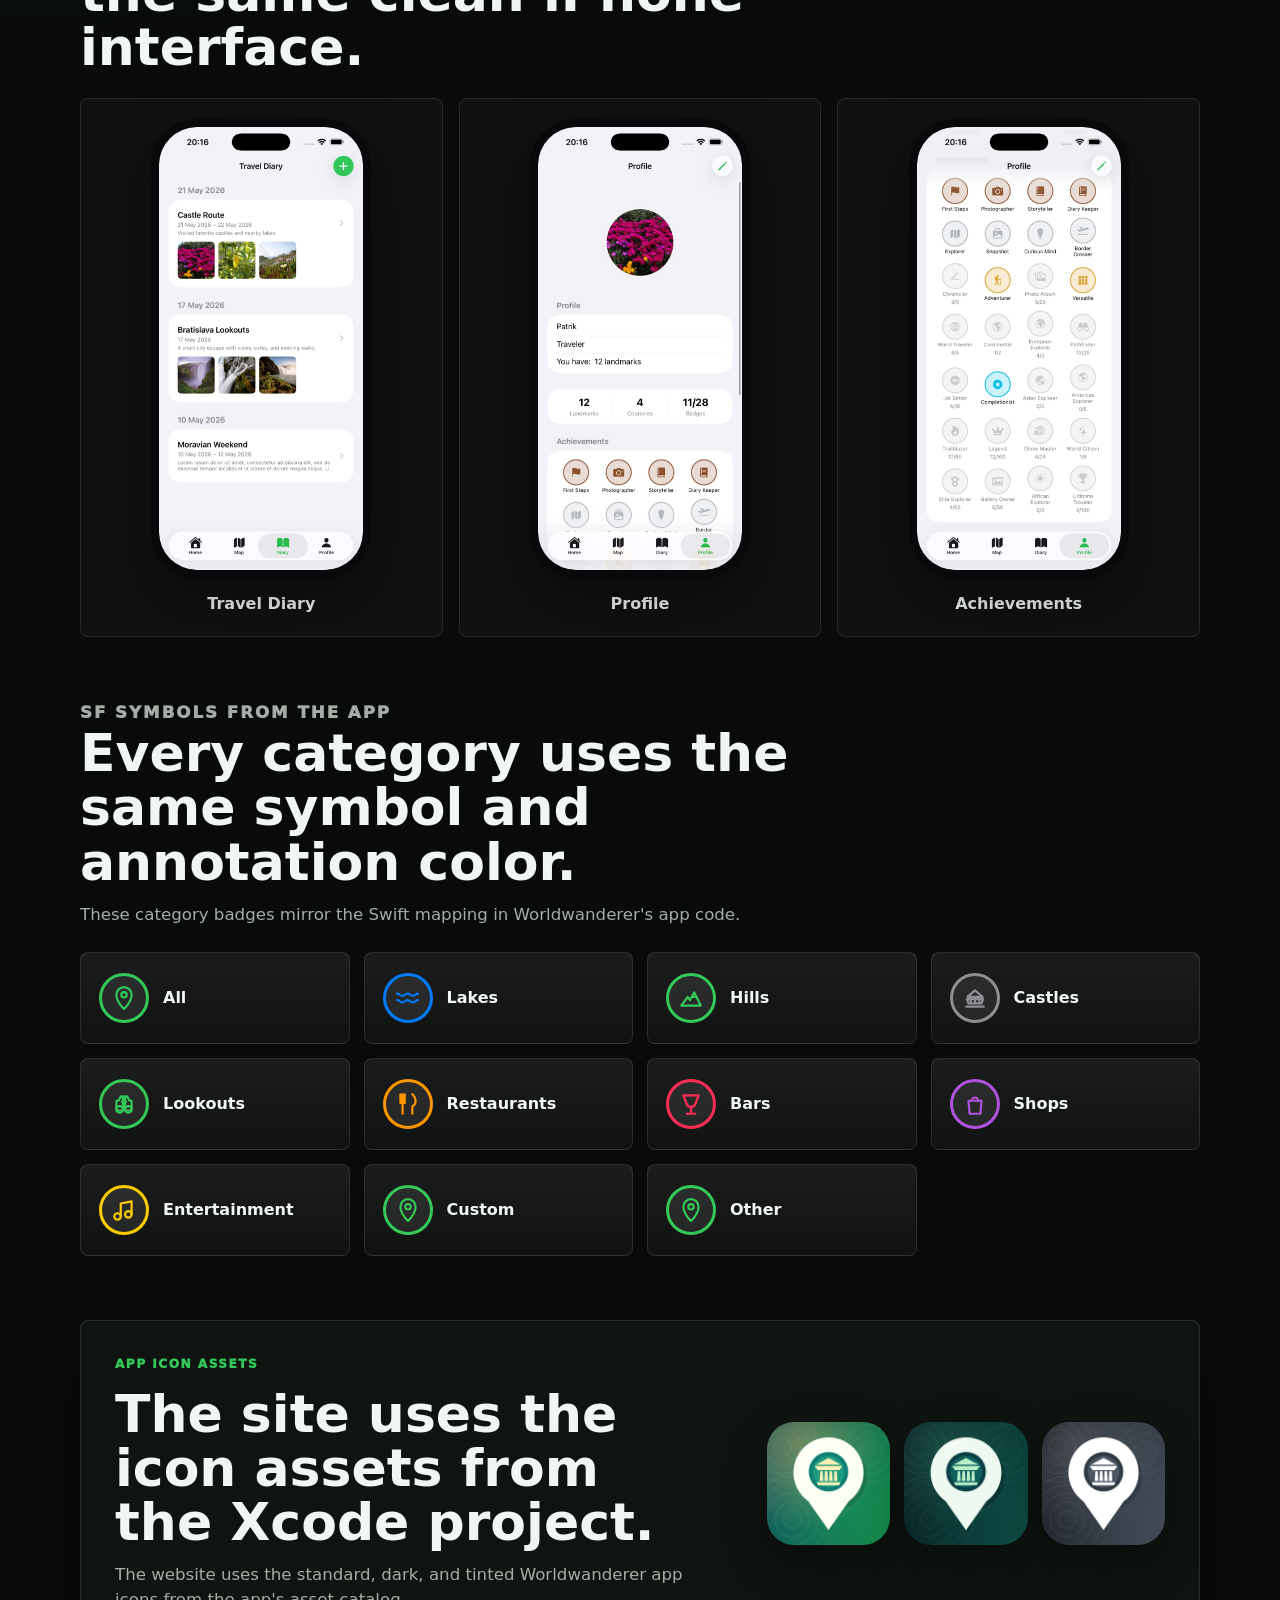
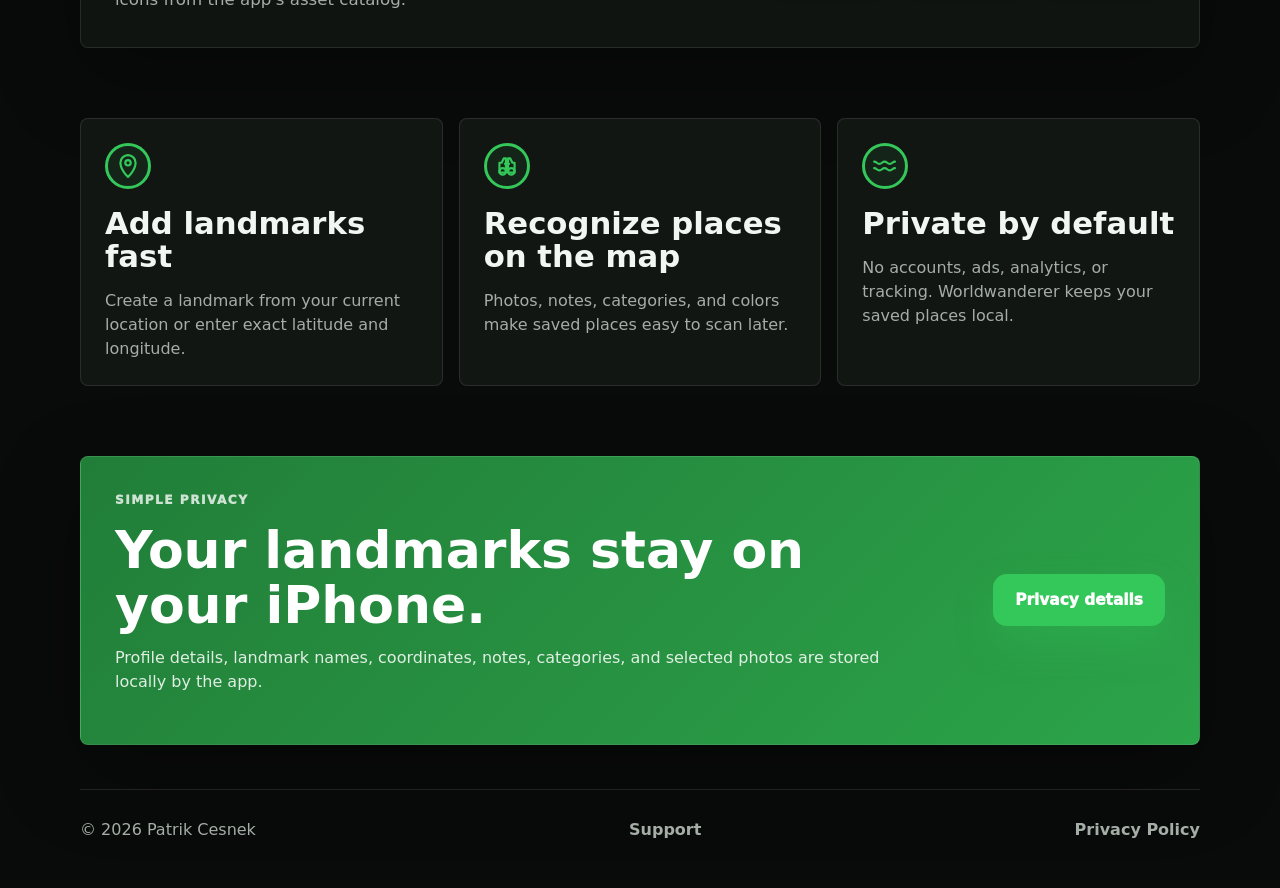
==== commit 179cfcf9: "localize" ====
--- a/index.html
+++ b/index.html
@@ -9,7 +9,7 @@
     <link rel="apple-touch-icon" href="assets/app-icon.png">
     <link rel="stylesheet" href="styles.css">
   </head>
-  <body>
+  <body data-page="home">
     <svg class="icon-sprite" aria-hidden="true">
       <symbol id="icon-water" viewBox="0 0 24 24"><path d="M2 8c2.4 0 2.4 2 4.8 2S9.2 8 11.6 8 14 10 16.4 10 18.8 8 21.2 8"/><path d="M2 14c2.4 0 2.4 2 4.8 2s2.4-2 4.8-2 2.4 2 4.8 2 2.4-2 4.8-2"/></symbol>
       <symbol id="icon-mountain" viewBox="0 0 24 24"><path d="M3 19h18L15 7l-4 7-2-3-6 8z"/><path d="M15 7l-2.2 4h4.2"/></symbol>
@@ -27,28 +27,35 @@
         <img src="assets/app-icon.png" alt="" width="44" height="44">
         <span>Worldwanderer</span>
       </a>
-      <nav aria-label="Primary navigation">
-        <a href="#apple-maps">Apple Maps</a>
-        <a href="#categories">Categories</a>
-        <a href="support.html">Support</a>
-        <a href="privacy.html">Privacy</a>
-      </nav>
+      <div class="header-links">
+        <nav aria-label="Primary navigation">
+          <a href="#apple-maps" data-i18n="nav.appleMaps">Apple Maps</a>
+          <a href="#categories" data-i18n="nav.categories">Categories</a>
+          <a href="support.html" data-i18n="nav.support">Support</a>
+          <a href="privacy.html" data-i18n="nav.privacy">Privacy</a>
+        </nav>
+        <div class="language-switcher" aria-label="Language">
+          <a href="?lang=en" data-lang-option="en">EN</a>
+          <a href="?lang=cz" data-lang-option="cz">CZ</a>
+          <a href="?lang=sk" data-lang-option="sk">SK</a>
+        </div>
+      </div>
     </header>
 
     <main>
       <section class="hero">
         <div class="hero-copy">
-          <p class="eyebrow">iPhone app</p>
+          <p class="eyebrow" data-i18n="home.heroEyebrow">iPhone app</p>
           <h1>Worldwanderer</h1>
-          <p class="lede">Save places worth returning to with photos, notes, category colors, precise coordinates, and Apple Maps navigation.</p>
+          <p class="lede" data-i18n="home.heroLede">Save places worth returning to with photos, notes, category colors, precise coordinates, and Apple Maps navigation.</p>
           <div class="hero-actions" aria-label="Worldwanderer links">
-            <a class="button primary" href="support.html">Get support</a>
-            <a class="button secondary" href="privacy.html">Privacy policy</a>
+            <a class="button primary" href="support.html" data-i18n="common.getSupport">Get support</a>
+            <a class="button secondary" href="privacy.html" data-i18n="common.privacyPolicy">Privacy policy</a>
           </div>
           <div class="hero-meta" aria-label="Worldwanderer highlights">
             <span>Apple Maps</span>
-            <span>Local storage</span>
-            <span>No tracking</span>
+            <span data-i18n="common.localStorage">Local storage</span>
+            <span data-i18n="common.noTracking">No tracking</span>
           </div>
         </div>
         <div class="device-stage" aria-label="Worldwanderer iPhone screen previews">
@@ -63,9 +70,9 @@
 
       <section id="apple-maps" class="maps-band">
         <div class="section-copy">
-          <p class="eyebrow">Apple Maps built in</p>
-          <h2>Your saved places live on Apple Maps.</h2>
-          <p>The map tab uses Apple Maps to show your saved places as category-colored annotations. From a landmark detail screen, the Navigate action opens directions so you can get back there when it matters.</p>
+          <p class="eyebrow" data-i18n="home.mapsEyebrow">Apple Maps built in</p>
+          <h2 data-i18n="home.mapsTitle">Your saved places live on Apple Maps.</h2>
+          <p data-i18n="home.mapsText">The map tab uses Apple Maps to show your saved places as category-colored annotations. From a landmark detail screen, the Navigate action opens directions so you can get back there when it matters.</p>
         </div>
         <div class="maps-proof">
           <div class="phone-shot proof-shot">
@@ -76,57 +83,57 @@
 
       <section class="screen-gallery" aria-label="Worldwanderer app screenshots">
         <div class="section-heading">
-          <p class="eyebrow">Real app screens</p>
-          <h2>Trips, profile progress, and achievements use the same clean iPhone interface.</h2>
+          <p class="eyebrow" data-i18n="home.screensEyebrow">Real app screens</p>
+          <h2 data-i18n="home.screensTitle">Trips, profile progress, and achievements use the same clean iPhone interface.</h2>
         </div>
         <div class="screen-grid">
           <article class="screen-card">
             <div class="phone-shot mini-shot">
               <img src="assets/worldwanderer-diary.jpg" alt="Worldwanderer Travel Diary iPhone screen" width="720" height="1564">
             </div>
-            <strong>Travel Diary</strong>
+            <strong data-i18n="screens.diary">Travel Diary</strong>
           </article>
           <article class="screen-card">
             <div class="phone-shot mini-shot">
               <img src="assets/worldwanderer-profile.jpg" alt="Worldwanderer Profile iPhone screen" width="720" height="1564">
             </div>
-            <strong>Profile</strong>
+            <strong data-i18n="screens.profile">Profile</strong>
           </article>
           <article class="screen-card">
             <div class="phone-shot mini-shot">
               <img src="assets/worldwanderer-achievements.jpg" alt="Worldwanderer Achievements iPhone screen" width="720" height="1564">
             </div>
-            <strong>Achievements</strong>
+            <strong data-i18n="screens.achievements">Achievements</strong>
           </article>
         </div>
       </section>
 
       <section id="categories" class="categories-section" aria-label="Worldwanderer categories">
         <div class="section-heading">
-          <p class="eyebrow">SF Symbols from the app</p>
-          <h2>Every category uses the same symbol and annotation color.</h2>
-          <p>These category badges mirror the Swift mapping in Worldwanderer's app code.</p>
+          <p class="eyebrow" data-i18n="home.categoriesEyebrow">SF Symbols from the app</p>
+          <h2 data-i18n="home.categoriesTitle">Every category uses the same symbol and annotation color.</h2>
+          <p data-i18n="home.categoriesText">These category badges mirror the Swift mapping in Worldwanderer's app code.</p>
         </div>
         <div class="category-grid">
-          <article class="category-card all"><span class="sf-badge" aria-label="mappin.circle.fill"><svg><use href="#icon-pin"></use></svg></span><strong>All</strong></article>
-          <article class="category-card lakes"><span class="sf-badge" aria-label="water.waves"><svg><use href="#icon-water"></use></svg></span><strong>Lakes</strong></article>
-          <article class="category-card hills"><span class="sf-badge" aria-label="mountain.2.fill"><svg><use href="#icon-mountain"></use></svg></span><strong>Hills</strong></article>
-          <article class="category-card castles"><span class="sf-badge" aria-label="building.columns.fill"><svg><use href="#icon-castle"></use></svg></span><strong>Castles</strong></article>
-          <article class="category-card lookouts"><span class="sf-badge" aria-label="binoculars.fill"><svg><use href="#icon-lookout"></use></svg></span><strong>Lookouts</strong></article>
-          <article class="category-card restaurants"><span class="sf-badge" aria-label="fork.knife.circle.fill"><svg><use href="#icon-restaurant"></use></svg></span><strong>Restaurants</strong></article>
-          <article class="category-card bars"><span class="sf-badge" aria-label="wineglass.fill"><svg><use href="#icon-bar"></use></svg></span><strong>Bars</strong></article>
-          <article class="category-card shops"><span class="sf-badge" aria-label="bag.fill"><svg><use href="#icon-shop"></use></svg></span><strong>Shops</strong></article>
-          <article class="category-card entertainment"><span class="sf-badge" aria-label="music.note.house.fill"><svg><use href="#icon-music"></use></svg></span><strong>Entertainment</strong></article>
-          <article class="category-card custom"><span class="sf-badge" aria-label="mappin.circle.fill"><svg><use href="#icon-pin"></use></svg></span><strong>Custom</strong></article>
-          <article class="category-card other"><span class="sf-badge" aria-label="mappin.circle.fill"><svg><use href="#icon-pin"></use></svg></span><strong>Other</strong></article>
+          <article class="category-card all"><span class="sf-badge" aria-label="mappin.circle.fill"><svg><use href="#icon-pin"></use></svg></span><strong data-i18n="categories.all">All</strong></article>
+          <article class="category-card lakes"><span class="sf-badge" aria-label="water.waves"><svg><use href="#icon-water"></use></svg></span><strong data-i18n="categories.lakes">Lakes</strong></article>
+          <article class="category-card hills"><span class="sf-badge" aria-label="mountain.2.fill"><svg><use href="#icon-mountain"></use></svg></span><strong data-i18n="categories.hills">Hills</strong></article>
+          <article class="category-card castles"><span class="sf-badge" aria-label="building.columns.fill"><svg><use href="#icon-castle"></use></svg></span><strong data-i18n="categories.castles">Castles</strong></article>
+          <article class="category-card lookouts"><span class="sf-badge" aria-label="binoculars.fill"><svg><use href="#icon-lookout"></use></svg></span><strong data-i18n="categories.lookouts">Lookouts</strong></article>
+          <article class="category-card restaurants"><span class="sf-badge" aria-label="fork.knife.circle.fill"><svg><use href="#icon-restaurant"></use></svg></span><strong data-i18n="categories.restaurants">Restaurants</strong></article>
+          <article class="category-card bars"><span class="sf-badge" aria-label="wineglass.fill"><svg><use href="#icon-bar"></use></svg></span><strong data-i18n="categories.bars">Bars</strong></article>
+          <article class="category-card shops"><span class="sf-badge" aria-label="bag.fill"><svg><use href="#icon-shop"></use></svg></span><strong data-i18n="categories.shops">Shops</strong></article>
+          <article class="category-card entertainment"><span class="sf-badge" aria-label="music.note.house.fill"><svg><use href="#icon-music"></use></svg></span><strong data-i18n="categories.entertainment">Entertainment</strong></article>
+          <article class="category-card custom"><span class="sf-badge" aria-label="mappin.circle.fill"><svg><use href="#icon-pin"></use></svg></span><strong data-i18n="categories.custom">Custom</strong></article>
+          <article class="category-card other"><span class="sf-badge" aria-label="mappin.circle.fill"><svg><use href="#icon-pin"></use></svg></span><strong data-i18n="categories.other">Other</strong></article>
         </div>
       </section>
 
       <section class="icon-band" aria-label="Worldwanderer app icons">
         <div class="section-copy">
-          <p class="eyebrow">App icon assets</p>
-          <h2>The site uses the icon assets from the Xcode project.</h2>
-          <p>The website uses the standard, dark, and tinted Worldwanderer app icons from the app's asset catalog.</p>
+          <p class="eyebrow" data-i18n="home.iconsEyebrow">App icon assets</p>
+          <h2 data-i18n="home.iconsTitle">The site uses the icon assets from the Xcode project.</h2>
+          <p data-i18n="home.iconsText">The website uses the standard, dark, and tinted Worldwanderer app icons from the app's asset catalog.</p>
         </div>
         <div class="icon-showcase">
           <img src="assets/app-icon.png" alt="Worldwanderer app icon">
@@ -138,35 +145,36 @@
       <section class="feature-grid" aria-label="Feature summary">
         <article class="feature-card">
           <span class="feature-icon"><svg><use href="#icon-pin"></use></svg></span>
-          <h2>Add landmarks fast</h2>
-          <p>Create a landmark from your current location or enter exact latitude and longitude.</p>
+          <h2 data-i18n="home.featureAddTitle">Add landmarks fast</h2>
+          <p data-i18n="home.featureAddText">Create a landmark from your current location or enter exact latitude and longitude.</p>
         </article>
         <article class="feature-card">
           <span class="feature-icon"><svg><use href="#icon-lookout"></use></svg></span>
-          <h2>Recognize places on the map</h2>
-          <p>Photos, notes, categories, and colors make saved places easy to scan later.</p>
+          <h2 data-i18n="home.featureMapTitle">Recognize places on the map</h2>
+          <p data-i18n="home.featureMapText">Photos, notes, categories, and colors make saved places easy to scan later.</p>
         </article>
         <article class="feature-card">
           <span class="feature-icon"><svg><use href="#icon-water"></use></svg></span>
-          <h2>Private by default</h2>
-          <p>No accounts, ads, analytics, or tracking. Worldwanderer keeps your saved places local.</p>
+          <h2 data-i18n="home.featurePrivacyTitle">Private by default</h2>
+          <p data-i18n="home.featurePrivacyText">No accounts, ads, analytics, or tracking. Worldwanderer keeps your saved places local.</p>
         </article>
       </section>
 
       <section class="privacy-band">
         <div>
-          <p class="eyebrow">Simple privacy</p>
-          <h2>Your landmarks stay on your iPhone.</h2>
-          <p>Profile details, landmark names, coordinates, notes, categories, and selected photos are stored locally by the app.</p>
+          <p class="eyebrow" data-i18n="home.privacyEyebrow">Simple privacy</p>
+          <h2 data-i18n="home.privacyTitle">Your landmarks stay on your iPhone.</h2>
+          <p data-i18n="home.privacyText">Profile details, landmark names, coordinates, notes, categories, and selected photos are stored locally by the app.</p>
         </div>
-        <a class="button primary" href="privacy.html">Privacy details</a>
+        <a class="button primary" href="privacy.html" data-i18n="home.privacyButton">Privacy details</a>
       </section>
     </main>
 
     <footer class="site-footer">
       <span>&copy; 2026 Patrik Cesnek</span>
-      <a href="support.html">Support</a>
-      <a href="privacy.html">Privacy Policy</a>
+      <a href="support.html" data-i18n="nav.support">Support</a>
+      <a href="privacy.html" data-i18n="common.privacyPolicyTitle">Privacy Policy</a>
     </footer>
+    <script src="assets/i18n.js"></script>
   </body>
 </html>
--- a/styles.css
+++ b/styles.css
@@ -27,8 +27,12 @@
 .site-header { width: min(1500px, calc(100% - 80px)); display: flex; align-items: center; justify-content: space-between; gap: 22px; padding: 20px 0; }
 .brand { display: inline-flex; align-items: center; gap: 11px; font-weight: 900; letter-spacing: 0; }
 .brand img { width: 44px; height: 44px; border-radius: 12px; box-shadow: 0 16px 34px rgba(52, 199, 89, 0.26); }
+.header-links { display: flex; align-items: center; justify-content: flex-end; gap: 16px; flex-wrap: wrap; }
 nav { display: flex; align-items: center; gap: 18px; color: var(--muted); font-size: 0.92rem; font-weight: 850; }
 nav a:hover, nav a[aria-current="page"] { color: var(--text); }
+.language-switcher { display: flex; align-items: center; gap: 4px; padding: 4px; border: 1px solid var(--line); border-radius: 999px; background: rgba(255, 255, 255, 0.04); }
+.language-switcher a { min-width: 34px; padding: 6px 8px; border-radius: 999px; color: var(--muted); font-size: 0.78rem; font-weight: 950; line-height: 1; text-align: center; }
+.language-switcher a:hover, .language-switcher a[aria-current="true"] { color: #fff; background: var(--apple-green); }
 .hero { position: relative; isolation: isolate; width: min(1500px, calc(100% - 80px)); display: grid; grid-template-columns: minmax(480px, 0.86fr) minmax(620px, 1.14fr); align-items: center; gap: clamp(40px, 6vw, 78px); padding: 28px 0 36px; }
 .hero-copy { position: relative; z-index: 900; max-width: 720px; }
 .eyebrow { margin: 0 0 14px; color: var(--apple-green); font-size: 0.76rem; font-weight: 950; letter-spacing: 0.12em; text-transform: uppercase; }
@@ -102,6 +106,7 @@
 }
 @media (max-width: 760px) {
   .site-header { width: min(1120px, calc(100% - 32px)); align-items: flex-start; flex-direction: column; }
+  .header-links { justify-content: flex-start; }
   nav { flex-wrap: wrap; }
   .hero { width: min(1120px, calc(100% - 32px)); gap: 28px; padding-top: 28px; }
   .hero-actions, .button { width: 100%; }
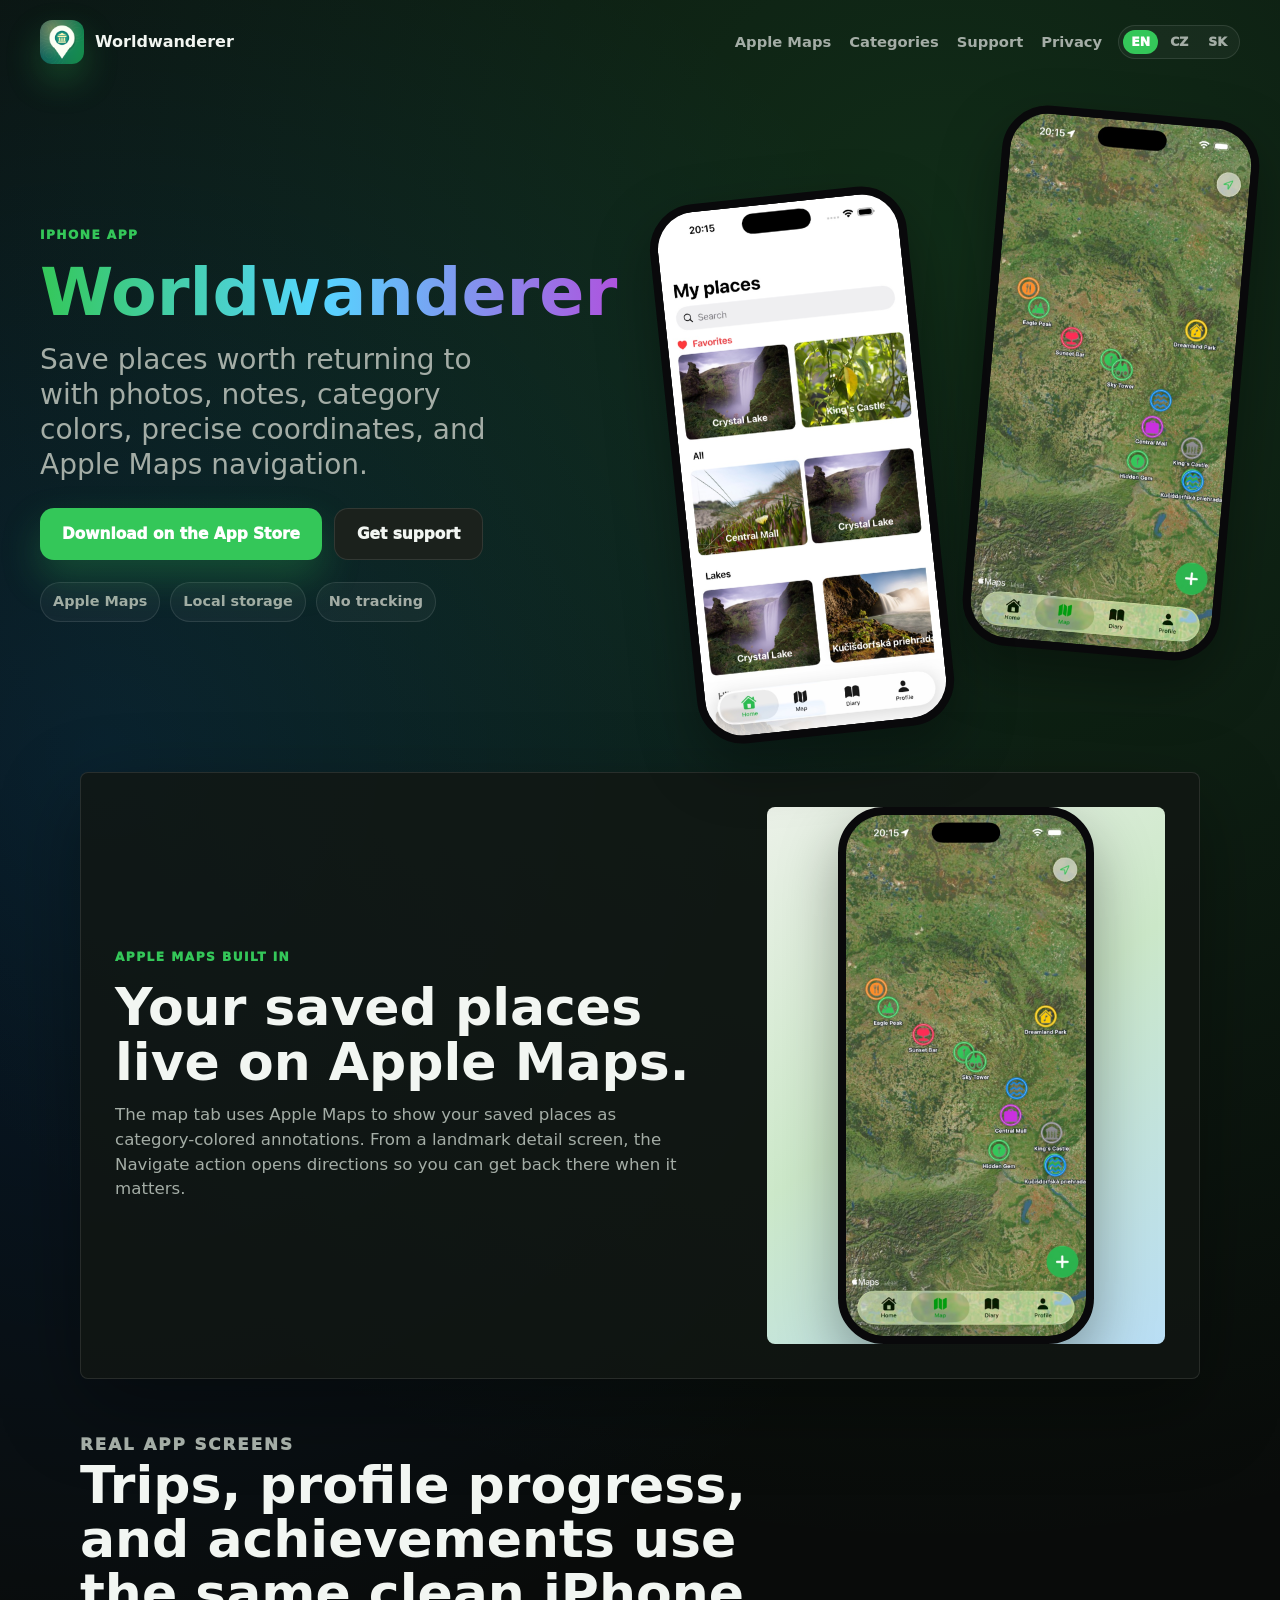
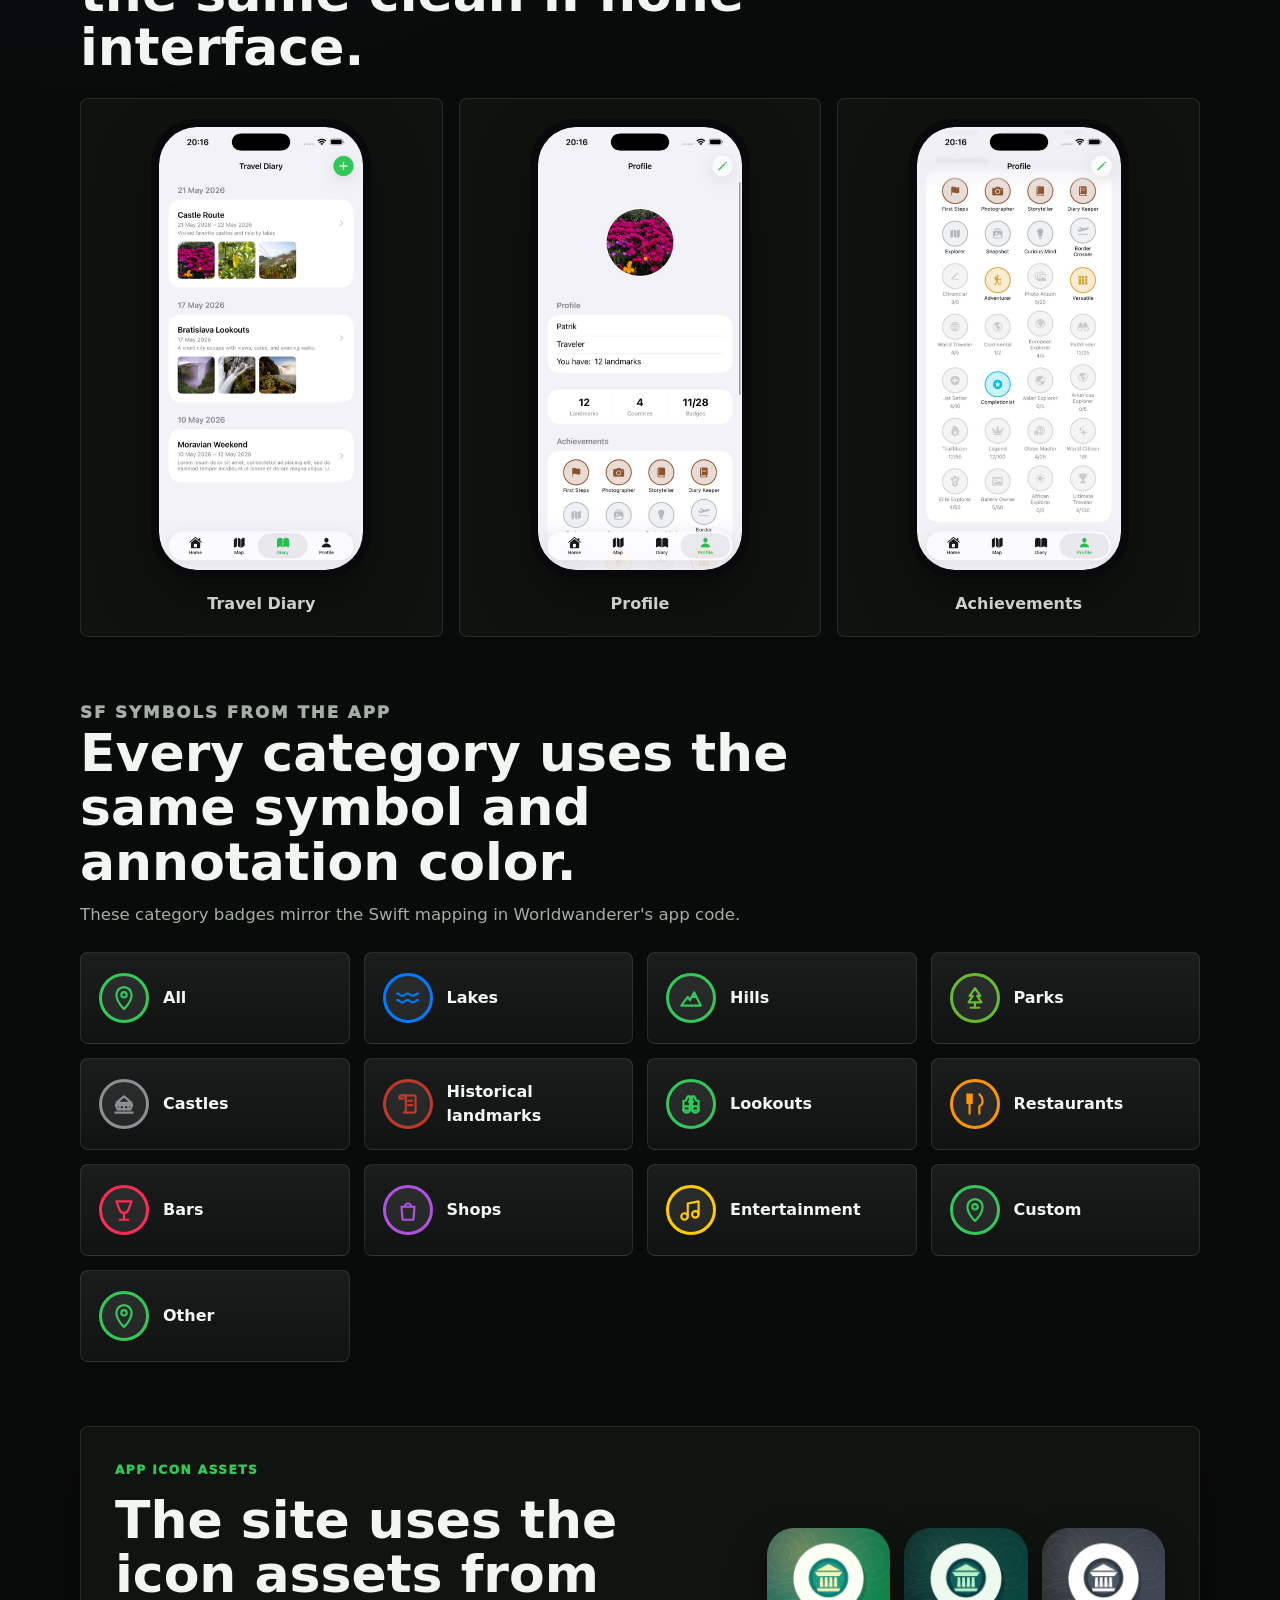
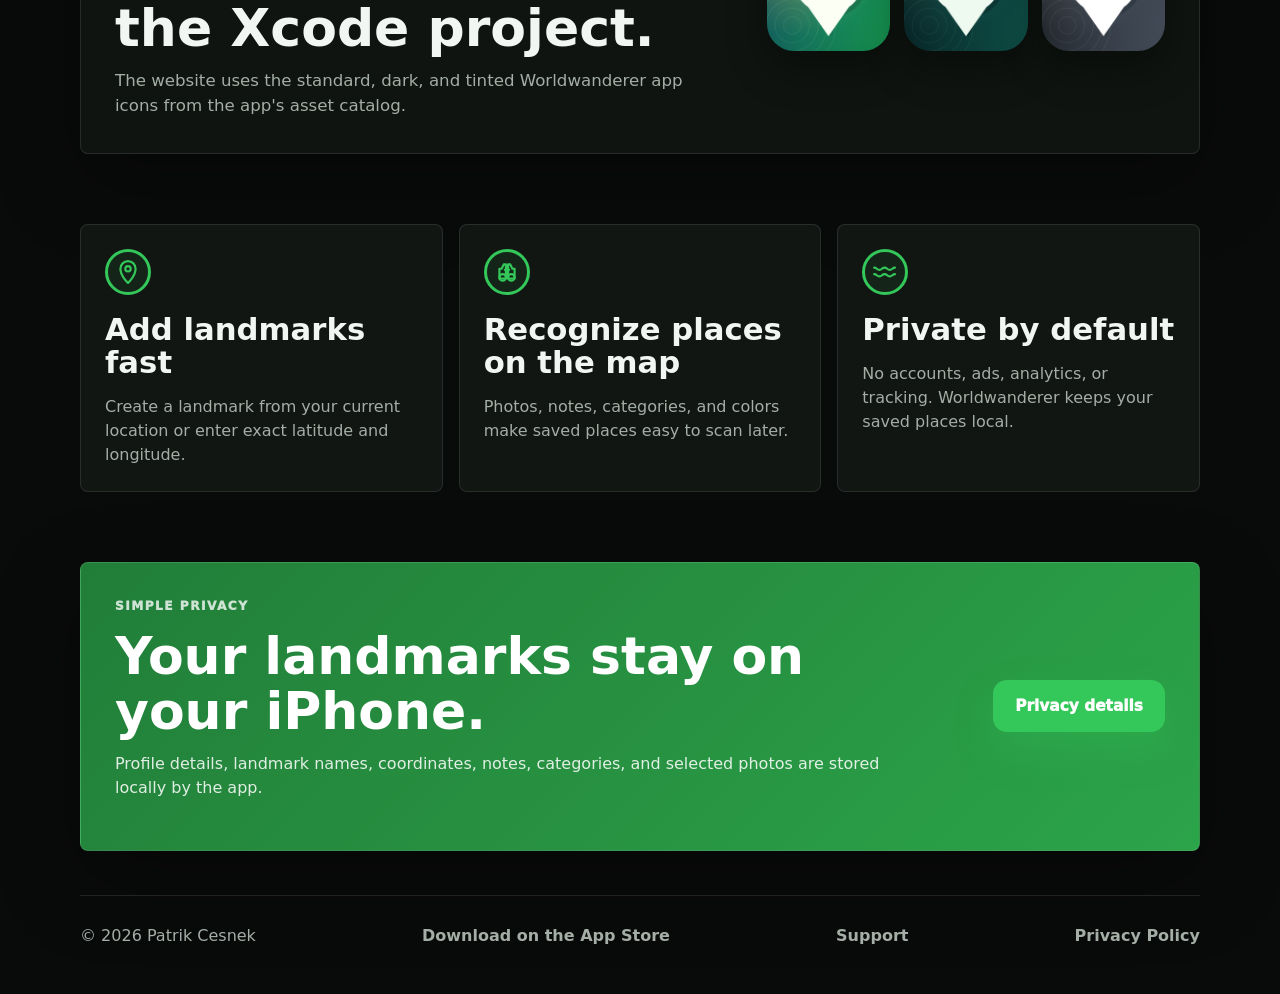
==== commit d4dd559c: "update website" ====
--- a/index.html
+++ b/index.html
@@ -3,11 +3,49 @@
   <head>
     <meta charset="utf-8">
     <meta name="viewport" content="width=device-width, initial-scale=1">
-    <meta name="description" content="Worldwanderer is an iPhone app for saving personal landmarks with photos, categories, notes, coordinates, and Apple Maps navigation.">
-    <title>Worldwanderer | Personal Landmarks on iPhone</title>
+    <meta name="description" content="Save places that matter — landmarks with photos, notes, categories and coordinates on Apple Maps. Private travel diary for iPhone. No accounts, ads, or tracking.">
+    <title>Worldwanderer — Private Travel Map & Diary App for iPhone</title>
+    <link rel="canonical" href="https://worldwanderer-web.netlify.app/">
+    <link rel="alternate" hreflang="en" href="https://worldwanderer-web.netlify.app/">
+    <link rel="alternate" hreflang="cs" href="https://worldwanderer-web.netlify.app/?lang=cz">
+    <link rel="alternate" hreflang="sk" href="https://worldwanderer-web.netlify.app/?lang=sk">
+    <link rel="alternate" hreflang="x-default" href="https://worldwanderer-web.netlify.app/">
+    <meta name="apple-itunes-app" content="app-id=6772739029">
+    <meta name="theme-color" content="#090b0a">
+    <meta property="og:type" content="website">
+    <meta property="og:site_name" content="Worldwanderer">
+    <meta property="og:title" content="Worldwanderer — Private Travel Map & Diary App for iPhone">
+    <meta property="og:description" content="Save places that matter — landmarks with photos, notes, categories and coordinates on Apple Maps. No accounts, ads, or tracking.">
+    <meta property="og:url" content="https://worldwanderer-web.netlify.app/">
+    <meta property="og:image" content="https://worldwanderer-web.netlify.app/assets/worldwanderer-home.jpg">
+    <meta property="og:image:alt" content="Worldwanderer app showing the My places screen on iPhone">
+    <meta name="twitter:card" content="summary_large_image">
+    <meta name="twitter:title" content="Worldwanderer — Private Travel Map & Diary App for iPhone">
+    <meta name="twitter:description" content="Save places that matter — landmarks with photos, notes, categories and coordinates on Apple Maps. No accounts, ads, or tracking.">
+    <meta name="twitter:image" content="https://worldwanderer-web.netlify.app/assets/worldwanderer-home.jpg">
     <link rel="icon" href="assets/app-icon.png">
     <link rel="apple-touch-icon" href="assets/app-icon.png">
     <link rel="stylesheet" href="styles.css">
+    <script type="application/ld+json">
+    {
+      "@context": "https://schema.org",
+      "@type": "MobileApplication",
+      "name": "Worldwanderer",
+      "operatingSystem": "iOS",
+      "applicationCategory": "TravelApplication",
+      "description": "Worldwanderer is a private travel companion for iPhone. Save landmarks with photos, notes, categories, colors, and precise coordinates, view them on Apple Maps, keep a travel diary, and earn achievements. No accounts, no ads, no tracking — everything stays on your device.",
+      "url": "https://worldwanderer-web.netlify.app/",
+      "installUrl": "https://apps.apple.com/app/id6772739029",
+      "offers": { "@type": "Offer", "price": "0", "priceCurrency": "USD" },
+      "author": { "@type": "Person", "name": "Patrik Cesnek" },
+      "image": "https://worldwanderer-web.netlify.app/assets/app-icon.png",
+      "screenshot": [
+        "https://worldwanderer-web.netlify.app/assets/worldwanderer-home.jpg",
+        "https://worldwanderer-web.netlify.app/assets/worldwanderer-map.jpg"
+      ],
+      "inLanguage": ["en", "cs", "sk"]
+    }
+    </script>
   </head>
   <body data-page="home">
     <svg class="icon-sprite" aria-hidden="true">
@@ -20,6 +58,8 @@
       <symbol id="icon-shop" viewBox="0 0 24 24"><path d="M6 9h12l-1 12H7L6 9z"/><path d="M9 9a3 3 0 0 1 6 0"/></symbol>
       <symbol id="icon-music" viewBox="0 0 24 24"><path d="M9 18V6l10-2v12"/><circle cx="6" cy="18" r="3"/><circle cx="16" cy="16" r="3"/></symbol>
       <symbol id="icon-pin" viewBox="0 0 24 24"><path d="M12 22s7-6.2 7-13a7 7 0 0 0-14 0c0 6.8 7 13 7 13z"/><circle cx="12" cy="9" r="2.5"/></symbol>
+      <symbol id="icon-tree" viewBox="0 0 24 24"><path d="M12 3L7 10h3l-4 6h12l-4-6h3L12 3z"/><path d="M12 16v5M8 21h8"/></symbol>
+      <symbol id="icon-scroll" viewBox="0 0 24 24"><path d="M8 4h9a2 2 0 0 1 2 2v11"/><path d="M8 4a2 2 0 0 1 2 2v12a2 2 0 0 1-2 2h9a2 2 0 0 0 2-2"/><path d="M8 4H6a2 2 0 0 0-2 2v1h4"/><path d="M12 9h4M12 13h4"/></symbol>
     </svg>
 
     <header class="site-header">
@@ -49,8 +89,8 @@
           <h1>Worldwanderer</h1>
           <p class="lede" data-i18n="home.heroLede">Save places worth returning to with photos, notes, category colors, precise coordinates, and Apple Maps navigation.</p>
           <div class="hero-actions" aria-label="Worldwanderer links">
-            <a class="button primary" href="support.html" data-i18n="common.getSupport">Get support</a>
-            <a class="button secondary" href="privacy.html" data-i18n="common.privacyPolicy">Privacy policy</a>
+            <a class="button primary" href="https://apps.apple.com/app/id6772739029" data-i18n="common.download">Download on the App Store</a>
+            <a class="button secondary" href="support.html" data-i18n="common.getSupport">Get support</a>
           </div>
           <div class="hero-meta" aria-label="Worldwanderer highlights">
             <span>Apple Maps</span>
@@ -60,7 +100,7 @@
         </div>
         <div class="device-stage" aria-label="Worldwanderer iPhone screen previews">
           <div class="phone-shot home-shot">
-            <img src="assets/worldwanderer-home.jpg" alt="Worldwanderer My places iPhone screen" width="720" height="1564">
+            <img src="assets/worldwanderer-home.jpg" alt="Worldwanderer My places iPhone screen" width="720" height="1564" fetchpriority="high">
           </div>
           <div class="phone-shot map-shot">
             <img src="assets/worldwanderer-map.jpg" alt="Worldwanderer Apple Maps iPhone screen" width="720" height="1564">
@@ -76,7 +116,7 @@
         </div>
         <div class="maps-proof">
           <div class="phone-shot proof-shot">
-            <img src="assets/worldwanderer-map.jpg" alt="Apple Maps with Worldwanderer category annotations" width="720" height="1564">
+            <img src="assets/worldwanderer-map.jpg" alt="Apple Maps with Worldwanderer category annotations" width="720" height="1564" loading="lazy" decoding="async">
           </div>
         </div>
       </section>
@@ -89,19 +129,19 @@
         <div class="screen-grid">
           <article class="screen-card">
             <div class="phone-shot mini-shot">
-              <img src="assets/worldwanderer-diary.jpg" alt="Worldwanderer Travel Diary iPhone screen" width="720" height="1564">
+              <img src="assets/worldwanderer-diary.jpg" alt="Worldwanderer Travel Diary iPhone screen" width="720" height="1564" loading="lazy" decoding="async">
             </div>
             <strong data-i18n="screens.diary">Travel Diary</strong>
           </article>
           <article class="screen-card">
             <div class="phone-shot mini-shot">
-              <img src="assets/worldwanderer-profile.jpg" alt="Worldwanderer Profile iPhone screen" width="720" height="1564">
+              <img src="assets/worldwanderer-profile.jpg" alt="Worldwanderer Profile iPhone screen" width="720" height="1564" loading="lazy" decoding="async">
             </div>
             <strong data-i18n="screens.profile">Profile</strong>
           </article>
           <article class="screen-card">
             <div class="phone-shot mini-shot">
-              <img src="assets/worldwanderer-achievements.jpg" alt="Worldwanderer Achievements iPhone screen" width="720" height="1564">
+              <img src="assets/worldwanderer-achievements.jpg" alt="Worldwanderer Achievements iPhone screen" width="720" height="1564" loading="lazy" decoding="async">
             </div>
             <strong data-i18n="screens.achievements">Achievements</strong>
           </article>
@@ -118,7 +158,9 @@
           <article class="category-card all"><span class="sf-badge" aria-label="mappin.circle.fill"><svg><use href="#icon-pin"></use></svg></span><strong data-i18n="categories.all">All</strong></article>
           <article class="category-card lakes"><span class="sf-badge" aria-label="water.waves"><svg><use href="#icon-water"></use></svg></span><strong data-i18n="categories.lakes">Lakes</strong></article>
           <article class="category-card hills"><span class="sf-badge" aria-label="mountain.2.fill"><svg><use href="#icon-mountain"></use></svg></span><strong data-i18n="categories.hills">Hills</strong></article>
+          <article class="category-card parks"><span class="sf-badge" aria-label="tree.fill"><svg><use href="#icon-tree"></use></svg></span><strong data-i18n="categories.parks">Parks</strong></article>
           <article class="category-card castles"><span class="sf-badge" aria-label="building.columns.fill"><svg><use href="#icon-castle"></use></svg></span><strong data-i18n="categories.castles">Castles</strong></article>
+          <article class="category-card historical"><span class="sf-badge" aria-label="scroll.fill"><svg><use href="#icon-scroll"></use></svg></span><strong data-i18n="categories.historical">Historical landmarks</strong></article>
           <article class="category-card lookouts"><span class="sf-badge" aria-label="binoculars.fill"><svg><use href="#icon-lookout"></use></svg></span><strong data-i18n="categories.lookouts">Lookouts</strong></article>
           <article class="category-card restaurants"><span class="sf-badge" aria-label="fork.knife.circle.fill"><svg><use href="#icon-restaurant"></use></svg></span><strong data-i18n="categories.restaurants">Restaurants</strong></article>
           <article class="category-card bars"><span class="sf-badge" aria-label="wineglass.fill"><svg><use href="#icon-bar"></use></svg></span><strong data-i18n="categories.bars">Bars</strong></article>
@@ -136,9 +178,9 @@
           <p data-i18n="home.iconsText">The website uses the standard, dark, and tinted Worldwanderer app icons from the app's asset catalog.</p>
         </div>
         <div class="icon-showcase">
-          <img src="assets/app-icon.png" alt="Worldwanderer app icon">
-          <img src="assets/app-icon-dark.png" alt="Worldwanderer dark app icon">
-          <img src="assets/app-icon-tinted.png" alt="Worldwanderer tinted app icon">
+          <img src="assets/app-icon.png" alt="Worldwanderer app icon" loading="lazy" decoding="async">
+          <img src="assets/app-icon-dark.png" alt="Worldwanderer dark app icon" loading="lazy" decoding="async">
+          <img src="assets/app-icon-tinted.png" alt="Worldwanderer tinted app icon" loading="lazy" decoding="async">
         </div>
       </section>
 
@@ -172,6 +214,7 @@
 
     <footer class="site-footer">
       <span>&copy; 2026 Patrik Cesnek</span>
+      <a href="https://apps.apple.com/app/id6772739029" data-i18n="common.download">Download on the App Store</a>
       <a href="support.html" data-i18n="nav.support">Support</a>
       <a href="privacy.html" data-i18n="common.privacyPolicyTitle">Privacy Policy</a>
     </footer>
--- a/styles.css
+++ b/styles.css
@@ -76,6 +76,8 @@
 .bars { --category-color: var(--apple-pink); }
 .shops { --category-color: var(--apple-purple); }
 .entertainment { --category-color: var(--apple-yellow); }
+.parks { --category-color: #66bb33; }
+.historical { --category-color: #c0392b; }
 .icon-band { margin-bottom: 26px; }
 .icon-showcase { display: grid; grid-template-columns: repeat(3, minmax(0, 1fr)); gap: 14px; }
 .icon-showcase img { width: 100%; aspect-ratio: 1; border-radius: 22%; box-shadow: 0 18px 42px rgba(0, 0, 0, 0.32); }
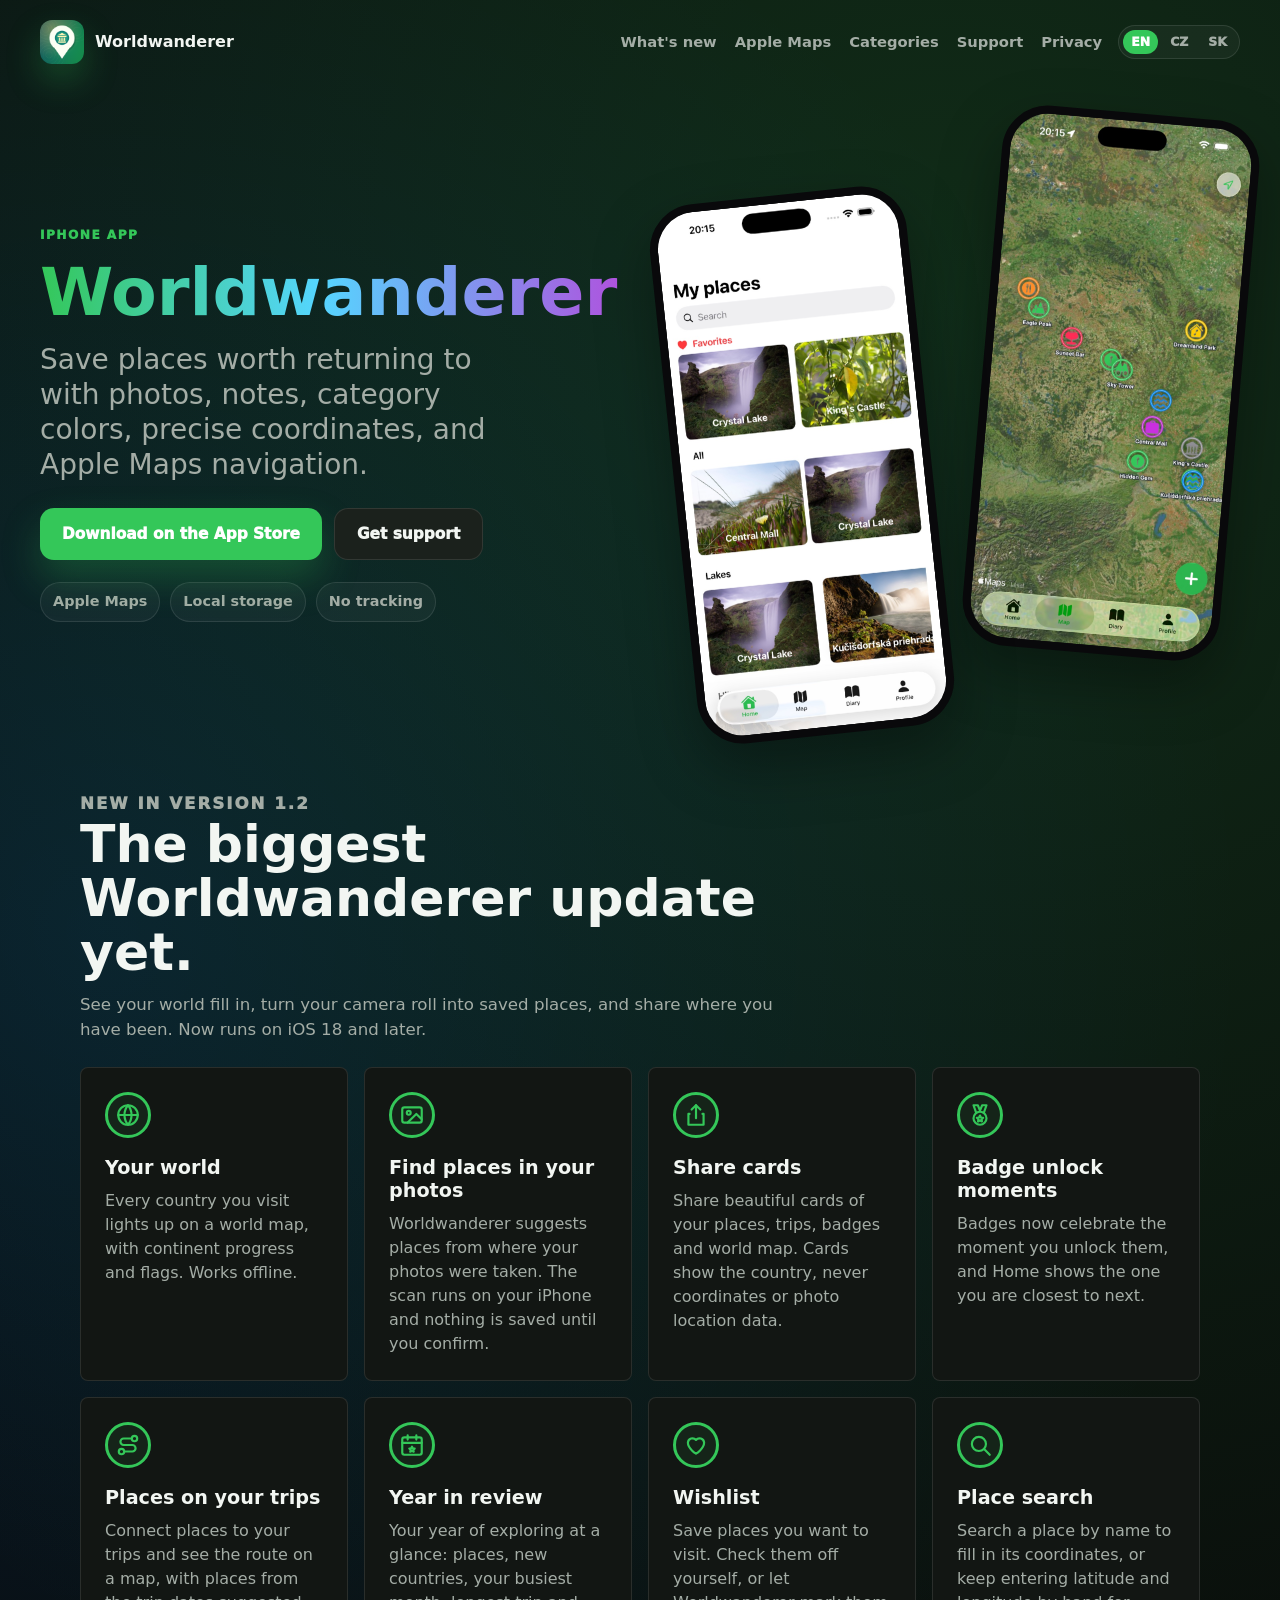
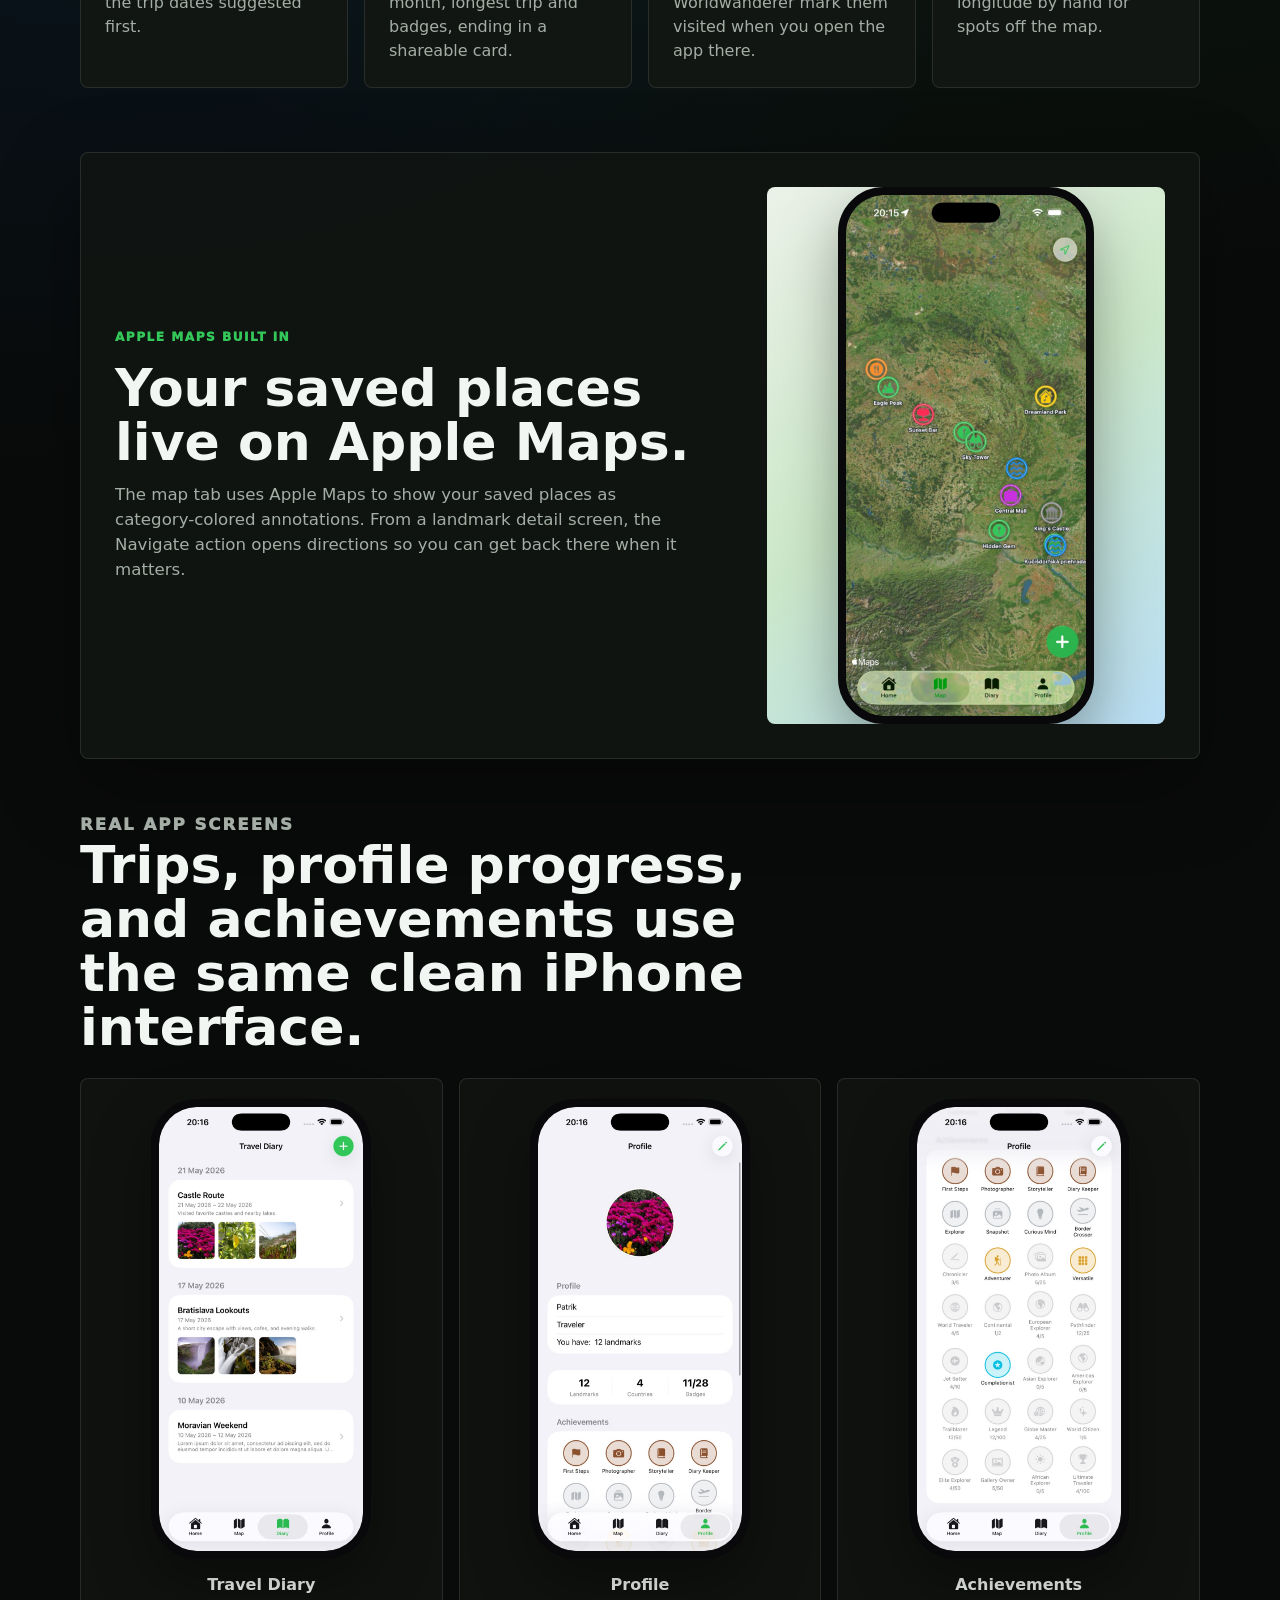
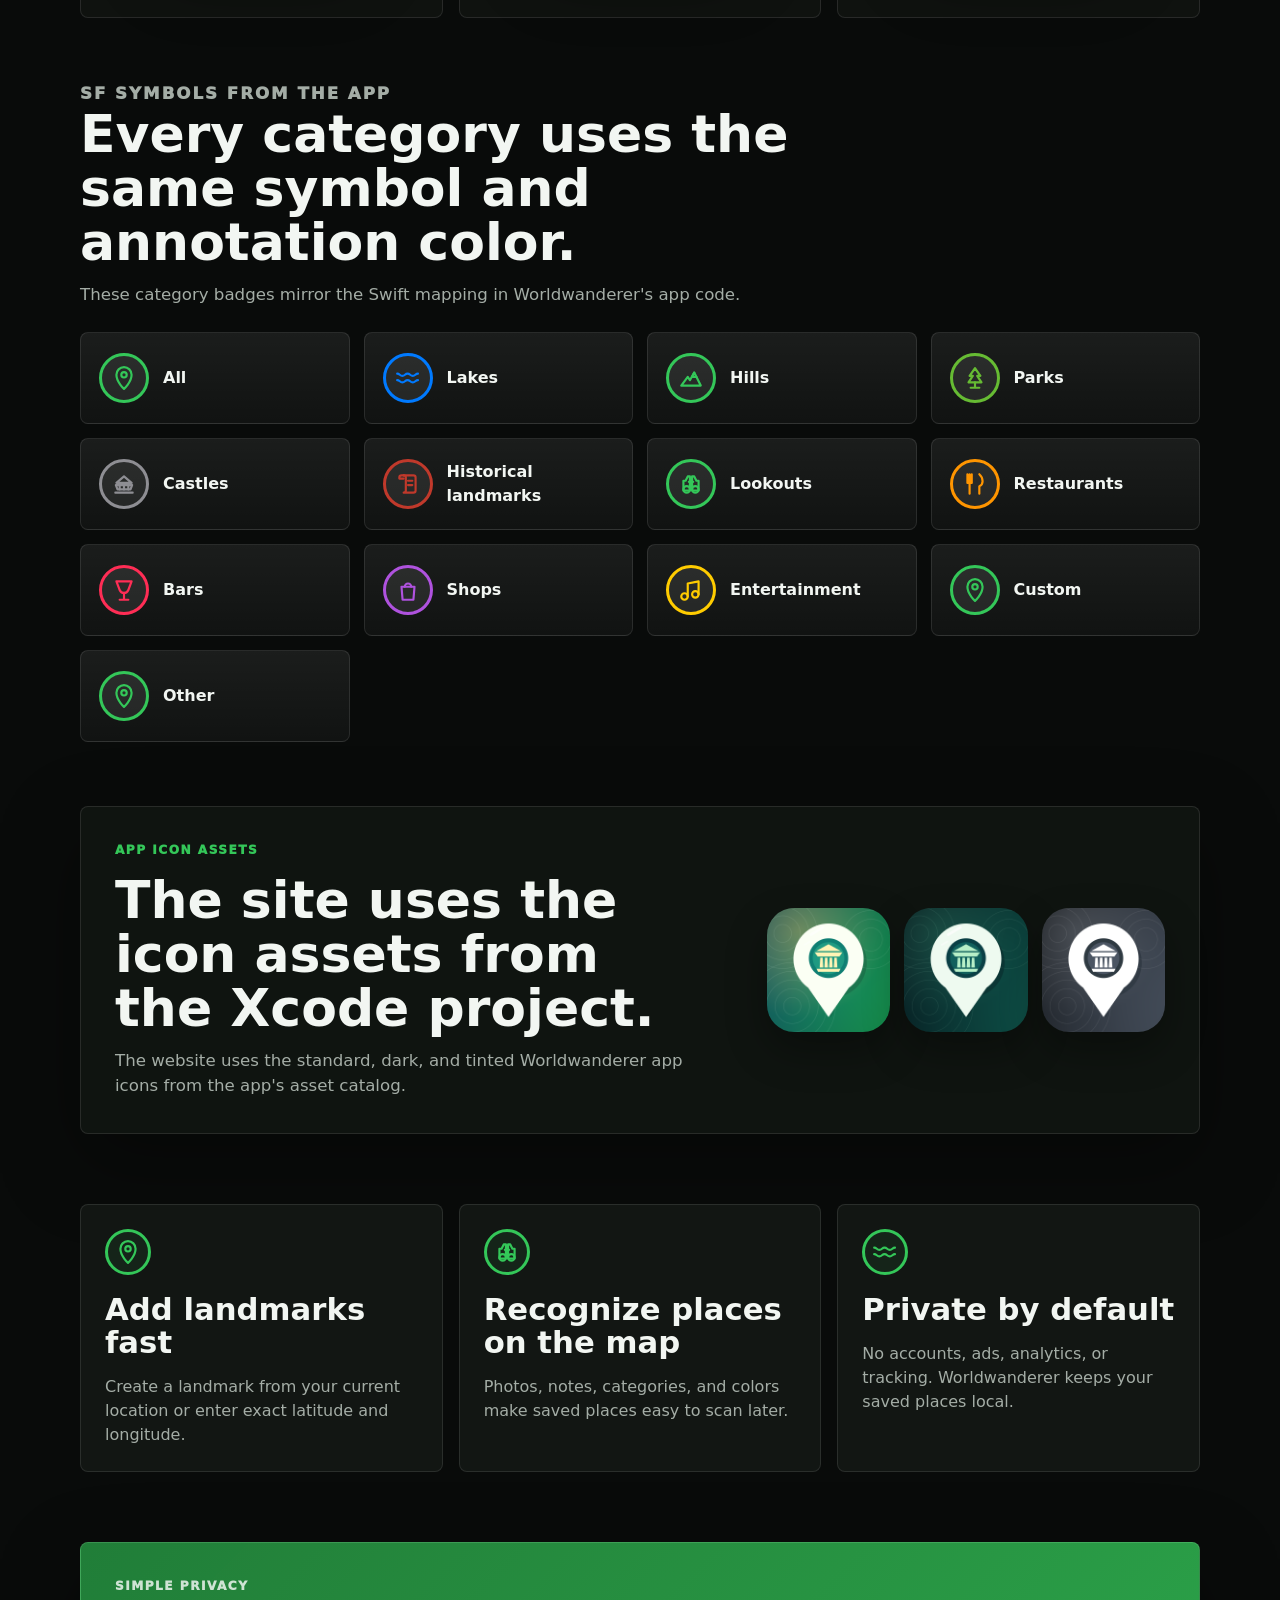
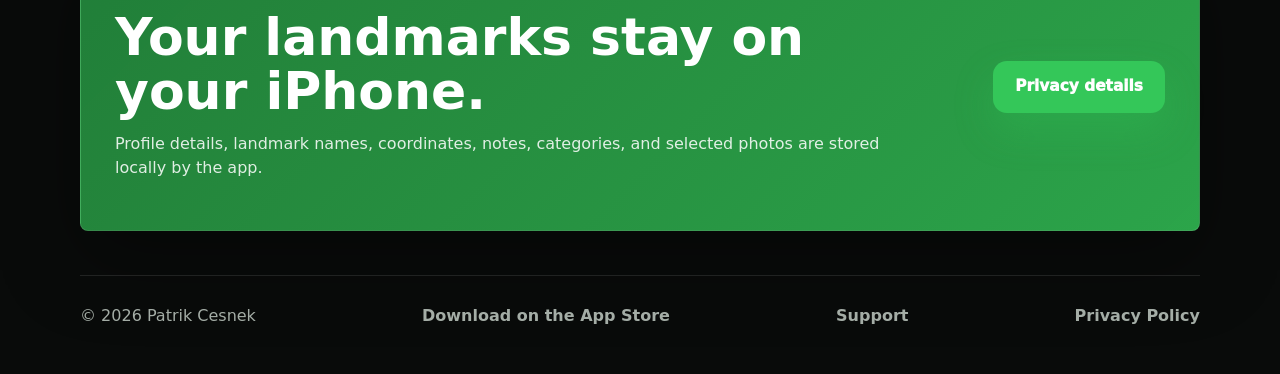
==== commit 43772a5f: "Add what's new in 1.2 to the website - New section: world map, find places in photos, share cards, b" ====
--- a/index.html
+++ b/index.html
@@ -3,7 +3,7 @@
   <head>
     <meta charset="utf-8">
     <meta name="viewport" content="width=device-width, initial-scale=1">
-    <meta name="description" content="Save places that matter — landmarks with photos, notes, categories and coordinates on Apple Maps. Private travel diary for iPhone. No accounts, ads, or tracking.">
+    <meta name="description" content="Save places that matter on Apple Maps, see every country you visit light up on a world map, find places in your photos and share your travels. Private travel diary for iPhone. No accounts, ads, or tracking.">
     <title>Worldwanderer — Private Travel Map & Diary App for iPhone</title>
     <link rel="canonical" href="https://worldwanderer-web.netlify.app/">
     <link rel="alternate" hreflang="en" href="https://worldwanderer-web.netlify.app/">
@@ -33,7 +33,7 @@
       "name": "Worldwanderer",
       "operatingSystem": "iOS",
       "applicationCategory": "TravelApplication",
-      "description": "Worldwanderer is a private travel companion for iPhone. Save landmarks with photos, notes, categories, colors, and precise coordinates, view them on Apple Maps, keep a travel diary, and earn achievements. No accounts, no ads, no tracking — everything stays on your device.",
+      "description": "Worldwanderer is a private travel companion for iPhone. Save landmarks with photos, notes, categories, colors, and precise coordinates, view them on Apple Maps, keep a travel diary, and connect places to trips, see visited countries on a world map, find places in your photos on device, share cards and earn achievements. No accounts, no ads, no tracking — everything stays on your device.",
       "url": "https://worldwanderer-web.netlify.app/",
       "installUrl": "https://apps.apple.com/app/id6772739029",
       "offers": { "@type": "Offer", "price": "0", "priceCurrency": "USD" },
@@ -43,6 +43,7 @@
         "https://worldwanderer-web.netlify.app/assets/worldwanderer-home.jpg",
         "https://worldwanderer-web.netlify.app/assets/worldwanderer-map.jpg"
       ],
+      "softwareVersion": "1.2",
       "inLanguage": ["en", "cs", "sk"]
     }
     </script>
@@ -60,6 +61,14 @@
       <symbol id="icon-pin" viewBox="0 0 24 24"><path d="M12 22s7-6.2 7-13a7 7 0 0 0-14 0c0 6.8 7 13 7 13z"/><circle cx="12" cy="9" r="2.5"/></symbol>
       <symbol id="icon-tree" viewBox="0 0 24 24"><path d="M12 3L7 10h3l-4 6h12l-4-6h3L12 3z"/><path d="M12 16v5M8 21h8"/></symbol>
       <symbol id="icon-scroll" viewBox="0 0 24 24"><path d="M8 4h9a2 2 0 0 1 2 2v11"/><path d="M8 4a2 2 0 0 1 2 2v12a2 2 0 0 1-2 2h9a2 2 0 0 0 2-2"/><path d="M8 4H6a2 2 0 0 0-2 2v1h4"/><path d="M12 9h4M12 13h4"/></symbol>
+      <symbol id="icon-globe" viewBox="0 0 24 24"><circle cx="12" cy="12" r="9"/><path d="M3 12h18"/><path d="M12 3a14 14 0 0 1 0 18a14 14 0 0 1 0-18z"/></symbol>
+      <symbol id="icon-photos" viewBox="0 0 24 24"><rect x="3" y="5" width="18" height="14" rx="2"/><circle cx="9" cy="10" r="1.8"/><path d="M21 16l-5-5-8 8"/></symbol>
+      <symbol id="icon-share" viewBox="0 0 24 24"><path d="M12 3v12"/><path d="M8 7l4-4 4 4"/><path d="M6 11H5v10h14V11h-1"/></symbol>
+      <symbol id="icon-medal" viewBox="0 0 24 24"><circle cx="12" cy="15" r="6"/><path d="M8.5 10L6 3h4l2 5 2-5h4l-2.5 7"/><path d="M12 12.5l.9 1.8 2 .3-1.4 1.4.3 2-1.8-.9-1.8.9.3-2-1.4-1.4 2-.3z"/></symbol>
+      <symbol id="icon-route" viewBox="0 0 24 24"><circle cx="6" cy="18" r="2.5"/><circle cx="18" cy="6" r="2.5"/><path d="M8.5 18H16a3 3 0 0 0 0-6H8a3 3 0 0 1 0-6h7.5"/></symbol>
+      <symbol id="icon-calendar" viewBox="0 0 24 24"><rect x="3" y="5" width="18" height="16" rx="2"/><path d="M3 10h18M8 3v4M16 3v4"/><path d="M12 13.5l.8 1.6 1.7.2-1.2 1.2.3 1.7-1.6-.8-1.6.8.3-1.7-1.2-1.2 1.7-.2z"/></symbol>
+      <symbol id="icon-heart" viewBox="0 0 24 24"><path d="M12 20s-7.5-4.6-7.5-10.2A4.3 4.3 0 0 1 12 7.3a4.3 4.3 0 0 1 7.5 2.5C19.5 15.4 12 20 12 20z"/></symbol>
+      <symbol id="icon-search" viewBox="0 0 24 24"><circle cx="11" cy="11" r="6.5"/><path d="M16 16l5 5"/></symbol>
     </svg>
 
     <header class="site-header">
@@ -69,6 +78,7 @@
       </a>
       <div class="header-links">
         <nav aria-label="Primary navigation">
+          <a href="#whats-new" data-i18n="nav.whatsNew">What's new</a>
           <a href="#apple-maps" data-i18n="nav.appleMaps">Apple Maps</a>
           <a href="#categories" data-i18n="nav.categories">Categories</a>
           <a href="support.html" data-i18n="nav.support">Support</a>
@@ -105,6 +115,56 @@
           <div class="phone-shot map-shot">
             <img src="assets/worldwanderer-map.jpg" alt="Worldwanderer Apple Maps iPhone screen" width="720" height="1564">
           </div>
+        </div>
+      </section>
+
+      <section id="whats-new" class="whats-new" aria-label="New in Worldwanderer 1.2">
+        <div class="section-heading">
+          <p class="eyebrow" data-i18n="new.eyebrow">New in version 1.2</p>
+          <h2 data-i18n="new.title">The biggest Worldwanderer update yet.</h2>
+          <p data-i18n="new.text">See your world fill in, turn your camera roll into saved places, and share where you have been. Now runs on iOS 18 and later.</p>
+        </div>
+        <div class="new-grid">
+          <article class="feature-card">
+            <span class="feature-icon"><svg><use href="#icon-globe"></use></svg></span>
+            <h3 data-i18n="new.worldTitle">Your world</h3>
+            <p data-i18n="new.worldText">Every country you visit lights up on a world map, with continent progress and flags. Works offline.</p>
+          </article>
+          <article class="feature-card">
+            <span class="feature-icon"><svg><use href="#icon-photos"></use></svg></span>
+            <h3 data-i18n="new.photosTitle">Find places in your photos</h3>
+            <p data-i18n="new.photosText">Worldwanderer suggests places from where your photos were taken. The scan runs on your iPhone and nothing is saved until you confirm.</p>
+          </article>
+          <article class="feature-card">
+            <span class="feature-icon"><svg><use href="#icon-share"></use></svg></span>
+            <h3 data-i18n="new.shareTitle">Share cards</h3>
+            <p data-i18n="new.shareText">Share beautiful cards of your places, trips, badges and world map. Cards show the country, never coordinates or photo location data.</p>
+          </article>
+          <article class="feature-card">
+            <span class="feature-icon"><svg><use href="#icon-medal"></use></svg></span>
+            <h3 data-i18n="new.badgesTitle">Badge unlock moments</h3>
+            <p data-i18n="new.badgesText">Badges now celebrate the moment you unlock them, and Home shows the one you are closest to next.</p>
+          </article>
+          <article class="feature-card">
+            <span class="feature-icon"><svg><use href="#icon-route"></use></svg></span>
+            <h3 data-i18n="new.tripsTitle">Places on your trips</h3>
+            <p data-i18n="new.tripsText">Connect places to your trips and see the route on a map, with places from the trip dates suggested first.</p>
+          </article>
+          <article class="feature-card">
+            <span class="feature-icon"><svg><use href="#icon-calendar"></use></svg></span>
+            <h3 data-i18n="new.yearTitle">Year in review</h3>
+            <p data-i18n="new.yearText">Your year of exploring at a glance: places, new countries, your busiest month, longest trip and badges, ending in a shareable card.</p>
+          </article>
+          <article class="feature-card">
+            <span class="feature-icon"><svg><use href="#icon-heart"></use></svg></span>
+            <h3 data-i18n="new.wishlistTitle">Wishlist</h3>
+            <p data-i18n="new.wishlistText">Save places you want to visit. Check them off yourself, or let Worldwanderer mark them visited when you open the app there.</p>
+          </article>
+          <article class="feature-card">
+            <span class="feature-icon"><svg><use href="#icon-search"></use></svg></span>
+            <h3 data-i18n="new.searchTitle">Place search</h3>
+            <p data-i18n="new.searchText">Search a place by name to fill in its coordinates, or keep entering latitude and longitude by hand for spots off the map.</p>
+          </article>
         </div>
       </section>
 
--- a/styles.css
+++ b/styles.css
@@ -23,7 +23,7 @@
 a { color: inherit; text-decoration: none; }
 svg { display: block; }
 .icon-sprite { position: absolute; width: 0; height: 0; overflow: hidden; }
-.site-header, .hero, .maps-band, .screen-gallery, .categories-section, .icon-band, .feature-grid, .site-footer, .page-hero, .policy-content, .support-grid { width: min(1120px, calc(100% - 32px)); margin-inline: auto; }
+.site-header, .hero, .whats-new, .maps-band, .screen-gallery, .categories-section, .icon-band, .feature-grid, .site-footer, .page-hero, .policy-content, .support-grid { width: min(1120px, calc(100% - 32px)); margin-inline: auto; }
 .site-header { width: min(1500px, calc(100% - 80px)); display: flex; align-items: center; justify-content: space-between; gap: 22px; padding: 20px 0; }
 .brand { display: inline-flex; align-items: center; gap: 11px; font-weight: 900; letter-spacing: 0; }
 .brand img { width: 44px; height: 44px; border-radius: 12px; box-shadow: 0 16px 34px rgba(52, 199, 89, 0.26); }
@@ -57,6 +57,9 @@
 .section-copy p:last-child, .section-heading p { max-width: 720px; margin-bottom: 0; color: var(--muted); font-size: 1.04rem; }
 .maps-proof { display: grid; place-items: center; min-height: 520px; overflow: hidden; border-radius: 8px; background: linear-gradient(145deg, #ebf1e8, #cce8c9 48%, #b9def5); }
 .proof-shot { width: min(256px, 56vw); transform: none; }
+.whats-new { padding: 20px 0 64px; }
+.new-grid { display: grid; grid-template-columns: repeat(4, minmax(0, 1fr)); gap: 16px; }
+.new-grid .feature-card h3 { margin-bottom: 10px; font-size: 1.2rem; }
 .screen-gallery { padding: 10px 0 64px; }
 .screen-grid { display: grid; grid-template-columns: repeat(3, minmax(0, 1fr)); gap: 16px; align-items: start; }
 .screen-card { display: grid; gap: 14px; justify-items: center; min-height: 100%; padding: 20px; border: 1px solid var(--line); border-radius: 8px; background: rgba(18, 22, 19, 0.72); }
@@ -104,7 +107,7 @@
 @media (max-width: 1080px) {
   .hero, .maps-band, .icon-band, .privacy-band { grid-template-columns: 1fr; }
   .device-stage { min-height: 600px; max-width: 700px; width: 100%; margin: 18px auto 0; padding: 0 18px; }
-  .category-grid { grid-template-columns: repeat(2, minmax(0, 1fr)); }
+  .category-grid, .new-grid { grid-template-columns: repeat(2, minmax(0, 1fr)); }
 }
 @media (max-width: 760px) {
   .site-header { width: min(1120px, calc(100% - 32px)); align-items: flex-start; flex-direction: column; }
@@ -118,7 +121,7 @@
   .map-shot { top: auto; transform: rotate(3deg); }
   .maps-band, .icon-band, .privacy-band { padding: 24px; }
   .maps-proof { min-height: 480px; }
-  .category-grid, .screen-grid, .feature-grid, .support-grid { grid-template-columns: 1fr; }
+  .category-grid, .new-grid, .screen-grid, .feature-grid, .support-grid { grid-template-columns: 1fr; }
   .icon-showcase { grid-template-columns: repeat(3, minmax(74px, 1fr)); }
 }
 @media (max-width: 430px) {
